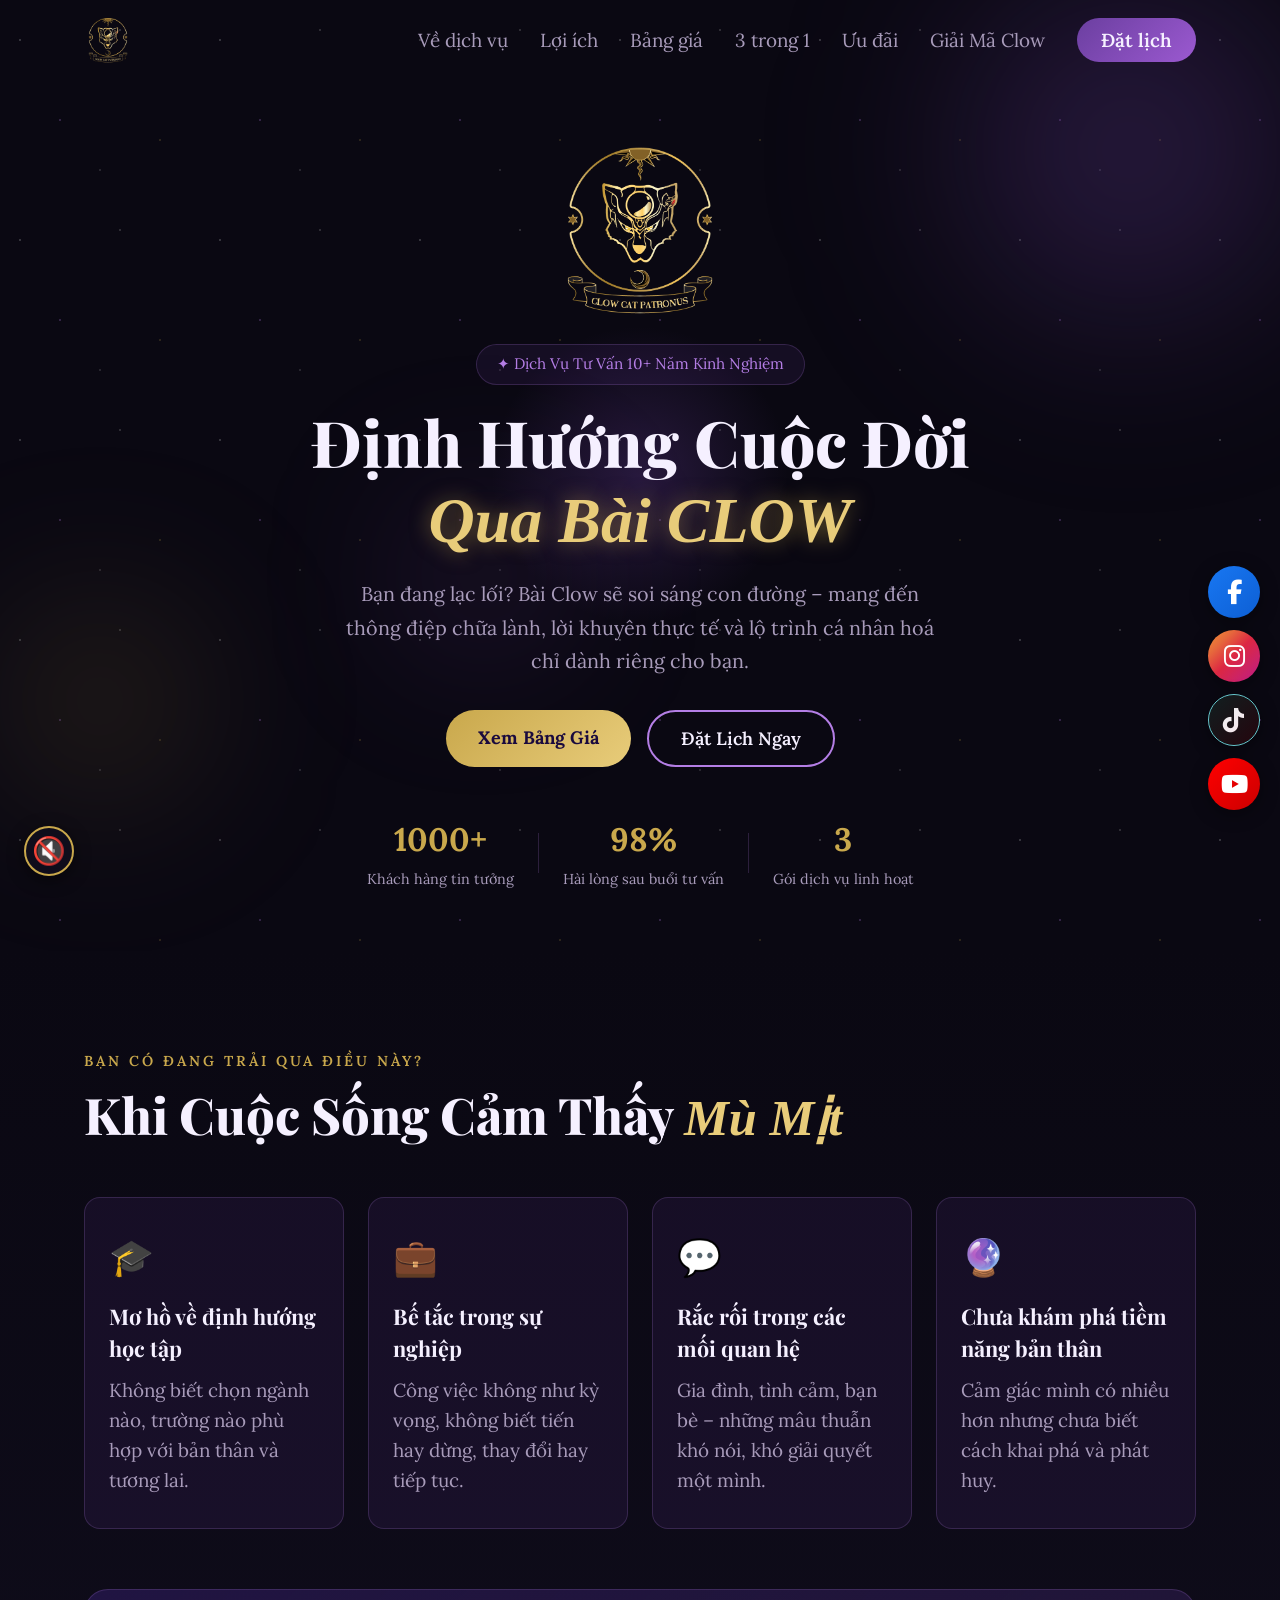
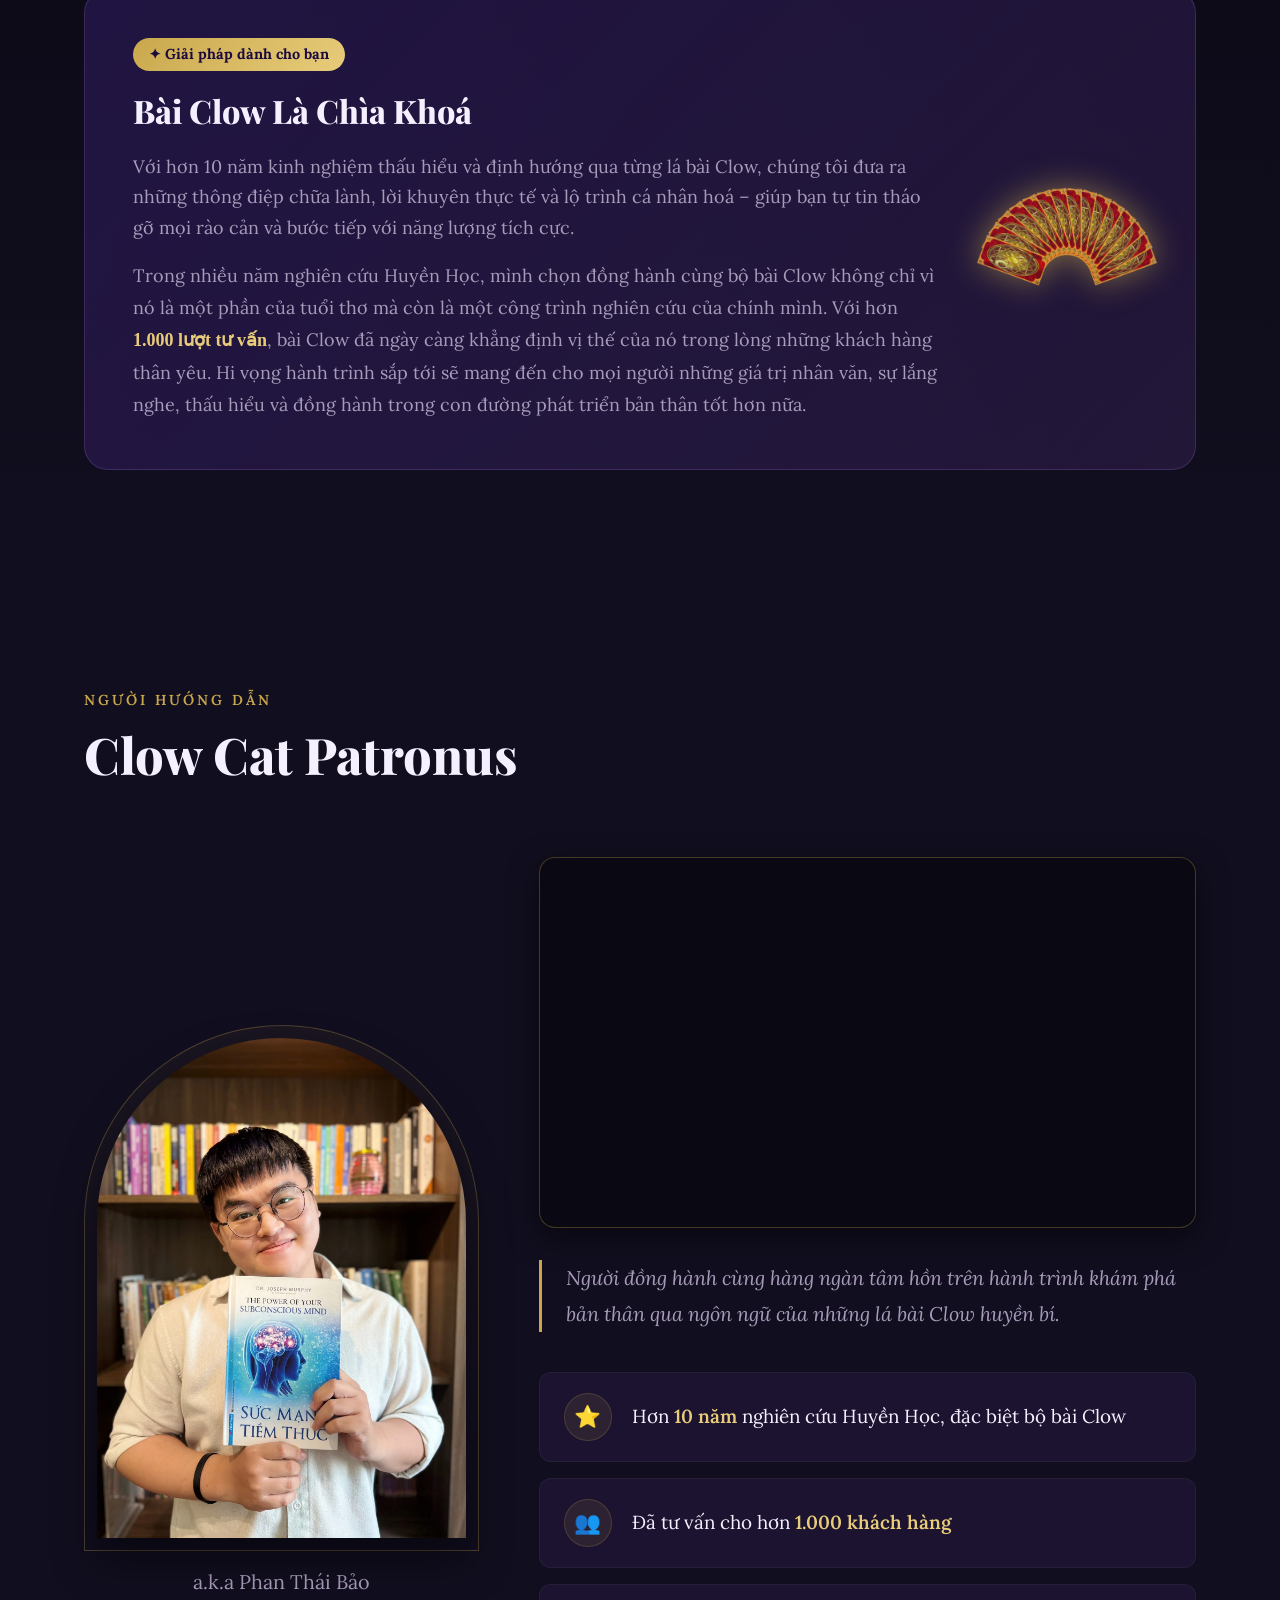
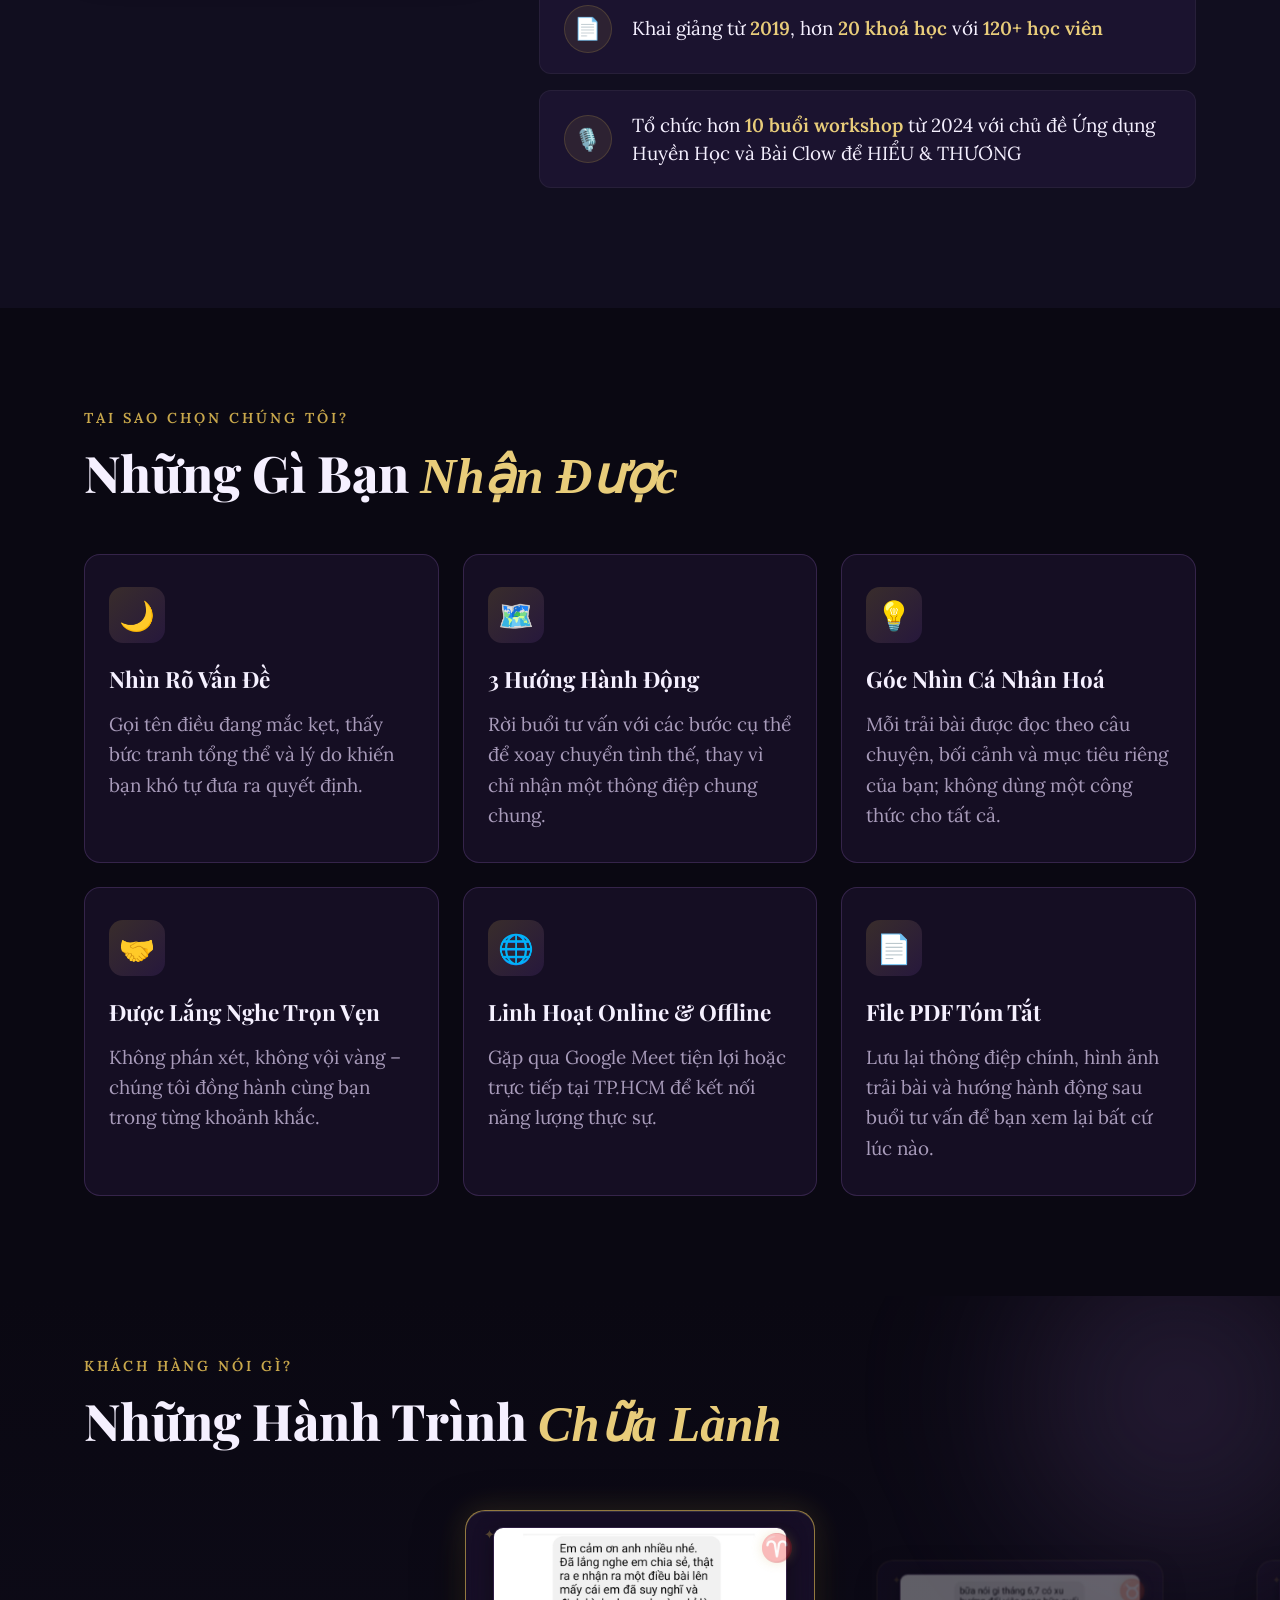
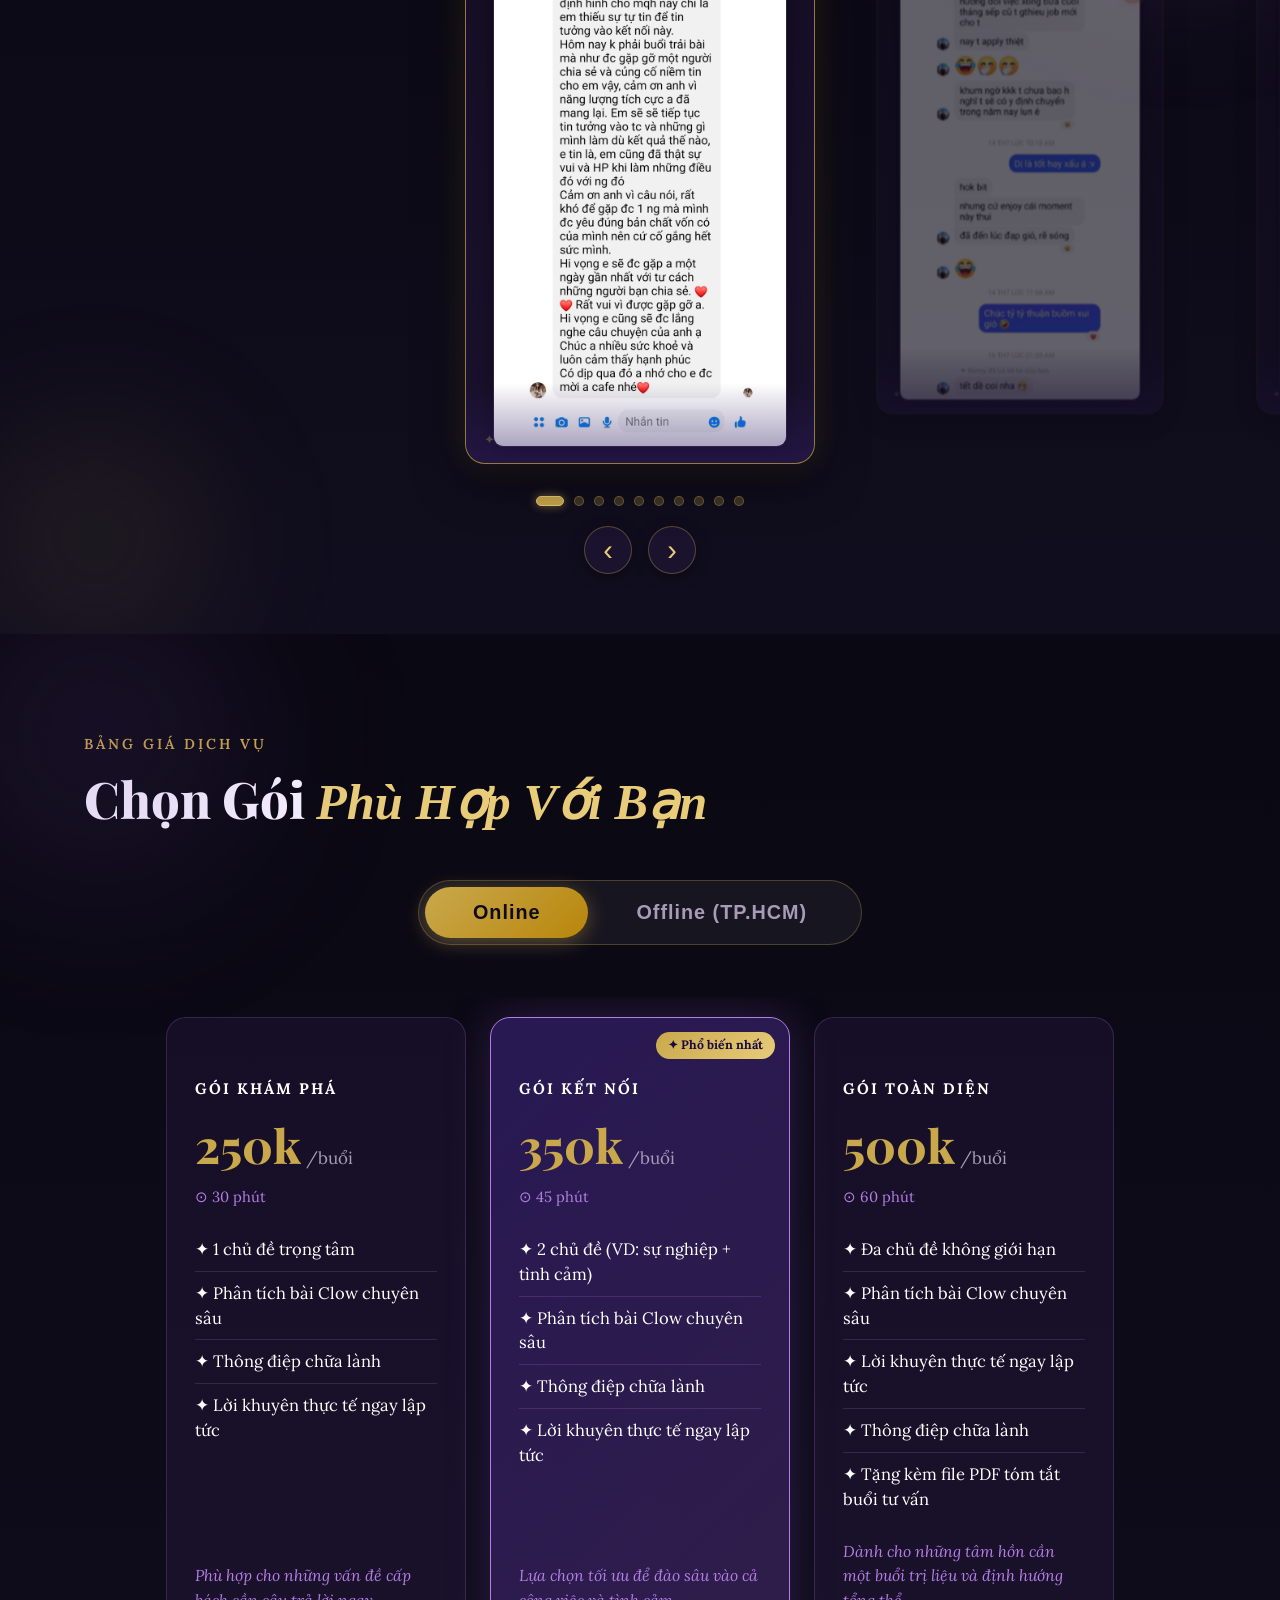
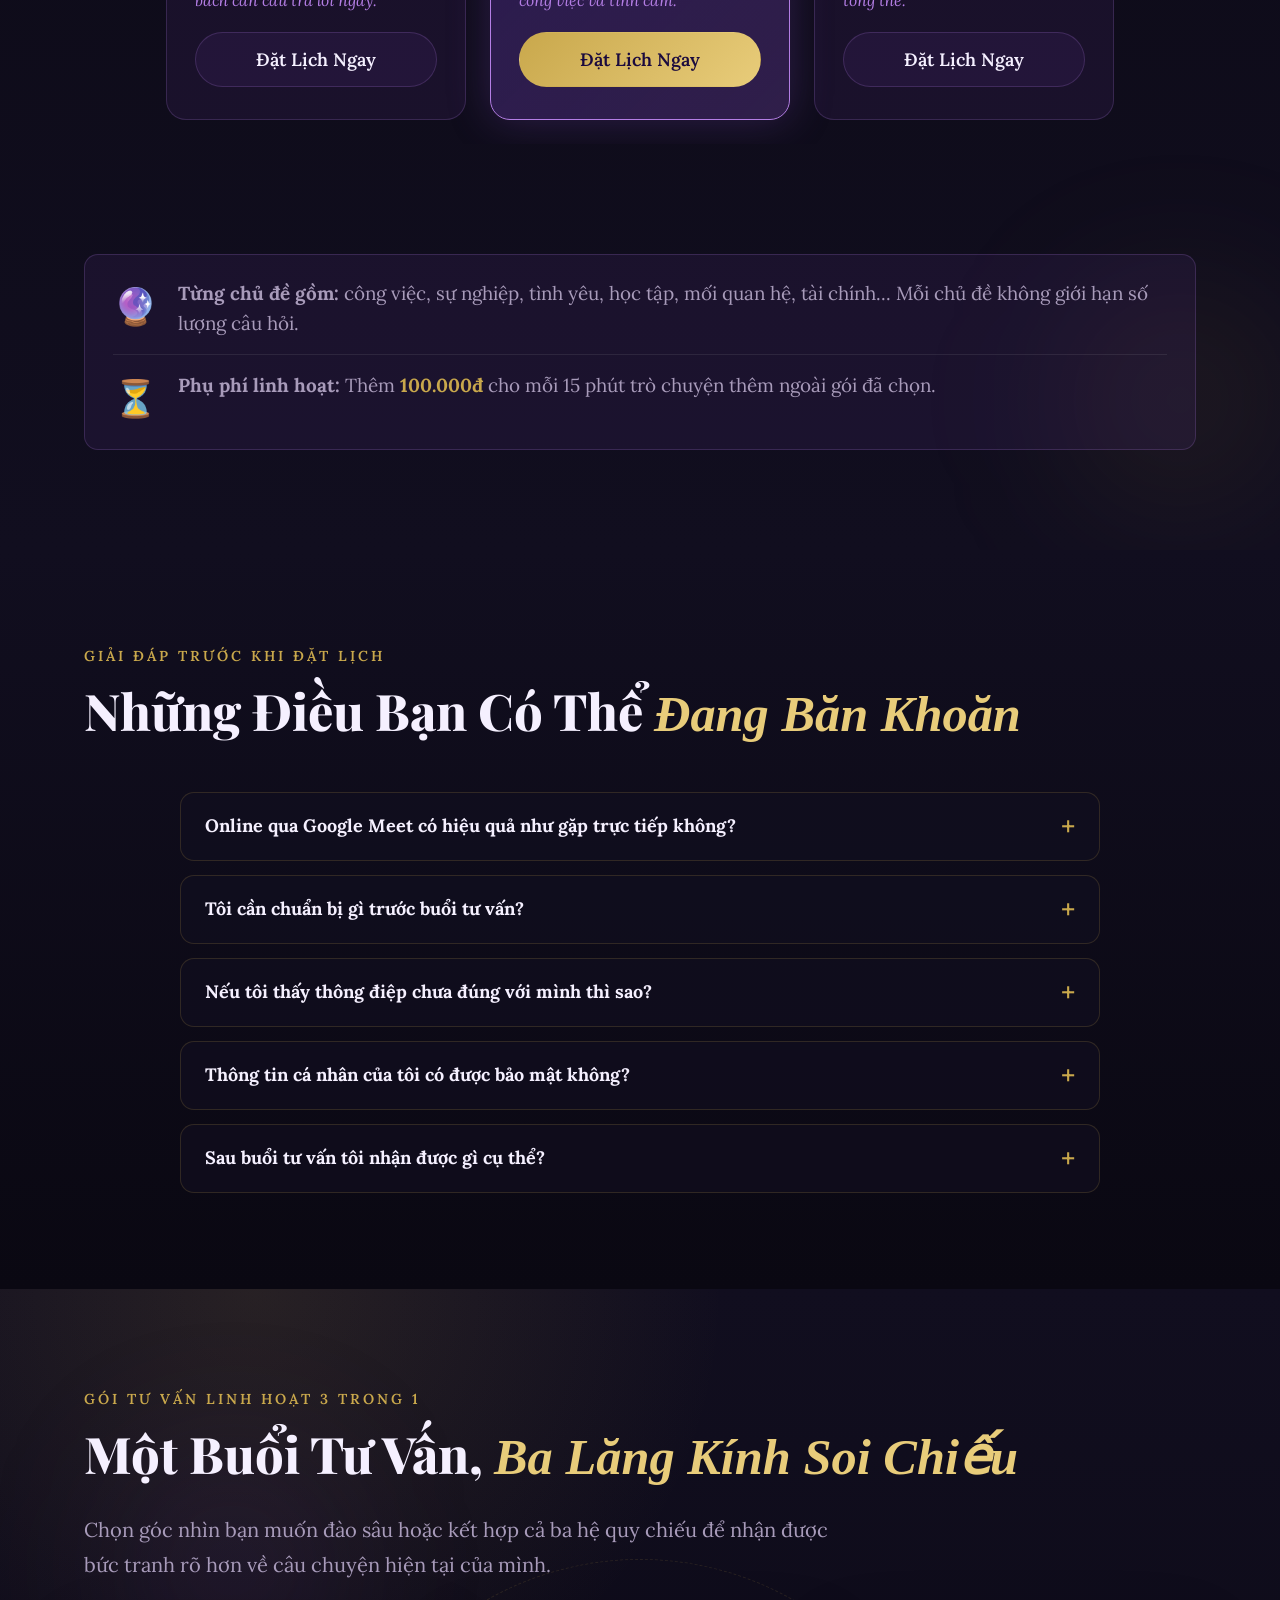
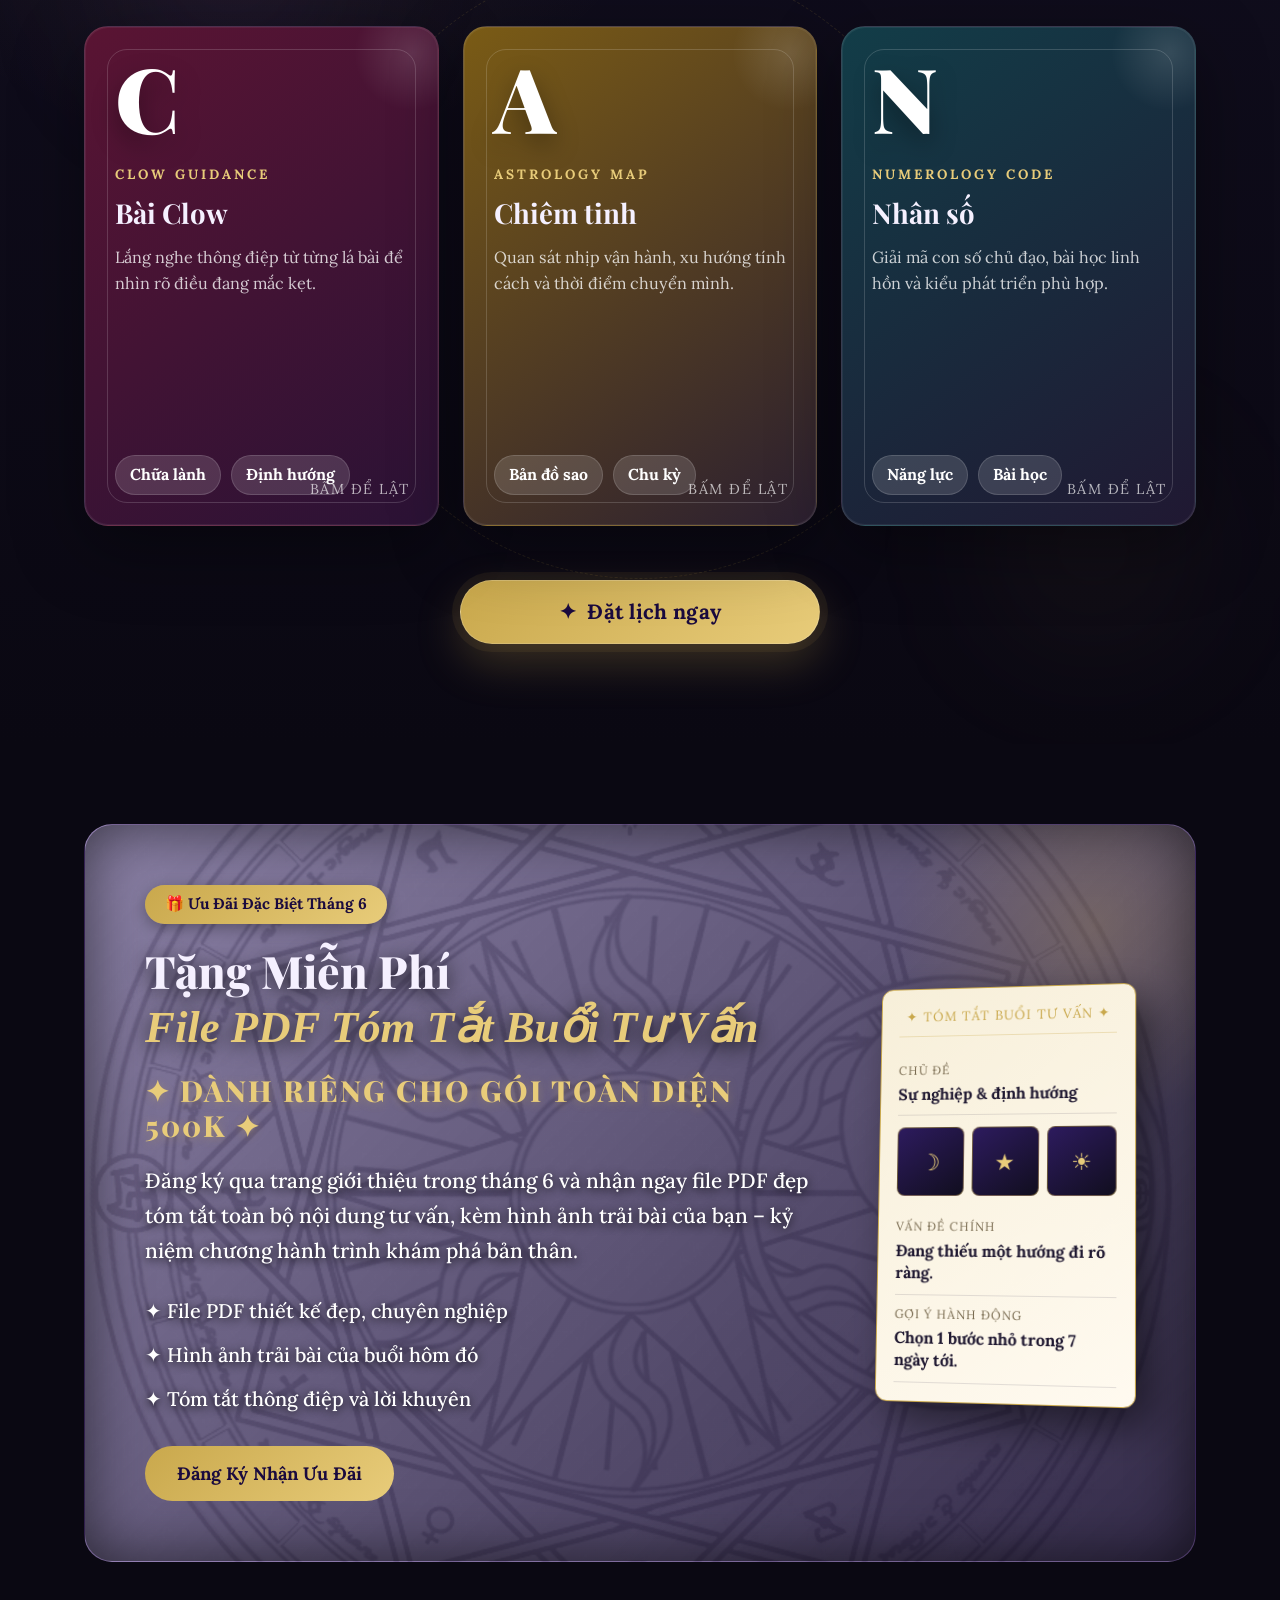
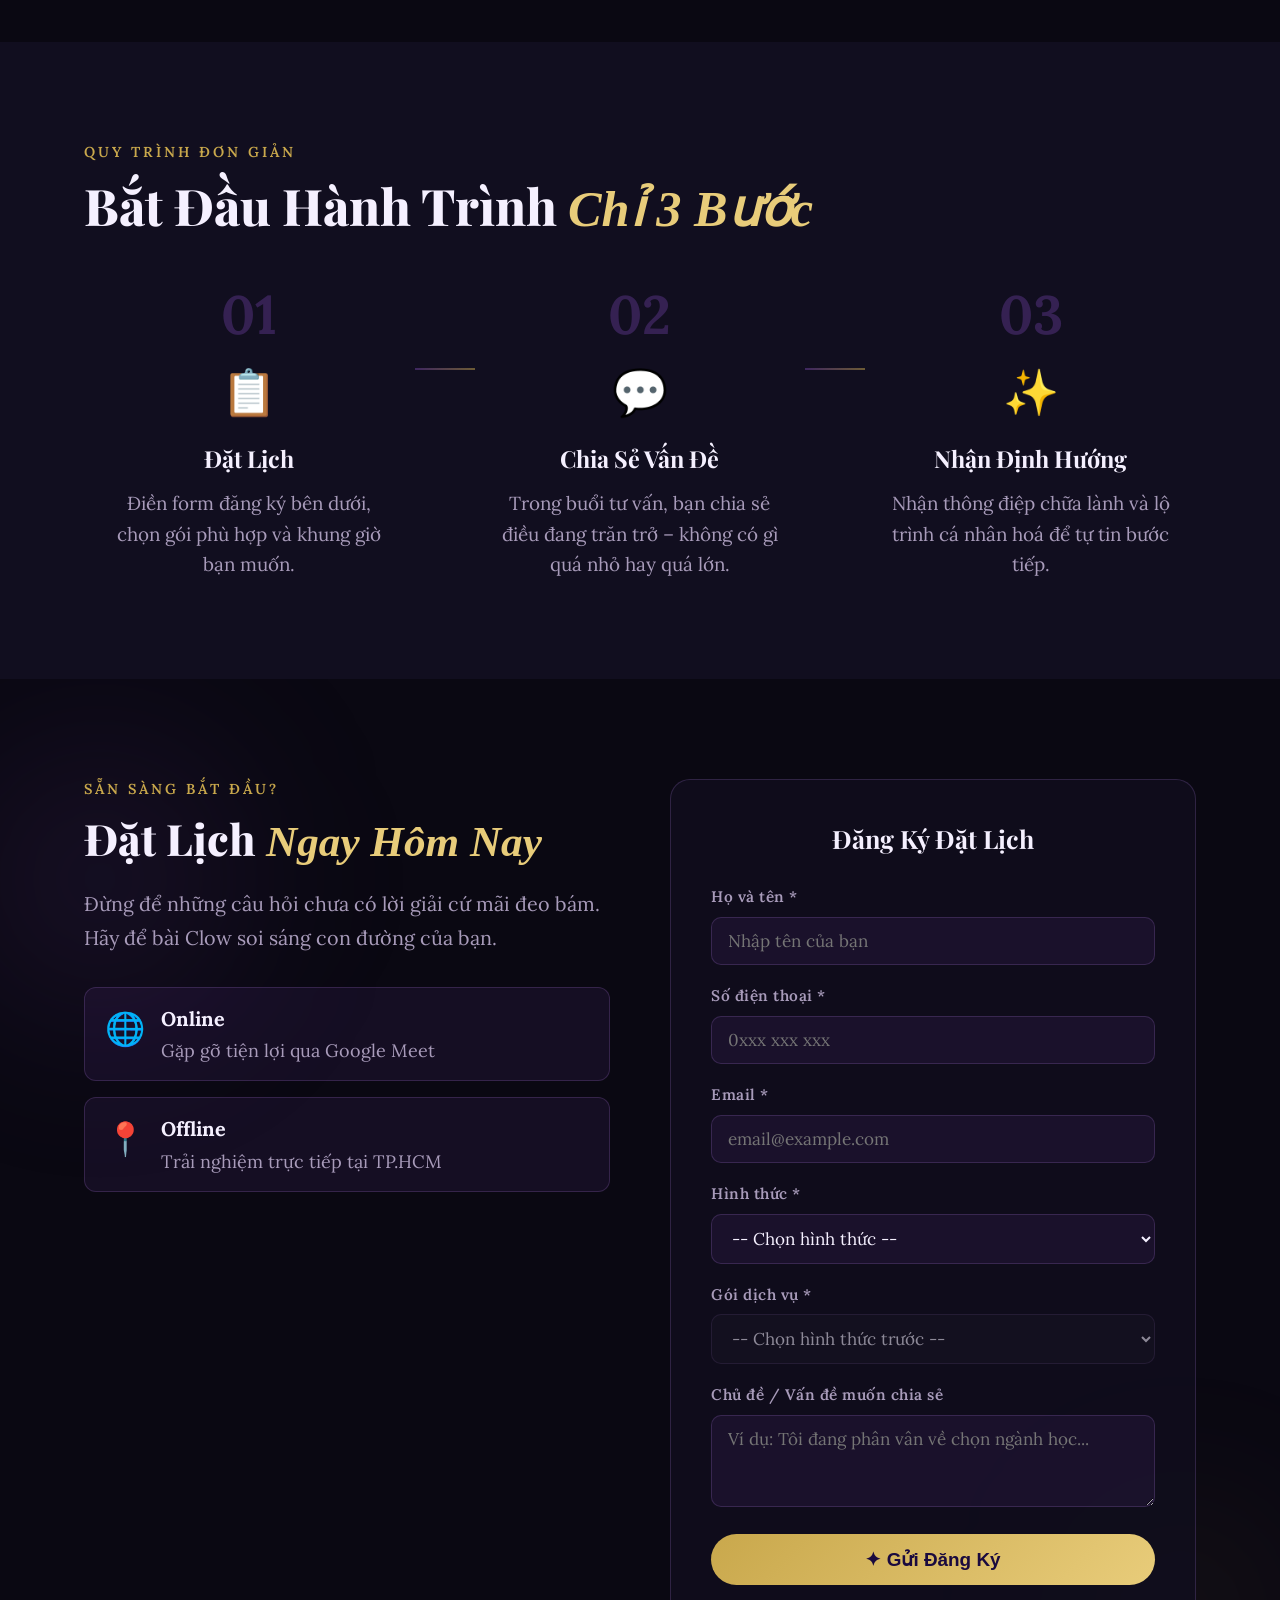
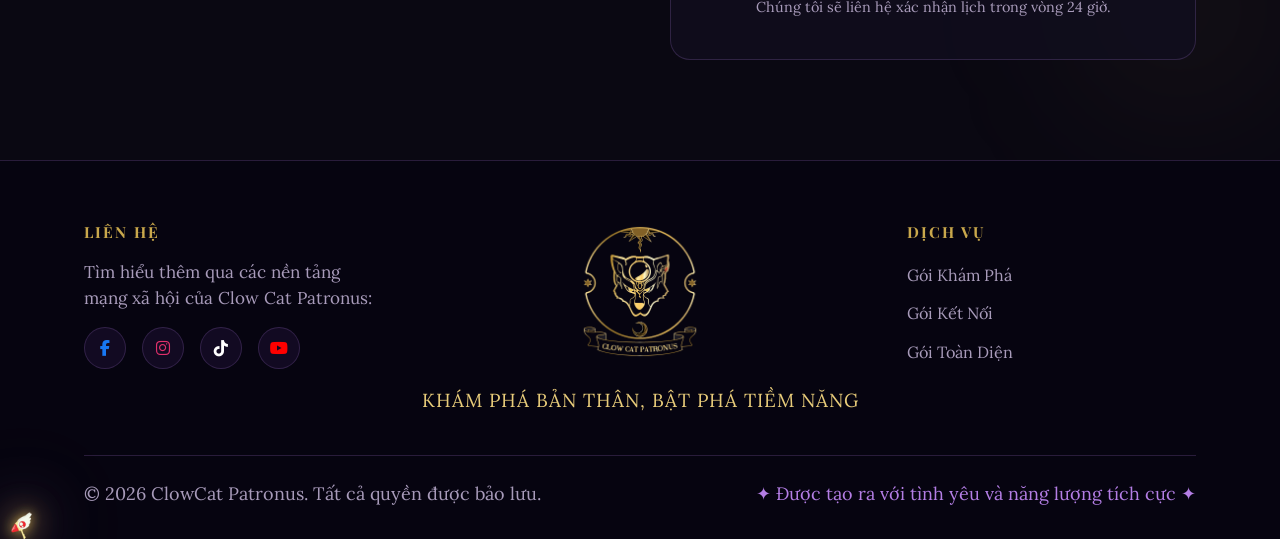
==== index.html @ 6138900a "aaa" ====
<!DOCTYPE html>
<html lang="vi">
<head>
  <meta charset="UTF-8" />
  <meta name="viewport" content="width=device-width, initial-scale=1.0" />
  <title>Dịch Vụ Định Hướng Bằng Bài Clow (Đã Cập Nhật) | Khám Phá Bản Thân</title>
  <meta name="description" content="Dịch vụ định hướng bằng bài Clow – Lắng nghe, thấu hiểu và đồng hành cùng bạn trong học tập, sự nghiệp và các mối quan hệ. Đặt lịch ngay hôm nay." />
  <link rel="preconnect" href="https://fonts.googleapis.com" />
  <link rel="preconnect" href="https://fonts.gstatic.com" crossorigin />
  <link rel="preconnect" href="https://script.google.com" />
  <link rel="dns-prefetch" href="https://script.google.com" />
  <link href="https://fonts.googleapis.com/css2?family=Lora:ital,wght@0,400;0,500;0,600;0,700;1,400;1,500;1,600;1,700&family=Playfair+Display:ital,wght@0,400;0,500;0,600;0,700;0,800;0,900;1,400;1,500;1,600;1,700;1,800;1,900&display=swap" rel="stylesheet" />
  <link rel="stylesheet" href="https://cdnjs.cloudflare.com/ajax/libs/font-awesome/6.5.1/css/all.min.css" />
  <link rel="stylesheet" href="./style.css?v=20260715-booking-package-sync" />
  <link rel="icon" type="image/png" href="hinh/favicon.png" />
  
  <!-- Open Graph / Facebook -->
  <meta property="og:type" content="website" />
  <meta property="og:url" content="https://coibai.clowcat.com.vn/" />
  <meta property="og:title" content="Dịch Vụ Định Hướng Bằng Bài Clow (Đã Cập Nhật) | Khám Phá Bản Thân" />
  <meta property="og:description" content="Dịch vụ định hướng bằng bài Clow – Lắng nghe, thấu hiểu và đồng hành cùng bạn trong học tập, sự nghiệp và các mối quan hệ. Đặt lịch ngay hôm nay." />
  <meta property="og:image" content="https://coibai.clowcat.com.vn/hinh/Landing_page_preview_image.jpeg" />

  <!-- Twitter -->
  <meta property="twitter:card" content="summary_large_image" />
  <meta property="twitter:url" content="https://coibai.clowcat.com.vn/" />
  <meta property="twitter:title" content="Dịch Vụ Định Hướng Bằng Bài Clow (Đã Cập Nhật) | Khám Phá Bản Thân" />
  <meta property="twitter:description" content="Dịch vụ định hướng bằng bài Clow – Lắng nghe, thấu hiểu và đồng hành cùng bạn trong học tập, sự nghiệp và các mối quan hệ. Đặt lịch ngay hôm nay." />
  <meta property="twitter:image" content="https://coibai.clowcat.com.vn/hinh/Landing_page_preview_image.jpeg" />
</head>
<body class="js-loading">

  <!-- NAV -->
  <nav class="navbar" id="navbar">
    <div class="nav-inner">
      <a href="#" class="logo">
        <picture>
          <source srcset="hinh/logo.webp" type="image/webp" />
          <img src="hinh/logo.png" alt="ClowCat Logo" class="nav-logo-img" decoding="async" fetchpriority="high" />
        </picture>
      </a>
      <ul class="nav-links">
        <li><a href="#about">Về dịch vụ</a></li>
        <li><a href="#benefits">Lợi ích</a></li>
        <li><a href="#pricing">Bảng giá</a></li>
        <li><a href="#flexible-3in1">3 trong 1</a></li>
        <li><a href="#offer">Ưu đãi</a></li>
        <li><a href="clow-blog.html">Giải Mã Clow</a></li>
        <li><a href="#contact" class="nav-cta">Đặt lịch</a></li>
      </ul>
    </div>
  </nav>

  <!-- HERO -->
  <section class="hero" id="hero">
    <div class="hero-bg">
      <div class="star-field"></div>
      <div class="orb orb1"></div>
      <div class="orb orb2"></div>
      <div class="orb orb3"></div>
    </div>
    <div class="hero-content">
      <picture>
        <source srcset="hinh/logo.webp" type="image/webp" />
        <img src="hinh/logo.png" alt="ClowCat" class="hero-logo-img" decoding="async" fetchpriority="high" />
      </picture>
      <div class="hero-badge">✦ Dịch Vụ Tư Vấn 10+ Năm Kinh Nghiệm</div>
      <h1 class="hero-title">Định Hướng Cuộc Đời<br /><em>Qua Bài CLOW</em></h1>
      <p class="hero-sub">Bạn đang lạc lối? Bài Clow sẽ soi sáng con đường – mang đến thông điệp chữa lành, lời khuyên thực tế và lộ trình cá nhân hoá chỉ dành riêng cho bạn.</p>
      <div class="hero-actions">
        <a href="#pricing" class="btn-primary" id="hero-cta-pricing">Xem Bảng Giá</a>
        <a href="#contact" class="btn-outline" id="hero-cta-book">Đặt Lịch Ngay</a>
      </div>
      <div class="hero-stats">
        <div class="stat"><span class="stat-num" data-target="1000" data-suffix="+">0</span><span class="stat-label">Khách hàng tin tưởng</span></div>
        <div class="stat-divider"></div>
        <div class="stat"><span class="stat-num" data-target="98" data-suffix="%">0</span><span class="stat-label">Hài lòng sau buổi tư vấn</span></div>
        <div class="stat-divider"></div>
        <div class="stat"><span class="stat-num" data-target="3" data-suffix="">0</span><span class="stat-label">Gói dịch vụ linh hoạt</span></div>
      </div>
    </div>
    <div class="hero-visual">
      <div class="hero-center-glow"></div>
    </div>
  </section>

  <!-- SECTIONS WRAPPER: JS sắp xếp thứ tự bằng CSS order -->
  <div id="sections-wrapper">

  <!-- ABOUT / PROBLEM -->
  <section class="about" id="about" data-section-key="about">
    <div class="container">
      <div class="section-label">Bạn có đang trải qua điều này?</div>
      <h2 class="section-title">Khi Cuộc Sống Cảm Thấy <span style="white-space: nowrap;"><em>Mù Mịt</em></span></h2>
      <div class="pain-grid">
        <div class="pain-card" id="pain-1">
          <div class="pain-icon">🎓</div>
          <h3>Mơ hồ về định hướng học tập</h3>
          <p>Không biết chọn ngành nào, trường nào phù hợp với bản thân và tương lai.</p>
        </div>
        <div class="pain-card" id="pain-2">
          <div class="pain-icon">💼</div>
          <h3>Bế tắc trong sự nghiệp</h3>
          <p>Công việc không như kỳ vọng, không biết tiến hay dừng, thay đổi hay tiếp tục.</p>
        </div>
        <div class="pain-card" id="pain-3">
          <div class="pain-icon">💬</div>
          <h3>Rắc rối trong các mối quan hệ</h3>
          <p>Gia đình, tình cảm, bạn bè – những mâu thuẫn khó nói, khó giải quyết một mình.</p>
        </div>
        <div class="pain-card" id="pain-4">
          <div class="pain-icon">🔮</div>
          <h3>Chưa khám phá tiềm năng bản thân</h3>
          <p>Cảm giác mình có nhiều hơn nhưng chưa biết cách khai phá và phát huy.</p>
        </div>
      </div>
      <div class="solution-banner">
        <div class="solution-text">
          <div class="sol-badge">✦ Giải pháp dành cho bạn</div>
          <h3>Bài Clow Là Chìa Khoá</h3>
          <p>Với hơn 10 năm kinh nghiệm thấu hiểu và định hướng qua từng lá bài Clow, chúng tôi đưa ra những thông điệp chữa lành, lời khuyên thực tế và lộ trình cá nhân hoá – giúp bạn tự tin tháo gỡ mọi rào cản và bước tiếp với năng lượng tích cực.</p>
          <p style="margin-top: 16px; color: var(--text-muted); line-height: 1.8;">Trong nhiều năm nghiên cứu Huyền Học, mình chọn đồng hành cùng bộ bài Clow không chỉ vì nó là một phần của tuổi thơ mà còn là một công trình nghiên cứu của chính mình. Với hơn <em style="color: var(--gold-light); font-style: normal; font-weight: 700;">1.000 lượt tư vấn</em>, bài Clow đã ngày càng khẳng định vị thế của nó trong lòng những khách hàng thân yêu. Hi vọng hành trình sắp tới sẽ mang đến cho mọi người những giá trị nhân văn, sự lắng nghe, thấu hiểu và đồng hành trong con đường phát triển bản thân tốt hơn nữa.</p>
        </div>
        <div class="solution-visual">
          <div class="magic-circle">
            <div class="magic-center">
              <picture>
                <source srcset="hinh/baiclow.webp" type="image/webp" />
                <img src="hinh/baiclow.png" alt="Bài Clow" class="magic-center-logo" loading="lazy" decoding="async" />
              </picture>
            </div>
          </div>
        </div>
      </div>
    </div>
  </section>

  <!-- GUIDE -->
  <section class="guide" id="guide" data-section-key="guide">
    <div class="container">
      <div class="guide-header">
        <div class="section-label guide-label">NGƯỜI HƯỚNG DẪN</div>
        <h2 class="section-title guide-title">Clow Cat Patronus</h2>
      </div>
      <div class="guide-grid">
        <div class="guide-visual">
          <div class="guide-arch">
            <img src="hinh/mentor_bao.webp" alt="Người hướng dẫn" class="guide-image" loading="lazy" decoding="async" />
          </div>
          <div class="guide-subtitle" style="text-align: center; margin-top: 16px;">a.k.a Phan Thái Bảo</div>
        </div>
        <div class="guide-content">
          <div class="guide-video-wrapper">
            <iframe class="guide-video-iframe" src="https://www.youtube.com/embed/7KYlOuSyGPQ" title="YouTube video player" frameborder="0" allow="accelerometer; autoplay; clipboard-write; encrypted-media; gyroscope; picture-in-picture; web-share" referrerpolicy="strict-origin-when-cross-origin" allowfullscreen></iframe>
          </div>
          
          <p class="guide-quote">Người đồng hành cùng hàng ngàn tâm hồn trên hành trình khám phá bản thân qua ngôn ngữ của những lá bài Clow huyền bí.</p>
          
          <div class="guide-list">
            <div class="guide-item" id="guide-feat-1">
              <div class="feat-icon-wrap"><span class="feat-icon">⭐</span></div>
              <div class="feat-text">Hơn&nbsp;<b>10 năm</b> nghiên cứu Huyền Học, đặc biệt bộ bài Clow</div>
            </div>
            <div class="guide-item" id="guide-feat-2">
              <div class="feat-icon-wrap"><span class="feat-icon">👥</span></div>
              <div class="feat-text">Đã tư vấn cho hơn&nbsp;<b>1.000 khách hàng</b></div>
            </div>
            <div class="guide-item" id="guide-feat-3">
              <div class="feat-icon-wrap"><span class="feat-icon">📄</span></div>
              <div class="feat-text">Khai giảng từ&nbsp;<b>2019</b>, hơn&nbsp;<b>20 khoá học</b> với&nbsp;<b>120+ học viên</b></div>
            </div>
            <div class="guide-item" id="guide-feat-4">
              <div class="feat-icon-wrap"><span class="feat-icon">🎙️</span></div>
              <div class="feat-text">Tổ chức hơn&nbsp;<b>10 buổi workshop</b> từ 2024 với chủ đề Ứng dụng Huyền Học và Bài Clow để HIỂU & THƯƠNG</div>
            </div>
          </div>
        </div>
      </div>
    </div>
  </section>

  <!-- BENEFITS -->
  <section class="benefits" id="benefits" data-section-key="benefits">
    <div class="container">
      <div class="section-label">Tại sao chọn chúng tôi?</div>
      <h2 class="section-title">Những Gì Bạn <em>Nhận Được</em></h2>
      <div class="benefits-grid">
        <div class="benefit-item" id="benefit-1">
          <div class="benefit-icon-wrap"><span class="benefit-icon">🌙</span></div>
          <h3>Nhìn Rõ Vấn Đề</h3>
          <p>Gọi tên điều đang mắc kẹt, thấy bức tranh tổng thể và lý do khiến bạn khó tự đưa ra quyết định.</p>
        </div>
        <div class="benefit-item" id="benefit-2">
          <div class="benefit-icon-wrap"><span class="benefit-icon">🗺️</span></div>
          <h3>3 Hướng Hành Động</h3>
          <p>Rời buổi tư vấn với các bước cụ thể để xoay chuyển tình thế, thay vì chỉ nhận một thông điệp chung chung.</p>
        </div>
        <div class="benefit-item" id="benefit-3">
          <div class="benefit-icon-wrap"><span class="benefit-icon">💡</span></div>
          <h3>Góc Nhìn Cá Nhân Hoá</h3>
          <p>Mỗi trải bài được đọc theo câu chuyện, bối cảnh và mục tiêu riêng của bạn; không dùng một công thức cho tất cả.</p>
        </div>
        <div class="benefit-item" id="benefit-4">
          <div class="benefit-icon-wrap"><span class="benefit-icon">🤝</span></div>
          <h3>Được Lắng Nghe Trọn Vẹn</h3>
          <p>Không phán xét, không vội vàng – chúng tôi đồng hành cùng bạn trong từng khoảnh khắc.</p>
        </div>
        <div class="benefit-item" id="benefit-5">
          <div class="benefit-icon-wrap"><span class="benefit-icon">🌐</span></div>
          <h3>Linh Hoạt Online & Offline</h3>
          <p>Gặp qua Google Meet tiện lợi hoặc trực tiếp tại TP.HCM để kết nối năng lượng thực sự.</p>
        </div>
        <div class="benefit-item" id="benefit-6">
          <div class="benefit-icon-wrap"><span class="benefit-icon">📄</span></div>
          <h3>File PDF Tóm Tắt</h3>
          <p>Lưu lại thông điệp chính, hình ảnh trải bài và hướng hành động sau buổi tư vấn để bạn xem lại bất cứ lúc nào.</p>
        </div>
      </div>
    </div>
  </section>

  <!-- TESTIMONIALS -->
  <section class="testimonials" id="testimonials" data-section-key="testimonials">
    <div class="testimonials-bg">
      <div class="orb orb-t1"></div>
      <div class="orb orb-t2"></div>
    </div>
    <div class="container">
      <div class="section-label">Khách hàng nói gì?</div>
      <h2 class="section-title">Những Hành Trình <em>Chữa Lành</em></h2>

      <div class="testimonials-slider-wrap" id="testimonials-slider-wrap">
        <div class="testimonials-track" id="testimonials-track">

          <div class="testimonial-card" id="test-1">
            <div class="test-card-inner">
              <div class="test-star-icon">♈</div>
              <picture><source srcset="hinh/feedback1.webp" type="image/webp" /><img src="hinh/feedback1.png" alt="Feedback khách hàng 1" class="test-img" loading="lazy" decoding="async" /></picture>
              <div class="test-card-glow"></div>
            </div>
          </div>

          <div class="testimonial-card" id="test-2">
            <div class="test-card-inner">
              <div class="test-star-icon">♉</div>
              <picture><source srcset="hinh/feedback2.webp" type="image/webp" /><img src="hinh/feedback2.png" alt="Feedback khách hàng 2" class="test-img" loading="lazy" decoding="async" /></picture>
              <div class="test-card-glow"></div>
            </div>
          </div>

          <div class="testimonial-card" id="test-3">
            <div class="test-card-inner">
              <div class="test-star-icon">♊</div>
              <picture><source srcset="hinh/feedback3.webp" type="image/webp" /><img src="hinh/feedback3.png" alt="Feedback khách hàng 3" class="test-img" loading="lazy" decoding="async" /></picture>
              <div class="test-card-glow"></div>
            </div>
          </div>

          <div class="testimonial-card" id="test-4">
            <div class="test-card-inner">
              <div class="test-star-icon">♋</div>
              <picture><source srcset="hinh/feedback4.webp" type="image/webp" /><img src="hinh/feedback4.png" alt="Feedback khách hàng 4" class="test-img" loading="lazy" decoding="async" /></picture>
              <div class="test-card-glow"></div>
            </div>
          </div>

          <div class="testimonial-card" id="test-5">
            <div class="test-card-inner">
              <div class="test-star-icon">♌</div>
              <picture><source srcset="hinh/feedback5.webp" type="image/webp" /><img src="hinh/feedback5.png" alt="Feedback khách hàng 5" class="test-img" loading="lazy" decoding="async" /></picture>
              <div class="test-card-glow"></div>
            </div>
          </div>

          <div class="testimonial-card" id="test-6">
            <div class="test-card-inner">
              <div class="test-star-icon">♍</div>
              <picture><source srcset="hinh/feedback6.webp" type="image/webp" /><img src="hinh/feedback6.png" alt="Feedback khách hàng 6" class="test-img" loading="lazy" decoding="async" /></picture>
              <div class="test-card-glow"></div>
            </div>
          </div>

          <div class="testimonial-card" id="test-7">
            <div class="test-card-inner">
              <div class="test-star-icon">♎</div>
              <picture><source srcset="hinh/feedback7.webp" type="image/webp" /><img src="hinh/feedback7.png" alt="Feedback khách hàng 7" class="test-img" loading="lazy" decoding="async" /></picture>
              <div class="test-card-glow"></div>
            </div>
          </div>

          <div class="testimonial-card" id="test-8">
            <div class="test-card-inner">
              <div class="test-star-icon">♏</div>
              <picture><source srcset="hinh/feedback8.webp" type="image/webp" /><img src="hinh/feedback8.png" alt="Feedback khách hàng 8" class="test-img" loading="lazy" decoding="async" /></picture>
              <div class="test-card-glow"></div>
            </div>
          </div>

          <div class="testimonial-card" id="test-9">
            <div class="test-card-inner">
              <div class="test-star-icon">♐</div>
              <picture><source srcset="hinh/feedback9.webp" type="image/webp" /><img src="hinh/feedback9.png" alt="Feedback khách hàng 9" class="test-img" loading="lazy" decoding="async" /></picture>
              <div class="test-card-glow"></div>
            </div>
          </div>

          <div class="testimonial-card" id="test-10">
            <div class="test-card-inner">
              <div class="test-star-icon">♑</div>
              <picture><source srcset="hinh/feedback10.webp" type="image/webp" /><img src="hinh/feedback10.png" alt="Feedback khách hàng 10" class="test-img" loading="lazy" decoding="async" /></picture>
              <div class="test-card-glow"></div>
            </div>
          </div>

        </div>
      </div>

      <!-- Navigation dots -->
      <div class="test-dots" id="test-dots" role="tablist" aria-label="Feedback navigation">
        <button class="test-dot active" id="test-dot-0" data-testimonial-index="0" aria-label="Feedback 1"></button>
        <button class="test-dot" id="test-dot-1" data-testimonial-index="1" aria-label="Feedback 2"></button>
        <button class="test-dot" id="test-dot-2" data-testimonial-index="2" aria-label="Feedback 3"></button>
        <button class="test-dot" id="test-dot-3" data-testimonial-index="3" aria-label="Feedback 4"></button>
        <button class="test-dot" id="test-dot-4" data-testimonial-index="4" aria-label="Feedback 5"></button>
        <button class="test-dot" id="test-dot-5" data-testimonial-index="5" aria-label="Feedback 6"></button>
        <button class="test-dot" id="test-dot-6" data-testimonial-index="6" aria-label="Feedback 7"></button>
        <button class="test-dot" id="test-dot-7" data-testimonial-index="7" aria-label="Feedback 8"></button>
        <button class="test-dot" id="test-dot-8" data-testimonial-index="8" aria-label="Feedback 9"></button>
        <button class="test-dot" id="test-dot-9" data-testimonial-index="9" aria-label="Feedback 10"></button>
      </div>

      <!-- Prev / Next arrows -->
      <div class="test-arrows">
        <button class="test-arrow" id="test-prev" aria-label="Trước">‹</button>
        <button class="test-arrow" id="test-next" aria-label="Tiếp">›</button>
      </div>
    </div>
  </section>

  <!-- PRICING -->
  <section class="pricing" id="pricing" data-section-key="pricing">
    <div class="pricing-bg">
      <div class="orb orb-p1"></div>
      <div class="orb orb-p2"></div>
    </div>
    <div class="container">
      <div class="section-label">Bảng giá dịch vụ</div>
      <h2 class="section-title">Chọn Gói <em>Phù Hợp Với Bạn</em></h2>
      
      <div class="pricing-mode-toggle">
        <button class="toggle-btn active" id="btn-online" data-pricing-mode="online">Online</button>
        <button class="toggle-btn" id="btn-offline" data-pricing-mode="offline">Offline (TP.HCM)</button>
      </div>

      <!-- Slider: cards có IDs khớp với Google Sheets selectors -->
      <div class="pricing-slider-wrap" id="pricing-slider-wrap">
        <div class="pricing-track" id="pricing-track">

          <!-- ONLINE CARDS (hiện mặc định) -->
          <div class="price-card pricing-online-card" id="price-kham-pha">
            <div class="price-card-header">
              <div class="price-tier">Gói Khám Phá</div>
              <div class="price-tag">
                <span class="price-amount">250k</span>
                <span class="price-unit">/buổi</span>
              </div>
              <div class="price-time">⊙ 30 phút</div>
            </div>
            <ul class="price-features">
              <li>✦ 1 chủ đề trọng tâm</li>
              <li>✦ Phân tích bài Clow chuyên sâu</li>
              <li>✦ Thông điệp chữa lành</li>
              <li>✦ Lời khuyên thực tế ngay lập tức</li>
            </ul>
            <div class="price-note">Phù hợp cho những vấn đề cấp bách cần câu trả lời ngay.</div>
            <a href="#contact" class="btn-price" data-booking-package="kham-pha" data-booking-mode="online">Đặt Lịch Ngay</a>
          </div>

          <div class="price-card price-featured pricing-online-card" id="price-ket-noi">
            <div class="price-popular">✦ Phổ biến nhất</div>
            <div class="price-card-header">
              <div class="price-tier">Gói Kết Nối</div>
              <div class="price-tag">
                <span class="price-amount">350k</span>
                <span class="price-unit">/buổi</span>
              </div>
              <div class="price-time">⊙ 45 phút</div>
            </div>
            <ul class="price-features">
              <li>✦ 2 chủ đề (VD: sự nghiệp + tình cảm)</li>
              <li>✦ Phân tích bài Clow chuyên sâu</li>
              <li>✦ Thông điệp chữa lành</li>
              <li>✦ Lời khuyên thực tế ngay lập tức</li>
            </ul>
            <div class="price-note">Lựa chọn tối ưu để đào sâu vào cả công việc và tình cảm.</div>
            <a href="#contact" class="btn-price btn-price-featured" data-booking-package="ket-noi" data-booking-mode="online">Đặt Lịch Ngay</a>
          </div>

          <div class="price-card pricing-online-card" id="price-toan-dien">
            <div class="price-card-header">
              <div class="price-tier">Gói Toàn Diện</div>
              <div class="price-tag">
                <span class="price-amount">500k</span>
                <span class="price-unit">/buổi</span>
              </div>
              <div class="price-time">⊙ 60 phút</div>
            </div>
            <ul class="price-features">
              <li>✦ Đa chủ đề không giới hạn</li>
              <li>✦ Phân tích bài Clow chuyên sâu</li>
              <li>✦ Lời khuyên thực tế ngay lập tức</li>
              <li>✦ Thông điệp chữa lành</li>
              <li>✦ Tặng kèm file PDF tóm tắt buổi tư vấn</li>
            </ul>
            <div class="price-note">Dành cho những tâm hồn cần một buổi trị liệu và định hướng tổng thể.</div>
            <a href="#contact" class="btn-price" data-booking-package="toan-dien" data-booking-mode="online">Đặt Lịch Ngay</a>
          </div>

          <!-- OFFLINE CARDS (ẩn mặc định, loadLandingContent() cập nhật giá) -->
          <div class="price-card pricing-offline-card" id="price-kham-pha-off" style="display:none">
            <div class="price-card-header">
              <div class="price-tier">Gói Khám Phá</div>
              <div class="price-tag">
                <span class="price-amount">300k</span>
                <span class="price-unit">/buổi</span>
              </div>
              <div class="price-time">⊙ 30 phút</div>
            </div>
            <ul class="price-features">
              <li>✦ 1 chủ đề trọng tâm</li>
              <li>✦ Phân tích bài Clow chuyên sâu</li>
              <li>✦ Thông điệp chữa lành</li>
              <li>✦ Lời khuyên thực tế ngay lập tức</li>
            </ul>
            <div class="price-note">Phù hợp cho những vấn đề cấp bách cần câu trả lời ngay.</div>
            <a href="#contact" class="btn-price" data-booking-package="kham-pha" data-booking-mode="offline">Đặt Lịch Ngay</a>
          </div>

          <div class="price-card price-featured pricing-offline-card" id="price-ket-noi-off" style="display:none">
            <div class="price-popular">✦ Phổ biến nhất</div>
            <div class="price-card-header">
              <div class="price-tier">Gói Kết Nối</div>
              <div class="price-tag">
                <span class="price-amount">400k</span>
                <span class="price-unit">/buổi</span>
              </div>
              <div class="price-time">⊙ 45 phút</div>
            </div>
            <ul class="price-features">
              <li>✦ 2 chủ đề (VD: sự nghiệp + tình cảm)</li>
              <li>✦ Phân tích bài Clow chuyên sâu</li>
              <li>✦ Thông điệp chữa lành</li>
              <li>✦ Lời khuyên thực tế ngay lập tức</li>
            </ul>
            <div class="price-note">Lựa chọn tối ưu để đào sâu vào cả công việc và tình cảm.</div>
            <a href="#contact" class="btn-price btn-price-featured" data-booking-package="ket-noi" data-booking-mode="offline">Đặt Lịch Ngay</a>
          </div>

          <div class="price-card pricing-offline-card" id="price-toan-dien-off" style="display:none">
            <div class="price-card-header">
              <div class="price-tier">Gói Toàn Diện</div>
              <div class="price-tag">
                <span class="price-amount">550k</span>
                <span class="price-unit">/buổi</span>
              </div>
              <div class="price-time">⊙ 60 phút</div>
            </div>
            <ul class="price-features">
              <li>✦ Đa chủ đề không giới hạn</li>
              <li>✦ Phân tích bài Clow chuyên sâu</li>
              <li>✦ Lời khuyên thực tế ngay lập tức</li>
              <li>✦ Thông điệp chữa lành</li>
              <li>✦ Tặng kèm file PDF tóm tắt buổi tư vấn</li>
            </ul>
            <div class="price-note">Dành cho những tâm hồn cần một buổi trị liệu và định hướng tổng thể.</div>
            <a href="#contact" class="btn-price" data-booking-package="toan-dien" data-booking-mode="offline">Đặt Lịch Ngay</a>
          </div>

        </div>
        <button class="pricing-arrow pricing-arrow--prev" id="pricing-prev" aria-label="Gói trước">
          <i class="fa-solid fa-chevron-left"></i>
        </button>
        <button class="pricing-arrow pricing-arrow--next" id="pricing-next" aria-label="Gói tiếp">
          <i class="fa-solid fa-chevron-right"></i>
        </button>
      </div>
      <div class="pricing-dots" id="pricing-dots"></div>

      <div class="extra-fee" style="flex-direction: column; align-items: flex-start; gap: 16px; padding: 24px 28px;">
        <div style="display: flex; align-items: flex-start; gap: 20px; width: 100%;">
          <div class="extra-icon">🔮</div>
          <div class="extra-text">
            <strong>Từng chủ đề gồm:</strong> công việc, sự nghiệp, tình yêu, học tập, mối quan hệ, tài chính... Mỗi chủ đề không giới hạn số lượng câu hỏi.
          </div>
        </div>
        <div style="width: 100%; height: 1px; background: rgba(255,255,255,0.08);"></div>
        <div style="display: flex; align-items: flex-start; gap: 20px; width: 100%;">
          <div class="extra-icon">⏳</div>
          <div class="extra-text">
            <strong>Phụ phí linh hoạt:</strong> Thêm <span class="gold">100.000đ</span> cho mỗi 15 phút trò chuyện thêm ngoài gói đã chọn.
          </div>
        </div>
      </div>
    </div>
  </section>

  <!-- FAQ -->
  <section class="faq" id="faq" data-section-key="faq">
    <div class="container">
      <div class="section-label">Giải đáp trước khi đặt lịch</div>
      <h2 class="section-title">Những Điều Bạn Có Thể <em>Đang Băn Khoăn</em></h2>
      <div class="faq-list">
        <details class="faq-item" id="faq-item-1">
          <summary id="faq-1-question">Online qua Google Meet có hiệu quả như gặp trực tiếp không?</summary>
          <p id="faq-1-answer">Có. Với bài Clow, điều quan trọng là câu hỏi, năng lượng hiện tại và cách lắng nghe câu chuyện của bạn. Buổi online vẫn giữ đủ thời lượng tư vấn, hình ảnh trải bài và phần tóm tắt sau buổi.</p>
        </details>
        <details class="faq-item" id="faq-item-2">
          <summary id="faq-2-question">Tôi cần chuẩn bị gì trước buổi tư vấn?</summary>
          <p id="faq-2-answer">Bạn chỉ cần chuẩn bị 1-3 vấn đề đang thật sự muốn làm rõ. Nếu chưa biết hỏi thế nào, chúng tôi sẽ giúp bạn gỡ câu hỏi trong vài phút đầu buổi.</p>
        </details>
        <details class="faq-item" id="faq-item-3">
          <summary id="faq-3-question">Nếu tôi thấy thông điệp chưa đúng với mình thì sao?</summary>
          <p id="faq-3-answer">Buổi tư vấn là cuộc đối thoại hai chiều. Bạn có thể phản hồi ngay trong lúc đọc bài để chúng tôi đào sâu thêm, làm rõ bối cảnh và điều chỉnh góc nhìn cho sát câu chuyện của bạn.</p>
        </details>
        <details class="faq-item" id="faq-item-4">
          <summary id="faq-4-question">Thông tin cá nhân của tôi có được bảo mật không?</summary>
          <p id="faq-4-answer">Có. Nội dung chia sẻ trong buổi tư vấn được giữ riêng tư. Nếu dùng lại làm ví dụ hoặc feedback, mọi thông tin nhận diện cá nhân sẽ được che hoặc xin phép trước.</p>
        </details>
        <details class="faq-item" id="faq-item-5">
          <summary id="faq-5-question">Sau buổi tư vấn tôi nhận được gì cụ thể?</summary>
          <p id="faq-5-answer">Bạn nhận được phần định hướng trong buổi tư vấn, các bước hành động phù hợp với vấn đề đang hỏi, và với gói có PDF, bạn có thêm bản tóm tắt để xem lại sau.</p>
        </details>
        <details class="faq-item" id="faq-item-6">
          <summary id="faq-6-question"></summary>
          <p id="faq-6-answer"></p>
        </details>
        <details class="faq-item" id="faq-item-7">
          <summary id="faq-7-question"></summary>
          <p id="faq-7-answer"></p>
        </details>
        <details class="faq-item" id="faq-item-8">
          <summary id="faq-8-question"></summary>
          <p id="faq-8-answer"></p>
        </details>
      </div>
    </div>
  </section>

  <!-- FLEXIBLE 3-IN-1 -->
  <section class="flexible-3in1" id="flexible-3in1" data-section-key="flexible-3in1">
    <div class="flexible-bg">
      <div class="flex-orbit"></div>
      <div class="orb flex-orb-1"></div>
      <div class="orb flex-orb-2"></div>
    </div>
    <div class="container">
      <div class="section-label">Gói tư vấn linh hoạt 3 trong 1</div>
      <h2 class="section-title">Một Buổi Tư Vấn, <br class="mobile-break"> <em><span style="white-space: nowrap;">Ba Lăng Kính Soi Chiếu</span></em></h2>
      <p class="flexible-intro">Chọn góc nhìn bạn muốn đào sâu hoặc kết hợp cả ba hệ quy chiếu để nhận được bức tranh rõ hơn về câu chuyện hiện tại của mình.</p>

      <div class="flex-card-grid" aria-label="Các hướng tư vấn 3 trong 1">
        <article class="flex-card flex-card-clow" id="flex-card-clow" tabindex="0" role="button" aria-pressed="false">
          <div class="flex-card-inner">
            <div class="flex-card-face flex-card-front">
              <div class="flex-card-mark">C</div>
              <div class="flex-eyebrow">Clow Guidance</div>
              <h3>Bài Clow</h3>
              <p class="front-copy">Lắng nghe thông điệp từ từng lá bài để nhìn rõ điều đang mắc kẹt.</p>
              <div class="front-tags">
                <span>Chữa lành</span>
                <span>Định hướng</span>
              </div>
              <span class="flip-hint">Bấm để lật</span>
            </div>
            <div class="flex-card-face flex-card-back">
              <div class="back-label">Mặt sau</div>
              <h3 class="back-title">Thông điệp và lộ trình hành động</h3>
              <div class="flex-card-back-scroll">
                <p class="back-copy">Bài Clow giúp bạn gọi tên năng lượng hiện tại, nhận diện rào cản cảm xúc và chọn bước đi gần nhất phù hợp với hoàn cảnh thật.</p>
                <ul class="back-list">
                  <li>Phân tích chủ đề trọng tâm</li>
                  <li>Gợi ý hành động dễ áp dụng</li>
                  <li>Thông điệp chữa lành cá nhân</li>
                </ul>
              </div>
            </div>
          </div>
        </article>

        <article class="flex-card flex-card-astro" id="flex-card-astro" tabindex="0" role="button" aria-pressed="false">
          <div class="flex-card-inner">
            <div class="flex-card-face flex-card-front">
              <div class="flex-card-mark">A</div>
              <div class="flex-eyebrow">Astrology Map</div>
              <h3>Chiêm tinh</h3>
              <p class="front-copy">Quan sát nhịp vận hành, xu hướng tính cách và thời điểm chuyển mình.</p>
              <div class="front-tags">
                <span>Bản đồ sao</span>
                <span>Chu kỳ</span>
              </div>
              <span class="flip-hint">Bấm để lật</span>
            </div>
            <div class="flex-card-face flex-card-back">
              <div class="back-label">Mặt sau</div>
              <h3 class="back-title">Hiểu nhịp vận hành cá nhân</h3>
              <div class="flex-card-back-scroll">
                <p class="back-copy">Chiêm tinh bổ sung góc nhìn về khí chất, cách phản ứng, nhu cầu cảm xúc và những giai đoạn nên tiến, nên lùi hoặc nên chuẩn bị kỹ hơn.</p>
                <ul class="back-list">
                  <li>Nhận diện thế mạnh tự nhiên</li>
                  <li>Đọc xu hướng giai đoạn hiện tại</li>
                  <li>Gợi ý cách ra quyết định hài hòa</li>
                </ul>
              </div>
            </div>
          </div>
        </article>

        <article class="flex-card flex-card-num" id="flex-card-num" tabindex="0" role="button" aria-pressed="false">
          <div class="flex-card-inner">
            <div class="flex-card-face flex-card-front">
              <div class="flex-card-mark">N</div>
              <div class="flex-eyebrow">Numerology Code</div>
              <h3>Nhân số</h3>
              <p class="front-copy">Giải mã con số chủ đạo, bài học linh hồn và kiểu phát triển phù hợp.</p>
              <div class="front-tags">
                <span>Năng lực</span>
                <span>Bài học</span>
              </div>
              <span class="flip-hint">Bấm để lật</span>
            </div>
            <div class="flex-card-face flex-card-back">
              <div class="back-label">Mặt sau</div>
              <h3 class="back-title">Giải mã bản thiết kế nội tại</h3>
              <div class="flex-card-back-scroll">
                <p class="back-copy">Nhân số giúp bạn hiểu nhịp phát triển, động lực sâu bên trong và những bài học lặp lại trong học tập, công việc, tình cảm hoặc tài chính.</p>
                <ul class="back-list">
                  <li>Đọc con số chủ đạo và năm cá nhân</li>
                  <li>Nhận diện mẫu hành vi lặp lại</li>
                  <li>Chọn hướng phát triển bền vững</li>
                </ul>
              </div>
            </div>
          </div>
        </article>
      </div>

      <div class="flexible-cta">
        <a href="#contact" class="btn-primary" id="flexible-cta">Đặt lịch ngay</a>
      </div>
    </div>
  </section>

  <!-- SPECIAL OFFER -->
  <section class="offer" id="offer" data-section-key="offer">
    <div class="container">
      <div class="offer-card">
        <div class="offer-glow"></div>
        <div class="offer-content">
          <div class="offer-badge">🎁 Ưu Đãi Đặc Biệt Tháng 6</div>
          <h2 class="offer-title">
            Tặng Miễn Phí<br /> <em>File PDF Tóm Tắt Buổi Tư Vấn</em>
            <div id="offer-subtitle" style="font-size: 0.65em; color: var(--gold-light); margin-top: 18px; letter-spacing: 2px; text-transform: uppercase; font-weight: 800; font-family: 'Playfair Display', serif; text-shadow: 0 2px 10px rgba(201,168,76,0.3);">
              ✦ Dành Riêng Cho Gói Toàn Diện 500k ✦
            </div>
          </h2>
          <p class="offer-desc">Đăng ký qua trang giới thiệu trong tháng 6 và nhận ngay file PDF đẹp tóm tắt toàn bộ nội dung tư vấn, kèm hình ảnh trải bài của bạn – kỷ niệm chương hành trình khám phá bản thân.</p>
          <div class="offer-features">
            <div class="of-item" id="offer-feature-1">✦ File PDF thiết kế đẹp, chuyên nghiệp</div>
            <div class="of-item" id="offer-feature-2">✦ Hình ảnh trải bài của buổi hôm đó</div>
            <div class="of-item" id="offer-feature-3">✦ Tóm tắt thông điệp và lời khuyên</div>
          </div>
          <a href="#contact" class="btn-primary" id="offer-cta">Đăng Ký Nhận Ưu Đãi</a>
        </div>
        <div class="offer-visual">
          <div class="pdf-preview">
            <div class="pdf-page">
              <div class="pdf-header" id="offer-preview-title">✦ TÓM TẮT BUỔI TƯ VẤN ✦</div>
              <div class="pdf-mini-meta">
                <span id="offer-preview-topic-label">Chủ đề</span>
                <strong id="offer-preview-topic">Sự nghiệp & định hướng</strong>
              </div>
              <div class="pdf-spread">
                <div class="pdf-card-symbol">☽</div>
                <div class="pdf-card-symbol">★</div>
                <div class="pdf-card-symbol">☀</div>
              </div>
              <div class="pdf-summary-row">
                <span id="offer-preview-problem-label">Vấn đề chính</span>
                <b id="offer-preview-problem">Đang thiếu một hướng đi rõ ràng.</b>
              </div>
              <div class="pdf-summary-row">
                <span id="offer-preview-action-label">Gợi ý hành động</span>
                <b id="offer-preview-action">Chọn 1 bước nhỏ trong 7 ngày tới.</b>
              </div>
            </div>
          </div>
        </div>
      </div>
    </div>
  </section>

  <!-- HOW IT WORKS -->
  <section class="process" id="process" data-section-key="process">
    <div class="container">
      <div class="section-label">Quy trình đơn giản</div>
      <h2 class="section-title">Bắt Đầu Hành Trình <em><span style="white-space: nowrap;">Chỉ 3 Bước</span></em></h2>
      <div class="steps">
        <div class="step" id="step-1">
          <div class="step-num">01</div>
          <div class="step-icon">📋</div>
          <h3>Đặt Lịch</h3>
          <p>Điền form đăng ký bên dưới, chọn gói phù hợp và khung giờ bạn muốn.</p>
        </div>
        <div class="step-connector"></div>
        <div class="step" id="step-2">
          <div class="step-num">02</div>
          <div class="step-icon">💬</div>
          <h3>Chia Sẻ Vấn Đề</h3>
          <p>Trong buổi tư vấn, bạn chia sẻ điều đang trăn trở – không có gì quá nhỏ hay quá lớn.</p>
        </div>
        <div class="step-connector"></div>
        <div class="step" id="step-3">
          <div class="step-num">03</div>
          <div class="step-icon">✨</div>
          <h3>Nhận Định Hướng</h3>
          <p>Nhận thông điệp chữa lành và lộ trình cá nhân hoá để tự tin bước tiếp.</p>
        </div>
      </div>
    </div>
  </section>



  <!-- CONTACT FORM -->
  <section class="contact" id="contact" data-section-key="contact">
    <div class="contact-bg">
      <div class="orb orb-c1"></div>
      <div class="orb orb-c2"></div>
    </div>
    <div class="container">
      <div class="contact-wrap">
        <div class="contact-info">
          <div class="section-label">Sẵn sàng bắt đầu?</div>
          <h2 class="section-title">Đặt Lịch <em>Ngay Hôm Nay</em></h2>
          <p>Đừng để những câu hỏi chưa có lời giải cứ mãi đeo bám. Hãy để bài Clow soi sáng con đường của bạn.</p>
            <div class="contact-methods">
              <div class="contact-method" id="contact-google-meet">
                <span class="cm-icon">🌐</span>
                <div>
                  <strong>Online</strong>
                  <p>Gặp gỡ tiện lợi qua Google Meet</p>
                </div>
              </div>
              <div class="contact-method" id="contact-offline">
                <span class="cm-icon">📍</span>
                <div>
                  <strong>Offline</strong>
                  <p>Trải nghiệm trực tiếp tại TP.HCM</p>
                </div>
              </div>
            </div>
          </div>
        <form class="contact-form" id="booking-form">
          <h3>Đăng Ký Đặt Lịch</h3>
          <div class="form-group">
            <label for="name">Họ và tên *</label>
            <input type="text" id="name" name="name" placeholder="Nhập tên của bạn" required />
          </div>
          <div class="form-group">
            <label for="phone">Số điện thoại *</label>
            <input type="tel" id="phone" name="phone" placeholder="0xxx xxx xxx" required />
          </div>
          <div class="form-group">
            <label for="email">Email *</label>
            <input type="email" id="email" name="email" placeholder="email@example.com" autocomplete="email" required />
          </div>
          <div class="form-group">
            <label for="format">Hình thức *</label>
            <select id="format" name="format" required>
              <option value="">-- Chọn hình thức --</option>
              <optgroup label="Online">
                <option id="format-online" value="Online (Google Meet)">Online (Google Meet)</option>
              </optgroup>
              <optgroup label="Offline">
                <option id="format-offline-1" value="Offline - The Comma Coffee số 21 Hoa Mai, Q. Phú Nhuận">Offline - The Comma Coffee số 21 Hoa Mai, Q. Phú Nhuận</option>
                <option id="format-offline-2" value="Offline - Barxiu Coffee lầu 1 chung cư số 143 Nguyễn Trãi, Q1">Offline - Barxiu Coffee lầu 1 chung cư số 143 Nguyễn Trãi, Q1</option>
                <option id="format-offline-3" value="Offline - Le'Monet Art Cafe 29 đường R, KĐT Lakeview City, Q2">Offline - Le'Monet Art Cafe 29 đường R, KĐT Lakeview City, Q2</option>
              </optgroup>
            </select>
          </div>
          <div class="form-group">
            <label for="package">Gói dịch vụ *</label>
            <select id="package" name="package" required disabled aria-describedby="package-booking-note">
              <option value="">-- Chọn hình thức trước --</option>
              <optgroup label="Online">
                <option id="pkg-online-discovery" data-package-code="kham-pha" data-package-amount="250000" value="Gói Khám Phá – 250k / 30 phút">Gói Khám Phá – 250k / 30 phút</option>
                <option id="pkg-online-connect" data-package-code="ket-noi" data-package-amount="350000" value="Gói Kết Nối – 350k / 45 phút">Gói Kết Nối – 350k / 45 phút</option>
                <option id="pkg-online-full" data-package-code="toan-dien" data-package-amount="500000" value="Gói Toàn Diện – 500k / 60 phút">Gói Toàn Diện – 500k / 60 phút</option>
              </optgroup>
              <optgroup label="Offline">
                <option id="pkg-offline-discovery" data-package-code="kham-pha" data-package-amount="300000" value="Gói Khám Phá – 300k / 30 phút">Gói Khám Phá – 300k / 30 phút</option>
                <option id="pkg-offline-connect" data-package-code="ket-noi" data-package-amount="400000" value="Gói Kết Nối – 400k / 45 phút">Gói Kết Nối – 400k / 45 phút</option>
                <option id="pkg-offline-full" data-package-code="toan-dien" data-package-amount="550000" value="Gói Toàn Diện – 550k / 60 phút">Gói Toàn Diện – 550k / 60 phút</option>
              </optgroup>
            </select>
            <p class="package-booking-note" id="package-booking-note" hidden></p>
          </div>
          <div class="form-group">
            <label for="topic">Chủ đề / Vấn đề muốn chia sẻ</label>
            <textarea id="topic" name="topic" placeholder="Ví dụ: Tôi đang phân vân về chọn ngành học..." rows="3"></textarea>
          </div>
          <!-- Honeypot: ẩn với người thật, bot sẽ tự điền → từ chối -->
          <div aria-hidden="true" style="position:absolute;left:-9999px;top:-9999px;opacity:0;pointer-events:none;tab-index:-1;">
            <label for="website">Website (không điền)</label>
            <input type="text" id="website" name="website" autocomplete="off" tabindex="-1" />
          </div>
          <button type="submit" class="btn-primary btn-full" id="submit-btn">✦ Gửi Đăng Ký</button>
          <p class="form-note">Chúng tôi sẽ liên hệ xác nhận lịch trong vòng 24 giờ.</p>
        </form>
      </div>
    </div>
  </section>

  </div><!-- end #sections-wrapper -->

  <!-- FOOTER -->
  <footer class="footer">
    <div class="container">
      <div class="footer-top">
        <div class="footer-links">
          <h4>Liên hệ</h4>
          <p class="footer-contact-text">Tìm hiểu thêm qua các nền tảng mạng xã hội của Clow Cat Patronus:</p>
          <div class="social-icons">
            <a href="https://www.facebook.com/clowcatpatronus" target="_blank" rel="noopener" class="social-icon" aria-label="Facebook"><i class="fa-brands fa-facebook-f"></i></a>
            <a href="https://www.instagram.com/clow_cat_patronus/" target="_blank" rel="noopener" class="social-icon" aria-label="Instagram"><i class="fa-brands fa-instagram"></i></a>
            <a href="https://www.tiktok.com/@clow_cat_patronus" target="_blank" rel="noopener" class="social-icon" aria-label="TikTok"><i class="fa-brands fa-tiktok"></i></a>
            <a href="https://www.youtube.com/@ClowCatPatronusOfficial-1340" target="_blank" rel="noopener" class="social-icon" aria-label="YouTube"><i class="fa-brands fa-youtube"></i></a>
          </div>
        </div>
        <div class="footer-brand" style="display: flex; flex-direction: column; align-items: center; text-align: center;">
          <picture>
            <source srcset="hinh/logo.webp" type="image/webp" />
            <img src="hinh/logo.png" alt="ClowCat Logo" class="footer-logo-img" loading="lazy" decoding="async" style="width: 140px; height: 140px; margin-bottom: 12px;" />
          </picture>
          <p style="white-space: nowrap; font-size: 1.05rem; letter-spacing: 1px; color: var(--gold-light);">KHÁM PHÁ BẢN THÂN, BẬT PHÁ TIỀM NĂNG</p>
        </div>
        <div class="footer-links">
          <h4>Dịch vụ</h4>
          <ul id="footer-services-list">
            <li><a href="#pricing">Gói Khám Phá</a></li>
            <li><a href="#pricing">Gói Kết Nối</a></li>
            <li><a href="#pricing">Gói Toàn Diện</a></li>
          </ul>
        </div>
      </div>
      <div class="footer-bottom">
        <p>© 2026 ClowCat Patronus. Tất cả quyền được bảo lưu.</p>
        <p class="footer-tagline">✦ Được tạo ra với tình yêu và năng lượng tích cực ✦</p>
      </div>
    </div>
  </footer>

  <!-- AUDIO PLAYER -->
  <audio id="bg-music" loop>
    <source src="nhac.mp3" type="audio/mpeg">
  </audio>
  <button id="audio-toggle" class="audio-btn">
    <span class="audio-icon">🔇</span>
  </button>

  <!-- FLOATING SOCIAL BUTTONS -->
  <div class="floating-socials" id="floating-socials">
    <a href="https://www.facebook.com/clowcatpatronus" target="_blank" rel="noopener" class="float-btn float-facebook" aria-label="Facebook" title="Facebook">
      <i class="fa-brands fa-facebook-f"></i>
      <span class="float-label">Facebook</span>
    </a>
    <a href="https://www.instagram.com/clow_cat_patronus/" target="_blank" rel="noopener" class="float-btn float-instagram" aria-label="Instagram" title="Instagram">
      <i class="fa-brands fa-instagram"></i>
      <span class="float-label">Instagram</span>
    </a>
    <a href="https://www.tiktok.com/@clow_cat_patronus" target="_blank" rel="noopener" class="float-btn float-tiktok" aria-label="TikTok" title="TikTok">
      <i class="fa-brands fa-tiktok"></i>
      <span class="float-label">TikTok</span>
    </a>
    <a href="https://www.youtube.com/@ClowCatPatronusOfficial-1340" target="_blank" rel="noopener" class="float-btn float-youtube" aria-label="YouTube" title="YouTube">
      <i class="fa-brands fa-youtube"></i>
      <span class="float-label">YouTube</span>
    </a>
  </div>

  <script src="script.js?v=20260719-falling-cards-csp-fix" defer></script>

  <button id="scroll-to-top" aria-label="Lên đầu trang" title="Lên đầu trang">
    <i class="fa-solid fa-chevron-up"></i>
  </button>
</body>
</html>
---- style.css ----
*, *::before, *::after { box-sizing: border-box; margin: 0; padding: 0; }

:root {
  --bg-dark: #0a0812;
  --bg-mid: #110e1f;
  --purple-deep: #2d1b5e;
  --purple-main: #6b3fa0;
  --purple-light: #9b59d0;
  --purple-bright: #b47ee5;
  --gold: #c9a84c;
  --gold-light: #e8cc7a;
  --white: #f5f0ff;
  --text-muted: #a89bba;
  --glass: rgba(107,63,160,0.12);
  --glass-border: rgba(180,126,229,0.2);
}

/* PREVENT FOUC (Flash of Unstyled Content) */
body {
  margin: 0;
  background: var(--bg-dark);
  color: var(--white);
  line-height: 1.5;
  overflow-x: hidden;
  transition: opacity 0.8s cubic-bezier(0.4, 0, 0.2, 1);
  opacity: 1;
  font-family: 'Lora', serif;
  cursor: none;
}

body.js-loading {
  opacity: 0;
  pointer-events: none;
  /* Hiển thị lại sau 3s đề phòng mạng lỗi / JS không chạy */
  animation: fallbackFadeIn 0.8s ease-in-out 3s forwards;
}

@keyframes fallbackFadeIn {
  to { opacity: 1; pointer-events: auto; }
}

html { scroll-behavior: smooth; font-size: 18px; overflow-x: hidden; }
a, button, .audio-btn, .float-btn, .toggle-btn { cursor: none !important; }
body.native-cursor,
body.native-cursor a,
body.native-cursor button,
body.native-cursor .audio-btn,
body.native-cursor .float-btn,
body.native-cursor .toggle-btn {
  cursor: auto !important;
}
h1, h2, h3, h4, h5, h6, .logo, .hero-title, .section-title, .price-amount { font-family: 'Playfair Display', serif; }

em { font-family: "Palatino", "Palatino Linotype", "Palatino LT STD", "Book Antiqua", Georgia, serif; font-style: italic; font-weight: 700; color: var(--gold-light); }

.container { max-width: 1160px; margin: 0 auto; padding: 0 24px; }

/* NAV */
.navbar { position: fixed; top: 0; left: 0; right: 0; z-index: 100; padding: 16px 0; transition: all .3s; }
.navbar.scrolled { background: rgba(10,8,18,.92); backdrop-filter: blur(12px); border-bottom: 1px solid var(--glass-border); }
.nav-inner { max-width: 1160px; margin: 0 auto; padding: 0 24px; display: flex; align-items: center; justify-content: space-between; }
.logo { display: inline-flex; align-items: center; text-decoration: none; }
.logo picture, .hero-content > picture, .magic-center picture, .test-card-inner picture, .footer-brand picture { display: contents; }
.nav-logo-img { height: 48px; width: auto; object-fit: contain; }
.hero-logo-img { display: block; width: 180px; height: 180px; object-fit: contain; margin-bottom: 24px; z-index: 3; mix-blend-mode: screen; animation: logoGlow 4s ease-in-out infinite alternate; }
@keyframes logoGlow { 0%, 100% { transform: scale(1); filter: drop-shadow(0 0 8px rgba(201,168,76,0.4)); } 50% { transform: scale(1.05); filter: drop-shadow(0 0 20px rgba(201,168,76,0.8)); } }
.footer-logo-img { height: 64px; width: auto; object-fit: contain; margin-bottom: 16px; }
.nav-links { list-style: none; display: flex; gap: 32px; align-items: center; }
.nav-links a { text-decoration: none; color: var(--text-muted); font-size: 1.05rem; transition: color .2s; }
.nav-links a:hover { color: var(--white); }
.nav-cta { background: linear-gradient(135deg, var(--purple-main), var(--purple-light)); color: var(--white) !important; padding: 10px 24px; border-radius: 50px; font-weight: 600; }

/* BUTTONS */
.btn-primary { display: inline-block; background: linear-gradient(135deg, var(--gold), var(--gold-light)); color: #1a0a3e; padding: 14px 32px; border-radius: 50px; font-weight: 700; font-size: 1rem; text-decoration: none; transition: all .3s; cursor: pointer; border: none; }
.btn-primary:hover { transform: translateY(-2px); box-shadow: 0 8px 32px rgba(201,168,76,.4); }
.btn-outline { display: inline-block; border: 2px solid var(--purple-bright); color: var(--white); padding: 13px 32px; border-radius: 50px; font-weight: 600; text-decoration: none; transition: all .3s; }
.btn-outline:hover { background: var(--glass); transform: translateY(-2px); }
.btn-full { width: 100%; font-size: 1.05rem; }

/* SECTION COMMONS */
.section-label { font-size: .8rem; font-weight: 600; letter-spacing: 3px; text-transform: uppercase; color: var(--gold); margin-bottom: 12px; }
.section-title { font-size: clamp(1.8rem, 4vw, 2.8rem); font-weight: 800; line-height: 1.2; margin-bottom: 48px; }

/* HERO */
.hero { min-height: 100vh; display: flex; align-items: center; justify-content: center; position: relative; overflow: hidden; padding: 140px 0 60px; }
.hero-bg { position: absolute; inset: 0; z-index: 0; }
.star-field { position: absolute; inset: 0; background-image: radial-gradient(1px 1px at 10% 20%, rgba(255,255,255,.6) 0%, transparent 100%), radial-gradient(1px 1px at 30% 60%, rgba(180,126,229,.8) 0%, transparent 100%), radial-gradient(1px 1px at 60% 15%, rgba(255,255,255,.5) 0%, transparent 100%), radial-gradient(1px 1px at 80% 70%, rgba(201,168,76,.6) 0%, transparent 100%), radial-gradient(1px 1px at 50% 85%, rgba(255,255,255,.4) 0%, transparent 100%); background-size: 200px 200px; animation: twinkle 4s infinite alternate, panStars 60s linear infinite; }
@keyframes twinkle { from { opacity: .7; } to { opacity: 1; } }
@keyframes panStars { from { background-position: 0 0; } to { background-position: -500px 500px; } }
.orb { position: absolute; border-radius: 50%; filter: blur(80px); pointer-events: none; }
.orb1 { width: 500px; height: 500px; background: radial-gradient(circle, rgba(107,63,160,.4) 0%, transparent 70%); top: -100px; right: -100px; animation: float 8s ease-in-out infinite; }
.orb2 { width: 300px; height: 300px; background: radial-gradient(circle, rgba(201,168,76,.2) 0%, transparent 70%); bottom: 100px; left: -50px; animation: float 10s ease-in-out infinite reverse; }
.orb3 { width: 200px; height: 200px; background: radial-gradient(circle, rgba(155,89,208,.3) 0%, transparent 70%); top: 50%; left: 30%; animation: float 6s ease-in-out infinite; }
@keyframes float { 0%,100% { transform: translateY(0) scale(1); } 50% { transform: translateY(-30px) scale(1.05); } }
.hero-content { position: relative; z-index: 2; max-width: 900px; margin: auto; padding: 0 24px; display: flex; flex-direction: column; align-items: center; text-align: center; width: 100%; }
.hero-badge { display: inline-block; background: var(--glass); border: 1px solid var(--glass-border); padding: 8px 20px; border-radius: 50px; font-size: .85rem; color: var(--purple-bright); margin-bottom: 20px; }
.hero-title { font-size: clamp(2.2rem, 5vw, 3.8rem); font-weight: 800; line-height: 1.15; margin-bottom: 20px; }
.hero-title em { text-shadow: 0 0 20px rgba(201,168,76,0.5); animation: textGlow 3s ease-in-out infinite alternate; }
@keyframes textGlow { from { text-shadow: 0 0 10px rgba(201,168,76,0.3); } to { text-shadow: 0 0 25px rgba(201,168,76,0.8), 0 0 10px rgba(255,255,255,0.4); } }
.hero-sub { font-size: 1.1rem; color: var(--text-muted); line-height: 1.7; margin-bottom: 32px; max-width: 600px; }
.hero-actions { display: flex; gap: 16px; flex-wrap: wrap; justify-content: center; margin-bottom: 48px; }
.hero-stats { display: flex; align-items: center; justify-content: center; gap: 24px; flex-wrap: wrap; }
.stat-num { display: block; font-size: 1.8rem; font-weight: 800; color: var(--gold); }
.stat-label { font-size: .8rem; color: var(--text-muted); }
.stat-divider { width: 1px; height: 40px; background: var(--glass-border); }
.hero-visual { position: absolute; inset: 0; pointer-events: none; z-index: 1; }
.card-fall { position: absolute; top: 0; pointer-events: auto; }
.card-img { width: 140px; height: auto; border-radius: 14px; border: 2px solid rgba(201,168,76,0.5); box-shadow: 0 8px 32px rgba(0,0,0,0.5), 0 0 20px rgba(201,168,76,0.15); display: block; opacity: 0.35; }
.hero-center-glow { position: absolute; top: 50%; left: 50%; transform: translate(-50%,-50%); width: 300px; height: 300px; background: radial-gradient(circle, rgba(107,63,160,.3) 0%, transparent 70%); border-radius: 50%; animation: pulse 3s ease-in-out infinite; }
@keyframes pulse { 0%,100% { transform: translate(-50%,-50%) scale(1); opacity: .5; } 50% { transform: translate(-50%,-50%) scale(1.2); opacity: 1; } }

/* ABOUT */
.about { padding: 100px 0; background: linear-gradient(180deg, var(--bg-dark) 0%, var(--bg-mid) 100%); }
.pain-grid { display: grid; grid-template-columns: repeat(auto-fit, minmax(240px, 1fr)); gap: 24px; margin-bottom: 60px; }
.pain-card { background: var(--glass); border: 1px solid var(--glass-border); border-radius: 16px; padding: 32px 24px; transition: all .3s; }
.pain-card:hover { transform: translateY(-6px); border-color: var(--purple-bright); box-shadow: 0 16px 40px rgba(107,63,160,.2); }
.pain-icon { font-size: 2rem; margin-bottom: 16px; }
.pain-card h3 { font-size: 1.2rem; font-weight: 700; margin-bottom: 10px; }
.pain-card p { font-size: 1.05rem; color: var(--text-muted); line-height: 1.6; }
.solution-banner { background: linear-gradient(135deg, rgba(45,27,94,.6), rgba(107,63,160,.2)); border: 1px solid var(--glass-border); border-radius: 24px; padding: 48px; display: grid; grid-template-columns: 1fr auto; gap: 48px; align-items: center; }
.sol-badge { display: inline-block; background: linear-gradient(135deg, var(--gold), var(--gold-light)); color: #1a0a3e; padding: 6px 16px; border-radius: 50px; font-size: .8rem; font-weight: 700; margin-bottom: 16px; }
.solution-text h3 { font-size: 1.8rem; font-weight: 800; margin-bottom: 16px; }
.solution-text p { color: var(--text-muted); line-height: 1.7; }
.magic-circle { position: relative; width: 160px; height: 160px; }
.magic-center { display: flex; align-items: center; justify-content: center; }
.magic-center-logo { width: 180px; height: 180px; object-fit: contain; animation: logoPulse 4s ease-in-out infinite alternate; filter: drop-shadow(0 0 16px rgba(201,168,76,0.7)); }
@keyframes logoPulse { 0% { transform: scale(0.95); opacity: 0.85; } 100% { transform: scale(1.05); opacity: 1; filter: drop-shadow(0 0 28px rgba(201,168,76,1)); } }

/* GUIDE */
.guide {
  padding: 120px 0;
  background: var(--bg-mid);
}
.guide-grid {
  display: grid;
  grid-template-columns: 4.5fr 7.5fr;
  gap: 60px;
  align-items: center;
}
.guide-visual {
  display: flex;
  flex-direction: column;
  align-items: center;
  justify-content: center;
}
.guide-arch {
  width: 100%;
  max-width: 400px;
  aspect-ratio: 3 / 4;
  border-radius: 200px 200px 0 0;
  border: 1px solid rgba(201, 168, 76, 0.3);
  padding: 12px;
  background: linear-gradient(180deg, rgba(201, 168, 76, 0.05) 0%, transparent 100%);
  position: relative;
}
.guide-arch::before {
  content: '';
  position: absolute;
  top: -1px; left: -1px; right: -1px; bottom: -1px;
  border-radius: inherit;
  background: linear-gradient(135deg, var(--gold), transparent 40%);
  z-index: -1;
  opacity: 0.5;
}
.guide-image {
  width: 100%;
  height: 100%;
  object-fit: cover;
  border-radius: 200px 200px 0 0;
  display: block;
  box-shadow: 0 20px 40px rgba(0,0,0,0.5);
}

.guide-video-wrapper {
  position: relative;
  width: 100%;
  padding-bottom: 56.25%; /* 16:9 Aspect Ratio */
  margin: 24px 0 32px;
  border-radius: 16px;
  overflow: hidden;
  border: 1px solid rgba(201, 168, 76, 0.3);
  box-shadow: 0 10px 30px rgba(0,0,0,0.5);
  background: var(--bg-dark);
}
.guide-video-iframe {
  position: absolute;
  top: 0;
  left: 0;
  width: 100%;
  height: 100%;
  border: none;
}

.guide-header { margin-bottom: 24px; }
.guide-subtitle {
  font-family: 'Lora', serif;
  color: var(--text-muted);
  font-size: 1.1rem;
}

.guide-quote {
  border-left: 3px solid var(--gold);
  padding-left: 24px;
  font-style: italic;
  font-size: 1.1rem;
  color: var(--text-muted);
  line-height: 1.8;
  margin-bottom: 40px;
}

.guide-list {
  display: flex;
  flex-direction: column;
  gap: 16px;
}
.guide-item {
  background: var(--glass);
  border: 1px solid rgba(255, 255, 255, 0.05);
  border-radius: 12px;
  padding: 20px 24px;
  display: flex;
  align-items: center;
  gap: 20px;
  transition: transform 0.3s ease, border-color 0.3s ease;
}
.guide-item:hover {
  transform: translateY(-2px);
  border-color: rgba(201, 168, 76, 0.2);
  background: rgba(255,255,255,0.03);
}
.feat-icon-wrap {
  flex-shrink: 0;
  width: 48px;
  height: 48px;
  border-radius: 50%;
  background: rgba(201, 168, 76, 0.1);
  display: flex;
  align-items: center;
  justify-content: center;
  font-size: 1.2rem;
  border: 1px solid rgba(201, 168, 76, 0.2);
}
.feat-text {
  font-size: 1.05rem;
  color: var(--white);
  line-height: 1.5;
}
.feat-text b {
  display: inline;
  color: var(--gold-light);
  font-weight: 600;
  white-space: nowrap;
}

/* BENEFITS */
.benefits { padding: 100px 0; }
.benefits-grid { display: grid; grid-template-columns: repeat(auto-fit, minmax(300px, 1fr)); gap: 24px; }
.benefit-item { background: var(--glass); border: 1px solid var(--glass-border); border-radius: 16px; padding: 32px 24px; transition: all .3s; }
.benefit-item:hover { transform: translateY(-6px); border-color: var(--gold); box-shadow: 0 16px 40px rgba(201,168,76,.1); }
.benefit-icon-wrap { width: 56px; height: 56px; background: linear-gradient(135deg, rgba(201,168,76,.2), rgba(107,63,160,.2)); border-radius: 14px; display: flex; align-items: center; justify-content: center; margin-bottom: 20px; }
.benefit-icon { font-size: 1.6rem; }
.benefit-item h3 { font-size: 1.25rem; font-weight: 700; margin-bottom: 12px; }
.benefit-item p { font-size: 1.05rem; color: var(--text-muted); line-height: 1.6; }

/* FAQ */
.faq {
  padding: 96px 0;
  background: linear-gradient(180deg, var(--bg-mid) 0%, var(--bg-dark) 100%);
}
.faq-list {
  max-width: 920px;
  margin: 0 auto;
  display: grid;
  gap: 14px;
}
.faq-item {
  background: rgba(17,14,31,.72);
  border: 1px solid rgba(201,168,76,.18);
  border-radius: 14px;
  overflow: hidden;
}
.faq-item summary {
  list-style: none;
  cursor: pointer;
  padding: 20px 24px;
  color: var(--white);
  font-weight: 700;
  line-height: 1.45;
  display: flex;
  align-items: center;
  justify-content: space-between;
  gap: 18px;
}
.faq-item summary::-webkit-details-marker { display: none; }
.faq-item summary::after {
  content: '+';
  color: var(--gold);
  font-size: 1.5rem;
  line-height: 1;
}
.faq-item[open] summary::after { content: '−'; }
.faq-item p {
  padding: 0 24px 22px;
  color: var(--text-muted);
  line-height: 1.75;
}

/* TESTIMONIALS */
.testimonials {
  padding: 60px 0;
  position: relative;
  overflow: hidden;
  background: linear-gradient(180deg, var(--bg-dark) 0%, rgba(17,14,31,0.95) 100%);
}
.testimonials-bg { position: absolute; inset: 0; pointer-events: none; }
.orb-t1 {
  position: absolute;
  width: 500px; height: 500px;
  background: radial-gradient(circle, rgba(180,126,229,.18) 0%, transparent 70%);
  top: -150px; right: -150px;
  border-radius: 50%;
  filter: blur(60px);
}
.orb-t2 {
  position: absolute;
  width: 350px; height: 350px;
  background: radial-gradient(circle, rgba(201,168,76,.12) 0%, transparent 70%);
  bottom: -80px; left: -80px;
  border-radius: 50%;
  filter: blur(60px);
}

/* Slider wrapper — masks overflow, shows 1 card at a time */
.testimonials-slider-wrap {
  overflow: visible; /* Cho phép nhìn thấy card 2 bên */
  position: relative;
  border-radius: 24px;
  margin-bottom: 24px;
  max-height: 75vh;
}
.testimonials-track {
  display: flex;
  position: relative;
  transition: transform 0.6s cubic-bezier(0.25, 1, 0.5, 1);
  will-change: transform;
  height: 100%;
}

/* Each card */
.testimonial-card {
  flex: 0 0 350px; /* Chiều rộng cố định trên desktop */
  margin: 0 15px; /* Khoảng cách giữa các card */
  padding: 8px 0;
  box-sizing: border-box;
  display: flex;
  align-items: center;
  transition: transform 0.6s cubic-bezier(0.25, 1, 0.5, 1), opacity 0.6s cubic-bezier(0.25, 1, 0.5, 1);
  opacity: 0.35;
  transform: scale(0.82);
  cursor: pointer;
}
.testimonial-card.active {
  opacity: 1;
  transform: scale(1);
  cursor: default;
}
.testimonial-card:not(.active):hover {
  opacity: 0.6;
  transform: scale(0.85);
}
.test-card-inner {
  position: relative;
  width: 100%;
  background: var(--glass);
  border: 1px solid rgba(201,168,76,0.18);
  border-radius: 20px;
  padding: 16px;
  overflow: hidden;
  backdrop-filter: blur(12px);
  -webkit-backdrop-filter: blur(12px);
  transition: border-color 0.4s, box-shadow 0.4s;
  box-shadow:
    0 8px 32px rgba(0,0,0,0.35),
    inset 0 1px 0 rgba(255,255,255,0.06);
  display: flex;
  align-items: center;
  justify-content: center;
}
.testimonial-card.active .test-card-inner {
  border-color: rgba(201,168,76,0.7);
  box-shadow:
    0 16px 48px rgba(0,0,0,0.5),
    0 0 30px rgba(201,168,76,0.2),
    inset 0 1px 0 rgba(255,255,255,0.12);
}

/* Zodiac icon badge */
.test-star-icon {
  position: absolute;
  top: 16px;
  right: 20px;
  font-size: 1.5rem;
  opacity: 0.4;
  filter: drop-shadow(0 0 6px rgba(201,168,76,0.6));
  animation: starIconPulse 3s ease-in-out infinite alternate;
  user-select: none;
}
@keyframes starIconPulse {
  0%   { opacity: 0.3; filter: drop-shadow(0 0 4px rgba(201,168,76,0.4)); }
  100% { opacity: 0.6; filter: drop-shadow(0 0 10px rgba(201,168,76,0.8)); }
}

/* The feedback screenshot image */
.test-img {
  display: block;
  width: auto;
  max-width: 100%;
  max-height: 520px;
  margin: 0 auto;
  border-radius: 10px;
  border: 1px solid rgba(180,126,229,0.15);
  box-shadow: 0 4px 20px rgba(0,0,0,0.4);
  object-fit: contain;
}

/* Subtle glow overlay at bottom of card */
.test-card-glow {
  position: absolute;
  bottom: 0; left: 0; right: 0;
  height: 80px;
  background: linear-gradient(to top, rgba(45,27,94,0.5), transparent);
  border-radius: 0 0 20px 20px;
  pointer-events: none;
}

/* Corner stars decorations */
.test-card-inner::before,
.test-card-inner::after {
  content: '✦';
  position: absolute;
  font-size: 0.7rem;
  color: var(--gold);
  opacity: 0.35;
}
.test-card-inner::before { top: 14px; left: 18px; }
.test-card-inner::after  { bottom: 14px; left: 18px; }

/* Dots navigation */
.test-dots {
  display: flex;
  justify-content: center;
  gap: 10px;
  margin-bottom: 20px;
}
.test-dot {
  width: 10px; height: 10px;
  border-radius: 50%;
  background: rgba(201,168,76,0.25);
  border: 1.5px solid rgba(201,168,76,0.4);
  transition: all 0.3s ease;
  cursor: none !important;
  padding: 0;
}
.test-dot.active {
  background: var(--gold);
  border-color: var(--gold-light);
  box-shadow: 0 0 10px rgba(201,168,76,0.6);
  width: 28px;
  border-radius: 6px;
}

/* Prev / Next arrow buttons */
.test-arrows {
  display: flex;
  justify-content: center;
  gap: 16px;
}
.test-arrow {
  width: 48px; height: 48px;
  border-radius: 50%;
  background: var(--glass);
  border: 1.5px solid rgba(201,168,76,0.35);
  color: var(--gold-light);
  font-size: 1.6rem;
  line-height: 1;
  display: flex; align-items: center; justify-content: center;
  cursor: none !important;
  transition: all 0.25s ease;
  box-shadow: 0 4px 16px rgba(0,0,0,0.3);
}
.test-arrow:hover {
  background: rgba(201,168,76,0.15);
  border-color: var(--gold);
  box-shadow: 0 0 20px rgba(201,168,76,0.25);
  transform: scale(1.1);
}

/* PRICING */

.pricing { padding: 100px 0; position: relative; overflow: hidden; background: linear-gradient(180deg, var(--bg-dark) 0%, var(--bg-mid) 100%); }
.pricing-bg { position: absolute; inset: 0; }
.orb-p1 { width: 400px; height: 400px; background: radial-gradient(circle, rgba(107,63,160,.25) 0%, transparent 70%); top: -100px; left: -100px; }
.orb-p2 { width: 300px; height: 300px; background: radial-gradient(circle, rgba(201,168,76,.15) 0%, transparent 70%); bottom: 0; right: -50px; }

/* PRICING TOGGLE */
.pricing-mode-toggle { display: flex; justify-content: center; gap: 0; margin-bottom: 40px; position: relative; z-index: 2; background: rgba(255,255,255,0.05); border: 1px solid rgba(201,168,76,0.3); border-radius: 50px; padding: 6px; width: fit-content; margin-left: auto; margin-right: auto; }
.toggle-btn { background: transparent; border: none; color: var(--text-muted); padding: 14px 48px; border-radius: 50px; font-size: 1.1rem; font-weight: 600; letter-spacing: 1px; transition: all 0.3s ease; cursor: none; }
.toggle-btn:hover { color: var(--white); }
.toggle-btn.active { background: linear-gradient(135deg, var(--gold), #b8860b); color: #0d0a1a; font-weight: 800; box-shadow: 0 4px 20px rgba(201,168,76,0.4); }

/* PRICING SLIDER */
.pricing-slider-wrap {
  position: relative;
  z-index: 1;
  margin-bottom: 32px;
  padding: 12px 0 24px;
}

/* Gradient fade 2 bên — chỉ hiện khi có 4+ gói */
.pricing-slider-wrap.has-overflow::before,
.pricing-slider-wrap.has-overflow::after {
  content: '';
  position: absolute;
  top: 0; bottom: 0;
  width: 72px;
  z-index: 5;
  pointer-events: none;
}
.pricing-slider-wrap.has-overflow::before {
  left: 0;
  background: linear-gradient(to right, var(--bg-mid), transparent);
}
.pricing-slider-wrap.has-overflow::after {
  right: 0;
  background: linear-gradient(to left, var(--bg-mid), transparent);
}

.pricing-track {
  display: flex;
  gap: 24px;
  padding: 20px 24px 24px;
  overflow-x: auto;
  scroll-snap-type: x mandatory;
  scroll-behavior: smooth;
  -webkit-overflow-scrolling: touch;
  scrollbar-width: none;
  /* scroll-padding: card sẽ snap vào được căn giữa */
  scroll-padding-inline: 50%;
  justify-content: safe center;
}

/* Khi có overflow: thêm padding 2 bên để card đầu/cuối căn được tới giữa */
.pricing-track.is-scrollable {
  padding-inline: 60px;
}

.pricing-track::-webkit-scrollbar { display: none; }

/* Khi không cần scroll → căn giữa, không overflow */
.pricing-track:not(.is-scrollable) {
  justify-content: center;
  overflow-x: hidden;
}

/* Inset margin — dùng padding-inline của track thay vì margin trên card
   (tránh làm sai các tính toán offsetLeft trong JS) */

.price-card {
  background: var(--glass);
  border: 1px solid var(--glass-border);
  border-radius: 20px;
  padding: 32px 28px;
  display: flex;
  flex-direction: column;
  transition: transform .3s, box-shadow .3s;
  position: relative;
  overflow: hidden;
  flex: 0 0 min(300px, 78vw);
  min-height: 440px;
  scroll-snap-align: center;
  word-break: break-word;
  hyphens: auto;
}

.price-card:hover { transform: translateY(-6px); box-shadow: 0 16px 48px rgba(107,63,160,0.3); }
.price-featured { background: linear-gradient(135deg, rgba(45,27,94,.85), rgba(107,63,160,.35)); border-color: var(--purple-bright); box-shadow: 0 0 40px rgba(107,63,160,.35); }

/* Badge nổi bật — absolute ở góc trên phải */
.price-popular {
  position: absolute;
  top: 14px; right: 14px;
  background: linear-gradient(135deg, var(--gold), var(--gold-light));
  color: #1a0a3e;
  font-size: .68rem;
  font-weight: 700;
  padding: 4px 12px;
  border-radius: 50px;
  white-space: nowrap;
  max-width: 140px;
  overflow: hidden;
  text-overflow: ellipsis;
  z-index: 2;
}

/* Đẩy nội dung TẤT CẢ các thẻ xuống 1 khoảng bằng nhau để căn ngang hàng hoàn hảo với thẻ có badge */
.price-tier { padding-top: 28px; font-size: .85rem; font-weight: 700; letter-spacing: 2px; text-transform: uppercase; color: #ffffff; margin-bottom: 10px; line-height: 1.4; }
.price-tag { margin-bottom: 6px; }
.price-amount { font-size: 2.6rem; font-weight: 800; color: var(--gold); }
.price-unit { font-size: .95rem; color: var(--text-muted); }
.price-time { font-size: .82rem; color: var(--purple-bright); margin-bottom: 20px; }
.price-features { list-style: none; flex: 1; margin-bottom: 18px; }
.price-features li { padding: 9px 0; font-size: .92rem; color: #ffffff; font-weight: 400; border-bottom: 1px solid var(--glass-border); line-height: 1.5; }
.price-features li:last-child { border-bottom: none; }
.price-note { font-size: .88rem; color: var(--purple-bright); font-style: italic; margin-bottom: 20px; line-height: 1.55; }
.btn-price { display: block; text-align: center; background: var(--glass); border: 1px solid var(--glass-border); color: var(--white); padding: 13px; border-radius: 50px; font-weight: 600; text-decoration: none; transition: all .3s; margin-top: auto; white-space: nowrap; }
.btn-price:hover { background: linear-gradient(135deg, var(--purple-main), var(--purple-light)); border-color: transparent; }
.btn-price-featured { background: linear-gradient(135deg, var(--gold), var(--gold-light)); color: #1a0a3e !important; border-color: transparent; }
.btn-price-featured:hover { box-shadow: 0 8px 24px rgba(201,168,76,.4); }

/* Arrow buttons — nằm ngoài overflow container, KHÔNG đè lên card */
.pricing-arrow {
  position: absolute;
  top: 50%;
  transform: translateY(-50%);
  width: 44px;
  height: 44px;
  border-radius: 50%;
  border: 1px solid rgba(201,168,76,0.45);
  background: rgba(10,8,18,0.92);
  color: var(--gold-light);
  font-size: 1.1rem;
  display: grid;
  place-items: center;
  cursor: none;
  z-index: 20;
  transition: all 0.22s;
  backdrop-filter: blur(12px);
  box-shadow: 0 4px 20px rgba(0,0,0,0.5), 0 0 0 1px rgba(201,168,76,0.1);
}

.pricing-arrow:hover:not(:disabled) {
  background: rgba(201,168,76,0.2);
  border-color: var(--gold);
  transform: translateY(-50%) scale(1.12);
  box-shadow: 0 6px 24px rgba(201,168,76,0.25);
}
.pricing-arrow:disabled { opacity: 0.18; pointer-events: none; }
.pricing-arrow--prev { left: -8px; }
.pricing-arrow--next { right: -8px; }

/* Dots */
.pricing-dots {
  display: flex;
  justify-content: center;
  align-items: center;
  gap: 10px;
  margin-bottom: 32px;
  min-height: 22px;
}

.pricing-dots:not(.is-visible) { opacity: 0; pointer-events: none; }

.pricing-dot {
  width: 8px;
  height: 8px;
  border-radius: 50%;
  background: rgba(180,126,229,0.3);
  border: 1px solid rgba(180,126,229,0.4);
  transition: all 0.25s;
  cursor: none;
}

/* Active dot: pill đẹp thay vì chỉ scale */
.pricing-dot.active {
  background: var(--gold);
  border-color: var(--gold-light);
  width: 22px;
  border-radius: 4px;
  box-shadow: 0 0 10px rgba(201,168,76,0.55);
}

/* Group badge inside price card (set by JS) */
.price-group-badge {
  display: inline-block;
  font-size: 0.7rem;
  font-weight: 700;
  letter-spacing: 1.5px;
  text-transform: uppercase;
  color: var(--gold);
  margin-bottom: 10px;
  opacity: 0.8;
}

.extra-fee { position: relative; z-index: 1; background: var(--glass); border: 1px solid var(--glass-border); border-radius: 14px; padding: 20px 28px; display: flex; align-items: center; gap: 20px; }
.extra-icon { font-size: 2rem; }
.extra-text { font-size: 1.05rem; color: var(--text-muted); line-height: 1.55; }
.gold { color: var(--gold); font-weight: 700; }

/* FLEXIBLE 3-IN-1 */
.flexible-3in1 {
  position: relative;
  overflow: hidden;
  padding: 100px 0;
  background:
    radial-gradient(circle at 20% 0%, rgba(201,168,76,0.12), transparent 32%),
    linear-gradient(180deg, var(--bg-mid) 0%, var(--bg-dark) 100%);
}

.flexible-bg { position: absolute; inset: 0; pointer-events: none; }
.flex-orbit {
  position: absolute;
  width: min(620px, 82vw);
  aspect-ratio: 1;
  left: 50%;
  top: 55%;
  transform: translate(-50%, -50%);
  border: 1px dashed rgba(201,168,76,0.24);
  border-radius: 50%;
  opacity: 0.55;
}
.flex-orb-1 { width: 260px; height: 260px; background: radial-gradient(circle, rgba(107,63,160,.28), transparent 70%); left: 8%; top: 14%; }
.flex-orb-2 { width: 220px; height: 220px; background: radial-gradient(circle, rgba(201,168,76,.14), transparent 70%); right: 6%; bottom: 8%; }

.flexible-3in1 .container { position: relative; z-index: 1; text-align: left; }
.flexible-intro {
  max-width: 780px;
  margin: -22px 0 42px;
  color: var(--text-muted);
  font-size: 1.12rem;
  line-height: 1.75;
}

.flex-card-grid {
  display: grid;
  grid-template-columns: repeat(3, minmax(0, 1fr));
  gap: 24px;
  perspective: 1400px;
  -webkit-perspective: 1400px;
}

.flex-card {
  min-height: 500px;
  border-radius: 24px;
  cursor: none;
  outline: none;
  perspective: 1200px;
  -webkit-perspective: 1200px;
}

.flex-card:focus-visible .flex-card-inner {
  box-shadow: 0 0 0 3px rgba(201,168,76,0.45), 0 24px 70px rgba(0,0,0,0.45);
}

.flex-card-inner {
  position: relative;
  width: 100%;
  height: 100%;
  min-height: 500px;
  transform-style: preserve-3d;
  -webkit-transform-style: preserve-3d;
  transition: transform .72s cubic-bezier(.2,.75,.2,1);
}

.flex-card.is-flipped .flex-card-inner { transform: rotateY(180deg); }

.flex-card-face {
  position: absolute;
  inset: 0;
  display: flex;
  flex-direction: column;
  align-items: flex-start;
  text-align: left;
  backface-visibility: hidden;
  -webkit-backface-visibility: hidden;
  border-radius: 24px;
  padding: 34px 30px 30px;
  overflow: hidden; /* Giữ overflow hidden cho front face */
  border: 1px solid rgba(255,255,255,0.12);
  box-shadow: inset 0 0 0 1px rgba(255,255,255,0.06), 0 22px 70px rgba(0,0,0,0.36);
}

/* Mặt sau: cho phép scroll nội dung khi nhiều chữ */
.flex-card-back {
  overflow: hidden; /* giữ overflow ở face level */
  display: flex;
  flex-direction: column;
}

/* Vùng chứa back-copy + back-list: tự co giãn, scroll khi tràn */
.flex-card-back-scroll {
  flex: 1;
  min-height: 0;
  overflow-y: auto;
  overflow-x: hidden;
  scrollbar-width: thin;
  scrollbar-color: var(--gold) transparent;
  padding-right: 14px; /* Tăng padding để thanh cuộn rõ ràng không đè chữ */
  padding-bottom: 16px;
}
.flex-card-back-scroll::-webkit-scrollbar { width: 6px; }
.flex-card-back-scroll::-webkit-scrollbar-track { background: rgba(255,255,255,0.05); border-radius: 4px; }
.flex-card-back-scroll::-webkit-scrollbar-thumb { background: var(--gold); border-radius: 4px; }

.flex-card-face::before {
  content: '';
  position: absolute;
  inset: 22px;
  border: 1px solid rgba(255,255,255,0.16);
  border-radius: 20px;
  pointer-events: none;
}

.flex-card-front::after {
  content: '';
  position: absolute;
  width: 120px;
  height: 120px;
  right: -34px;
  top: -34px;
  background: radial-gradient(circle, rgba(255,255,255,0.24), transparent 68%);
  opacity: 0.55;
}

.flex-card-back {
  transform: rotateY(180deg);
  background: linear-gradient(145deg, rgba(22,16,34,0.96), rgba(45,27,94,0.9));
}

.flex-card-clow .flex-card-front { background: linear-gradient(145deg, #5a1433 0%, #2a1235 100%); }
.flex-card-astro .flex-card-front { background: linear-gradient(145deg, #7a5b15 0%, #2b1f30 100%); }
.flex-card-num .flex-card-front { background: linear-gradient(145deg, #123d48 0%, #201832 100%); }
.flex-card-clow .flex-card-back { border-color: rgba(219,98,124,0.42); }
.flex-card-astro .flex-card-back { border-color: rgba(201,168,76,0.5); }
.flex-card-num .flex-card-back { border-color: rgba(109,207,213,0.42); }

.flex-card-mark {
  position: relative;
  z-index: 1;
  font-family: 'Playfair Display', serif;
  font-size: 5rem;
  line-height: .82;
  font-weight: 900;
  color: #fff;
  text-shadow: 0 10px 26px rgba(0,0,0,0.35);
  margin-bottom: 30px;
}

.flex-eyebrow,
.back-label {
  position: relative;
  z-index: 1;
  color: var(--gold-light);
  text-transform: uppercase;
  letter-spacing: 3px;
  font-weight: 800;
  font-size: .75rem;
  margin-bottom: 12px;
}

.flex-card h3 {
  position: relative;
  z-index: 1;
  font-size: clamp(1.45rem, 2.15vw, 1.7rem);
  line-height: 1.18;
  margin-bottom: 16px;
}

/* Tiêu đề mặt sau nhỏ hơn để tiết kiệm diện tích cho chữ */
.flex-card-back .back-title {
  font-size: clamp(1.2rem, 1.8vw, 1.35rem);
  margin-bottom: 12px;
}

.front-copy,
.back-copy {
  position: relative;
  z-index: 1;
  color: rgba(255,255,255,0.78);
  line-height: 1.58;
  font-size: .9rem; /* Giảm nhẹ font-size để chứa được nhiều chữ hơn */
}

.front-tags {
  position: relative;
  z-index: 1;
  display: flex;
  flex-wrap: wrap;
  gap: 10px;
  margin-top: auto;
  padding-top: 22px;
}

.front-tags span {
  color: #fff;
  background: rgba(255,255,255,0.14);
  border: 1px solid rgba(255,255,255,0.14);
  border-radius: 999px;
  padding: 7px 14px;
  font-weight: 700;
  font-size: .88rem;
}

.flip-hint {
  position: absolute;
  right: 28px;
  bottom: 24px;
  color: rgba(255,255,255,0.68);
  font-size: .8rem;
  letter-spacing: 1.5px;
  text-transform: uppercase;
}

.back-list {
  position: relative;
  z-index: 1;
  list-style: none;
  margin-top: 20px;
  padding-top: 0;
  width: 100%;
}

.back-list li {
  color: var(--text-muted);
  border-top: 1px solid rgba(255,255,255,0.09);
  padding: 10px 0;
  line-height: 1.38;
  font-size: .95rem;
}

/* Fade-out đẹp ở đáy khi có quá nhiều nội dung (scroll to read more) */
.flex-card-back .back-list-wrap {
  position: relative;
  overflow-y: auto;
  max-height: 280px;
  scrollbar-width: thin;
  scrollbar-color: rgba(201,168,76,0.3) transparent;
  padding-right: 4px;
  margin-top: 4px;
  mask-image: linear-gradient(to bottom, black 70%, transparent 100%);
  -webkit-mask-image: linear-gradient(to bottom, black 70%, transparent 100%);
}
/* Khi scroll tới cuối: bỏ fade */
.flex-card-back .back-list-wrap.is-scrolled-end {
  mask-image: none;
  -webkit-mask-image: none;
}

.back-list li::before {
  content: '✦';
  color: var(--gold);
  margin-right: 8px;
}

.flex-card:hover .flex-card-inner { transform: translateY(-8px) rotateZ(-1deg); }
.flex-card.is-flipped:hover .flex-card-inner { transform: translateY(-8px) rotateY(180deg) rotateZ(1deg); }

.flexible-cta {
  display: flex;
  justify-content: center;
  margin-top: 54px;
}

.flexible-cta .btn-primary {
  display: inline-flex;
  align-items: center;
  justify-content: center;
  min-width: min(360px, 100%);
  min-height: 64px;
  font-size: 1.15rem;
  letter-spacing: .3px;
  border: 1px solid rgba(255,255,255,0.18);
  box-shadow: 0 18px 45px rgba(201,168,76,0.26), 0 0 0 8px rgba(201,168,76,0.08);
}

.flexible-cta .btn-primary::before {
  content: '✦';
  margin-right: 10px;
  color: #1a0a3e;
}

.flexible-cta .btn-primary:hover {
  transform: translateY(-4px);
  box-shadow: 0 24px 60px rgba(201,168,76,0.34), 0 0 0 10px rgba(201,168,76,0.1);
}

/* OFFER */
.offer { padding: 80px 0; }
.offer-card { background: linear-gradient(135deg, rgba(45,27,94,.55), rgba(15,5,40,.85)), url('hinh/background.jpg') center/cover no-repeat; border: 1px solid var(--glass-border); border-radius: 28px; padding: 60px; display: grid; grid-template-columns: 1fr auto; gap: 60px; align-items: center; position: relative; overflow: hidden; box-shadow: inset 0 0 60px rgba(0,0,0,0.6); }
@supports (background-image: image-set(url('hinh/background.webp') type('image/webp'))) {
  .offer-card {
    background-image: linear-gradient(135deg, rgba(45,27,94,.55), rgba(15,5,40,.85)), image-set(url('hinh/background.webp') type('image/webp'), url('hinh/background.jpg') type('image/jpeg'));
  }
}
.offer-glow { position: absolute; top: -100px; right: -100px; width: 400px; height: 400px; background: radial-gradient(circle, rgba(201,168,76,.25) 0%, transparent 70%); border-radius: 50%; pointer-events: none; }
.offer-badge { display: inline-block; background: linear-gradient(135deg, var(--gold), var(--gold-light)); color: #1a0a3e; padding: 8px 20px; border-radius: 50px; font-size: .85rem; font-weight: 800; margin-bottom: 20px; box-shadow: 0 4px 15px rgba(0,0,0,0.3); }
.offer-title { font-size: clamp(1.8rem, 3.5vw, 2.6rem); font-weight: 800; line-height: 1.2; margin-bottom: 20px; text-shadow: 0 4px 20px rgba(0,0,0,0.8); }
.offer-desc { font-size: 1.15rem; color: #ffffff; line-height: 1.7; margin-bottom: 28px; font-weight: 500; text-shadow: 0 2px 10px rgba(0,0,0,0.9); }
.offer-features { display: flex; flex-direction: column; gap: 14px; margin-bottom: 32px; }
.of-item { font-size: 1.1rem; color: #ffffff; font-weight: 500; text-shadow: 0 2px 10px rgba(0,0,0,0.9); }
.pdf-preview { perspective: 1000px; }
.pdf-page { width: 260px; background: linear-gradient(145deg, #f7efd9, #fffaf0); border: 1px solid var(--gold); border-radius: 12px; padding: 18px; transform: rotateY(-8deg) rotateX(4deg); box-shadow: 16px 16px 40px rgba(0,0,0,.5); color: #1e1730; }
.pdf-header { font-size: .75rem; color: var(--gold); text-align: center; margin-bottom: 16px; letter-spacing: 1px; border-bottom: 1px solid rgba(201,168,76,.3); padding-bottom: 10px; }
.pdf-mini-meta,
.pdf-summary-row {
  display: grid;
  gap: 4px;
  padding: 10px 0;
  border-bottom: 1px solid rgba(30,23,48,.12);
}
.pdf-mini-meta span,
.pdf-summary-row span {
  color: #77694e;
  font-size: .68rem;
  letter-spacing: 1px;
  text-transform: uppercase;
}
.pdf-mini-meta strong,
.pdf-summary-row b {
  color: #1e1730;
  font-size: .9rem;
  line-height: 1.35;
}
.pdf-spread {
  display: grid;
  grid-template-columns: repeat(3, 1fr);
  gap: 8px;
  padding: 12px 0;
}
.pdf-card-symbol {
  min-height: 70px;
  border-radius: 8px;
  background: linear-gradient(145deg, #2d1b5e, #110e1f);
  border: 1px solid rgba(201,168,76,.45);
  color: var(--gold-light);
  display: flex;
  align-items: center;
  justify-content: center;
  font-size: 1.3rem;
}

/* PROCESS */
.process { padding: 100px 0; background: var(--bg-mid); }
.steps { display: grid; grid-template-columns: 1fr auto 1fr auto 1fr; gap: 0; align-items: start; }
.step { text-align: center; padding: 0 20px; }
.step-num { font-size: 3rem; font-weight: 800; color: rgba(107,63,160,.4); line-height: 1; margin-bottom: 16px; }
.step-icon { font-size: 2.5rem; margin-bottom: 16px; }
.step h3 { font-size: 1.3rem; font-weight: 700; margin-bottom: 12px; }
.step p { font-size: 1.05rem; color: var(--text-muted); line-height: 1.6; }
.step-connector { width: 60px; height: 2px; background: linear-gradient(90deg, var(--purple-main), var(--gold)); margin-top: 80px; opacity: .5; }

/* CONTACT */
.contact { padding: 100px 0; position: relative; overflow: hidden; }
.contact-bg { position: absolute; inset: 0; }
.orb-c1 { width: 400px; height: 400px; background: radial-gradient(circle, rgba(107,63,160,.2) 0%, transparent 70%); top: 0; left: -100px; }
.orb-c2 { width: 300px; height: 300px; background: radial-gradient(circle, rgba(201,168,76,.1) 0%, transparent 70%); bottom: 0; right: -50px; }
.contact-wrap { position: relative; z-index: 1; display: grid; grid-template-columns: 1fr 1fr; gap: 60px; align-items: start; }
.contact-info .section-title { margin-bottom: 20px; white-space: nowrap; font-size: clamp(1.8rem, 3.5vw, 2.4rem); }
.contact-info > p { font-size: 1.1rem; color: var(--text-muted); line-height: 1.7; margin-bottom: 32px; }
.contact-methods { display: flex; flex-direction: column; gap: 16px; }
.contact-method { display: flex; align-items: flex-start; gap: 16px; background: var(--glass); border: 1px solid var(--glass-border); border-radius: 12px; padding: 16px 20px; }
.cm-icon { font-size: 1.8rem; }
.contact-method strong { display: block; margin-bottom: 4px; font-size: 1.1rem; }
.contact-method p { font-size: 1rem; color: var(--text-muted); margin: 0; }
.contact-form { background: rgba(17,14,31,.8); border: 1px solid var(--glass-border); border-radius: 20px; padding: 40px; }
.contact-form h3 { font-size: 1.4rem; font-weight: 700; margin-bottom: 28px; text-align: center; }
.form-group { margin-bottom: 20px; }
.form-group label { display: block; font-size: .85rem; font-weight: 600; color: var(--text-muted); margin-bottom: 8px; letter-spacing: .5px; }
.form-group input, .form-group select, .form-group textarea { width: 100%; background: var(--glass); border: 1px solid var(--glass-border); border-radius: 10px; padding: 12px 16px; color: var(--white); font-family: 'Lora', serif; font-size: .95rem; outline: none; transition: border-color .2s; }
.form-group input:focus, .form-group select:focus, .form-group textarea:focus { border-color: var(--purple-bright); }
.form-group select:disabled { opacity: .55; cursor: not-allowed; background: rgba(255,255,255,.035); }
.form-group select optgroup {
  color: var(--gold-light);
  font-weight: 700;
  font-style: normal;
  background: #1a0a3e;
}
.form-group select option {
  color: var(--white);
  background: #1a0a3e;
  font-weight: normal;
}
.form-group textarea { resize: vertical; }
.package-booking-note {
  margin: 10px 0 0;
  padding: 12px 14px;
  border: 1px solid rgba(232,204,122,.38);
  border-radius: 10px;
  background: rgba(201,168,76,.1);
  color: var(--gold-light);
  font-size: .84rem;
  line-height: 1.6;
}
.form-note { text-align: center; font-size: .8rem; color: var(--text-muted); margin-top: 12px; }

/* FOOTER */
.footer { background: #060410; border-top: 1px solid var(--glass-border); padding: 60px 0 32px; }
.footer-top { display: grid; grid-template-columns: 1fr auto 1fr; gap: 48px; margin-bottom: 40px; align-items: start; }
.footer-brand p { color: var(--text-muted); font-size: .9rem; line-height: 1.6; margin-top: 12px; }
.footer-links h4 { font-size: .85rem; font-weight: 700; letter-spacing: 2px; text-transform: uppercase; color: var(--gold); margin-bottom: 16px; }
.footer-links ul { list-style: none; display: flex; flex-direction: column; gap: 10px; }
.footer-links a { color: var(--text-muted); text-decoration: none; font-size: .9rem; transition: color .2s; }
.footer-links a:hover { color: var(--white); }
.footer-links li { color: var(--text-muted); font-size: 1.05rem; }
.footer-contact-text { color: var(--text-muted); font-size: .95rem; line-height: 1.5; margin-bottom: 16px; }
.social-icons { display: flex; gap: 16px; align-items: center; flex-wrap: wrap; }
.social-icon { display: flex; align-items: center; justify-content: center; width: 42px; height: 42px; border-radius: 50%; background: var(--glass); border: 1px solid var(--glass-border); font-size: 1.2rem; transition: all .3s ease; text-decoration: none; }
.social-icon:hover { transform: translateY(-3px); border-color: transparent; }

/* Brand Colors */
.social-icon[aria-label="Facebook"] { color: #1877F2; }
.social-icon[aria-label="Facebook"]:hover { background: #1877F2; color: #fff; box-shadow: 0 4px 15px rgba(24,119,242,0.4); }

.social-icon[aria-label="Instagram"] { color: #E1306C; }
.social-icon[aria-label="Instagram"]:hover { background: linear-gradient(45deg, #f09433 0%, #e6683c 25%, #dc2743 50%, #cc2366 75%, #bc1888 100%); color: #fff; box-shadow: 0 4px 15px rgba(225,48,108,0.4); }

.social-icon[aria-label="Threads"] { color: #ffffff; }
.social-icon[aria-label="Threads"]:hover { background: #ffffff; color: #000; box-shadow: 0 4px 15px rgba(255,255,255,0.3); }

.social-icon[aria-label="TikTok"] { color: #ffffff; }
.social-icon[aria-label="TikTok"]:hover { background: #111111; color: #ffffff; border: 1px solid #69C9D0; box-shadow: 0 4px 15px rgba(238,29,82,0.4); }

.social-icon[aria-label="YouTube"] { color: #FF0000; }
.social-icon[aria-label="YouTube"]:hover { background: #FF0000; color: #fff; box-shadow: 0 4px 15px rgba(255,0,0,0.4); }
.footer-bottom { border-top: 1px solid var(--glass-border); padding-top: 24px; display: flex; justify-content: space-between; align-items: center; }
.footer-bottom p { font-size: 1rem; color: var(--text-muted); }
.footer-tagline { color: var(--purple-bright) !important; }

/* MODAL */
.modal { display: none; position: fixed; inset: 0; background: rgba(0,0,0,.7); backdrop-filter: blur(8px); z-index: 1000; align-items: center; justify-content: center; }
.modal.active { display: flex; }
.modal-box { background: linear-gradient(135deg, #1e1035, #2d1b5e); border: 1px solid var(--gold); border-radius: 24px; padding: 48px; text-align: center; max-width: 400px; animation: modalIn .3s ease; }
@keyframes modalIn { from { opacity: 0; transform: scale(.9); } to { opacity: 1; transform: scale(1); } }
.modal-icon { font-size: 3rem; margin-bottom: 16px; }
.modal-box h3 { font-size: 1.5rem; font-weight: 700; margin-bottom: 12px; }
.modal-box p { color: var(--text-muted); line-height: 1.6; margin-bottom: 24px; }

/* RESPONSIVE */
.mobile-break { display: none; }
@media (max-width: 900px) {
  html { font-size: 17px; }
  .container { padding: 0 20px; }
  .navbar { padding: 10px 0; background: rgba(10,8,18,.92); backdrop-filter: none; border-bottom: 1px solid var(--glass-border); }
  .nav-inner { padding: 0 16px; gap: 14px; align-items: center; }
  .nav-logo-img { height: 42px; flex: 0 0 auto; }
  .nav-links { flex: 1; min-width: 0; gap: 8px; overflow-x: auto; -webkit-overflow-scrolling: touch; scrollbar-width: none; padding: 4px 2px 6px; }
  .nav-links::-webkit-scrollbar { display: none; }
  .nav-links li { flex: 0 0 auto; }
  .nav-links a { display: block; white-space: nowrap; font-size: .86rem; padding: 8px 12px; background: rgba(255,255,255,0.04); border: 1px solid rgba(180,126,229,0.14); border-radius: 999px; }
  .nav-cta { padding: 8px 14px !important; }
  .hero { min-height: auto; padding: 112px 0 0; flex-direction: column; align-items: center; justify-content: flex-start; }
  .hero-content { grid-template-columns: 1fr; padding: 0 20px; padding-bottom: 32px; }
  .hero-logo-img { width: 136px; height: 136px; margin-bottom: 18px; }
  .hero-badge { font-size: .76rem; line-height: 1.35; padding: 8px 14px; max-width: 100%; }
  .hero-title { font-size: clamp(2.05rem, 10vw, 3rem); line-height: 1.08; }
  .hero-sub { font-size: 1rem; line-height: 1.65; margin-bottom: 26px; }
  .hero-actions { margin-bottom: 34px; }
  .hero-stats { width: 100%; display: grid; grid-template-columns: repeat(3, minmax(0, 1fr)); gap: 10px; align-items: stretch; }
  .stat { min-width: 0; padding: 12px 8px; background: rgba(255,255,255,0.04); border: 1px solid rgba(180,126,229,0.14); border-radius: 12px; }
  .stat-num { font-size: 1.45rem; }
  .stat-label { display: block; font-size: .72rem; line-height: 1.35; }
  .stat-divider { display: none; }
  .hero-visual {
    position: absolute;
    inset: 0;
    display: block;
    overflow: hidden;
    z-index: 1;
  }
  .card-fall { pointer-events: none; }
  .card-img { width: clamp(64px, 18vw, 86px); border-radius: 10px; opacity: .78; }
  .hero-center-glow { top: 48%; width: 260px; height: 260px; opacity: .65; }
  .star-field,
  .hero-logo-img,
  .magic-center-logo,
  .hero-title em,
  .hero-center-glow,
  .orb {
    animation: none !important;
  }
  .orb { filter: blur(44px); opacity: .72; }
  .test-card-inner,
  .pricing-arrow {
    backdrop-filter: none;
    -webkit-backdrop-filter: none;
  }
  .about, .guide, .benefits, .pricing, .faq, .flexible-3in1, .process, .contact { padding: 72px 0; }
  .testimonials { padding: 52px 0; }
  .testimonials-slider-wrap { max-height: 65vh; }
  .testimonial-card { flex: 0 0 290px; margin: 0 10px; }
  .test-img { max-height: 480px; }
  .section-title { margin-bottom: 32px; }
  
  .pain-grid, .guide-grid, .benefits-grid, .pricing-grid { grid-template-columns: 1fr; }
  .guide-grid {
    display: flex;
    flex-direction: column;
    gap: 40px;
  }
  .guide-content {
    display: contents;
  }
  .guide-header { order: 1; margin-bottom: 16px; }
  .guide-video-wrapper { order: 2; margin: 24px 0; }
  .guide-visual { order: 3; width: 100%; max-width: 320px; margin: 0 auto; }
  .guide-subtitle { order: 4; margin-bottom: 16px; }
  .guide-quote { order: 5; }
  .guide-list { order: 6; }

  .pricing-grid { grid-template-columns: minmax(0, 1fr); gap: 18px; }
  .flex-card-grid { grid-template-columns: 1fr; max-width: 520px; margin: 0 auto; }
  /* Cho phép card tự cao theo nội dung — không cố định */
  .flex-card, .flex-card-inner { min-height: 0; }
  .flex-card-face { min-height: 340px; padding: 30px 26px; }
  /* Back scroll area: giới hạn chiều cao hợp lý trên tablet */
  .flex-card-back-scroll { max-height: 240px; }
  .flexible-cta .btn-primary { min-width: min(360px, 100%); }
  .flexible-intro { margin-top: -16px; margin-bottom: 30px; }
  .contact-wrap { grid-template-columns: 1fr; gap: 32px; }
  .solution-banner { grid-template-columns: 1fr; gap: 28px; padding: 34px 28px; }
  .solution-visual { display: flex; justify-content: center; }
  .offer-card { grid-template-columns: 1fr; gap: 34px; padding: 40px 28px; }
  .offer-visual { display: flex; justify-content: center; }
  .steps { grid-template-columns: 1fr; gap: 26px; text-align: left; }
  .step { padding: 22px; text-align: left; background: var(--glass); border: 1px solid var(--glass-border); border-radius: 16px; }
  .step-connector { display: none; }
  .footer-top { grid-template-columns: 1fr; gap: 24px; }
  .footer-bottom { flex-direction: column; gap: 8px; align-items: flex-start; }
}
@media (max-width: 600px) {
  html { font-size: 16px; }
  .container { padding: 0 16px; }
  .nav-inner { padding: 0 12px; }
  .nav-logo-img { height: 38px; }
  .nav-links a { font-size: .78rem; padding: 7px 10px; }
  .hero { padding-top: 104px; }
  .hero-logo-img { width: 112px; height: 112px; }
  .hero-actions { flex-direction: column; width: 100%; gap: 12px; }
  .btn-primary, .btn-outline, .btn-price { width: 100%; text-align: center; min-height: 48px; display: inline-flex; align-items: center; justify-content: center; }
  .hero-stats { grid-template-columns: 1fr; }
  .card-img { width: clamp(60px, 17vw, 78px); border-width: 1px; }
  .section-label { font-size: .7rem; letter-spacing: 2px; }
  .section-title { font-size: clamp(1.4rem, 6.5vw, 1.8rem); }
  .mobile-break { display: block; }
  .contact-info .section-title { white-space: normal; }
  .pain-grid, .benefits-grid, .pricing-grid { grid-template-columns: 1fr; }
  .pain-card, .benefit-item, .price-card { padding: 24px 20px; border-radius: 14px; }
  .flex-card, .flex-card-inner { min-height: 0; }
  .flex-card-face { border-radius: 18px; padding: 28px 22px; min-height: 0; }
  .flex-card-face::before { inset: 16px; border-radius: 14px; }
  .flex-card-mark { font-size: 4.2rem; margin-bottom: 24px; }
  .flex-card h3 { font-size: 1.45rem; }
  .front-copy, .back-copy { font-size: .96rem; }
  .flip-hint { right: 22px; bottom: 20px; }
  .flexible-intro { font-size: 1rem; line-height: 1.65; }
  .flex-card-grid {
    perspective: none;
    -webkit-perspective: none;
  }
  .flex-card {
    min-height: 0;
    perspective: none;
    -webkit-perspective: none;
  }
  .flex-card-inner,
  .flex-card.is-flipped .flex-card-inner,
  .flex-card.is-flipped:hover .flex-card-inner {
    min-height: 0;
    height: auto;
    transform: none;
    -webkit-transform: none;
    transform-style: flat;
    -webkit-transform-style: flat;
  }
  .flex-card-face {
    position: relative;
    inset: auto;
    /* Không cố định min-height — tự cao theo nội dung */
    min-height: 0;
    transform: none;
    -webkit-transform: none;
    backface-visibility: visible;
    -webkit-backface-visibility: visible;
  }
  .flex-card-back {
    display: none;
    /* Mobile back face: scroll không cần fade vì chiều cao auto */
    overflow: visible;
  }
  .flex-card-back .flex-card-back-scroll {
    max-height: none;
    overflow: visible;
    mask-image: none;
    -webkit-mask-image: none;
  }
  .flex-card.is-flipped .flex-card-front {
    display: none;
  }
  .flex-card.is-flipped .flex-card-back {
    display: flex;
  }
  .flexible-cta {
    margin-top: 32px;
  }
  .flexible-cta .btn-primary {
    width: 100%;
    min-height: 58px;
    font-size: 1.05rem;
  }
  /* Badge: hiện inline thông thường, không absolute */
  .price-popular { position: static; display: inline-block; width: fit-content; margin-bottom: 18px; }
  /* Reset padding cho tất cả thẻ trên mobile vì badge đã inline */
  .price-tier { padding-top: 0; }
  .price-amount { font-size: 2.35rem; }
  .pricing-mode-toggle { width: 100%; border-radius: 18px; padding: 5px; margin-bottom: 30px; }
  .toggle-btn { flex: 1; padding: 12px 10px; font-size: .9rem; letter-spacing: 0; border-radius: 14px; }
  .extra-fee { align-items: flex-start; padding: 18px; gap: 14px; }
  .extra-text { font-size: .95rem; }
  .solution-banner, .offer-card, .contact-form { padding: 26px 18px; border-radius: 18px; }
  .magic-circle { width: 130px; height: 130px; }
  .magic-center-logo { width: 136px; height: 136px; }
  .offer { padding: 60px 0; }
  .offer-title br { display: none; }
  .pdf-page { width: min(260px, 76vw); transform: none; }
  .contact-method { padding: 14px 16px; }
  .form-group input, .form-group select, .form-group textarea { min-height: 48px; font-size: 1rem; }
  .footer { padding: 44px 0 28px; }
  .footer-bottom p { font-size: .9rem; line-height: 1.5; }
  .modal { padding: 14px; align-items: flex-start; overflow-y: auto; }
  .modal-box { width: 100% !important; max-width: none !important; margin-top: 18px; padding: 18px !important; border-radius: 18px; }
  .modal-box h3 { font-size: 1.15rem !important; line-height: 1.35; padding: 0 22px; }
  .modal-box > div:last-child { min-height: 420px !important; }
  .audio-btn { width: 46px; height: 46px; left: 16px; bottom: 16px; font-size: 1.3rem; }
  .testimonials { padding: 40px 0; }
  .testimonials .section-title { margin-bottom: 20px; }
  .testimonials-slider-wrap { max-height: 65vh; margin-bottom: 16px; overflow: hidden; }
  .testimonial-card { flex: 0 0 240px; margin: 0 6px; }
  .test-img { max-height: 400px; border-radius: 8px; }
  .test-card-inner { padding: 10px; border-radius: 14px; }
  .test-dot { width: 8px; height: 8px; }
  .test-dot.active { width: 22px; }
  .test-arrow { width: 40px; height: 40px; font-size: 1.3rem; }
  .test-dots { gap: 7px; margin-bottom: 14px; }
}
@media (max-width: 380px) {
  .hero-title { font-size: 1.9rem; }
  .hero-badge { font-size: .7rem; }
  .price-features li, .benefit-item p, .pain-card p, .step p { font-size: .96rem; }
}
@media (hover: none), (pointer: coarse) {
  body, a, button, .audio-btn { cursor: auto !important; }
  .custom-cursor, .cursor-aura, .spark { display: none !important; }
  .pain-card:hover, .benefit-item:hover, .price-card:hover, .flex-card:hover .flex-card-inner, .btn-primary:hover, .btn-outline:hover, .audio-btn:hover { transform: none; }
  .flex-card-grid {
    perspective: none;
    -webkit-perspective: none;
  }
  .flex-card {
    min-height: 0;
    perspective: none;
    -webkit-perspective: none;
  }
  .flex-card-inner,
  .flex-card.is-flipped .flex-card-inner,
  .flex-card.is-flipped:hover .flex-card-inner {
    min-height: 0;
    height: auto;
    transform: none;
    -webkit-transform: none;
    transform-style: flat;
    -webkit-transform-style: flat;
  }
  .flex-card-face {
    position: relative;
    inset: auto;
    /* Tự cao theo nội dung trên touch devices */
    min-height: 0;
    transform: none;
    -webkit-transform: none;
    backface-visibility: visible;
    -webkit-backface-visibility: visible;
  }
  .flex-card-back {
    display: none;
    overflow: visible;
  }
  /* Mặt sau hiện full, không fade / không scroll — tự cao */
  .flex-card-back .flex-card-back-scroll {
    max-height: none;
    overflow: visible;
    mask-image: none;
    -webkit-mask-image: none;
  }
  .flex-card.is-flipped .flex-card-front {
    display: none;
  }
  .flex-card.is-flipped .flex-card-back {
    display: flex;
  }
  /* Pricing slider: arrow nối bật trên touch */
  .pricing-arrow { width: 40px; height: 40px; font-size: 1rem; }
  .pricing-arrow--prev { left: 0; }
  .pricing-arrow--next { right: 0; }
  /* Badge — inline, không absolute trên touch */
  .price-popular { position: static; display: inline-block; margin-bottom: 12px; max-width: 100%; }
  .price-tier { padding-top: 0; }
}
@media (prefers-reduced-motion: reduce) {
  *, *::before, *::after { animation-duration: .01ms !important; animation-iteration-count: 1 !important; scroll-behavior: auto !important; transition-duration: .01ms !important; }
}

/* Magic Effects */
.dust {
  position: fixed;
  bottom: -10px;
  background: var(--gold-light);
  border-radius: 50%;
  pointer-events: none;
  z-index: 10;
  box-shadow: 0 0 8px 2px var(--gold);
  animation: floatUp 10s linear forwards;
  opacity: 0;
}
@keyframes floatUp {
  0% { transform: translateY(0) scale(1); opacity: 0; }
  20% { opacity: 0.8; }
  80% { opacity: 0.8; }
  100% { transform: translateY(-100vh) scale(0); opacity: 0; }
}

/* Custom cursor image */
.custom-cursor {
  position: fixed;
  width: 72px;
  height: 72px;
  pointer-events: none;
  z-index: 99999;
  /* Hotspot: đầu nhọn chìa khóa ở khoảng x=14px, y=46px từ góc trên-trái ảnh 72px */
  transform: translate(-14px, -46px);
  transition: transform 0.12s ease;
  will-change: left, top;
  filter:
    drop-shadow(0 0 6px rgba(201, 168, 76, 0.95))
    drop-shadow(0 0 14px rgba(201, 168, 76, 0.7))
    drop-shadow(0 0 28px rgba(180, 126, 229, 0.55))
    drop-shadow(0 0 42px rgba(201, 168, 76, 0.35));
  animation: cursorGlow 2.5s ease-in-out infinite alternate;
}
.custom-cursor img {
  width: 100%;
  height: 100%;
  object-fit: contain;
  display: block;
}
@keyframes cursorGlow {
  0% {
    filter:
      drop-shadow(0 0 5px rgba(201,168,76,0.9))
      drop-shadow(0 0 12px rgba(201,168,76,0.65))
      drop-shadow(0 0 24px rgba(180,126,229,0.5))
      drop-shadow(0 0 40px rgba(201,168,76,0.3));
  }
  100% {
    filter:
      drop-shadow(0 0 8px rgba(232,204,122,1))
      drop-shadow(0 0 20px rgba(201,168,76,0.85))
      drop-shadow(0 0 38px rgba(180,126,229,0.75))
      drop-shadow(0 0 56px rgba(201,168,76,0.5));
  }
}

/* Cursor aura — điểm sáng vàng/tím dịu nhẹ chạy theo */
.cursor-aura {
  position: fixed;
  width: 50px;
  height: 50px;
  border-radius: 50%;
  pointer-events: none;
  z-index: 99997;
  transform: translate(-50%, -50%);
  background: radial-gradient(circle, rgba(201, 168, 76, 0.25) 0%, rgba(180, 126, 229, 0.15) 50%, transparent 70%);
  border: 1.5px solid rgba(201, 168, 76, 0.35);
  box-shadow: 
    0 0 15px rgba(201, 168, 76, 0.2),
    inset 0 0 10px rgba(180, 126, 229, 0.1);
  opacity: 0;
  transition: opacity 0.3s ease;
  animation: auraBreath 2.5s ease-in-out infinite alternate;
}
@keyframes auraBreath {
  0%   { transform: translate(-50%,-50%) scale(0.9); }
  100% { transform: translate(-50%,-50%) scale(1.25); }
}


.spark {
  position: fixed;
  width: 4px;
  height: 4px;
  background: var(--gold-light);
  border-radius: 50%;
  pointer-events: none;
  z-index: 9998;
  box-shadow: 0 0 8px var(--gold);
  transform: translate(-50%, -50%);
  animation: sparkFade 0.8s cubic-bezier(0.1, 0.8, 0.3, 1) forwards;
}
@keyframes sparkFade {
  0% { transform: translate(-50%, -50%) scale(1); opacity: 1; }
  100% { transform: translate(calc(-50% + var(--dx, 20px)), calc(-50% + var(--dy, 20px))) scale(0); opacity: 0; }
}

/* Audio Player Button */
.audio-btn {
  position: fixed;
  bottom: 24px;
  left: 24px;
  width: 50px;
  height: 50px;
  border-radius: 50%;
  background: rgba(17,14,31,.8);
  border: 2px solid var(--gold);
  color: var(--gold-light);
  display: flex;
  align-items: center;
  justify-content: center;
  font-size: 1.5rem;
  cursor: pointer;
  z-index: 99;
  box-shadow: 0 4px 16px rgba(0,0,0,0.5);
  transition: all 0.3s ease;
  backdrop-filter: blur(8px);
}
.audio-btn:hover {
  transform: scale(1.1);
  background: rgba(201,168,76,0.15);
}
.audio-btn.playing {
  animation: pulse-audio 2s infinite;
}
@keyframes pulse-audio {
  0% { box-shadow: 0 0 0 0 rgba(201,168,76, 0.4); }
  70% { box-shadow: 0 0 0 15px rgba(201,168,76, 0); }
  100% { box-shadow: 0 0 0 0 rgba(201,168,76, 0); }
}

/* =========================================
   FLOATING SOCIAL BUTTONS
   ========================================= */
.floating-socials {
  position: fixed;
  right: 20px;
  bottom: 90px;
  z-index: 98;
  display: flex;
  flex-direction: column;
  gap: 12px;
  align-items: flex-end;
}

.float-btn {
  display: flex;
  align-items: center;
  justify-content: flex-end;
  gap: 0;
  width: 52px;
  height: 52px;
  border-radius: 50px;
  text-decoration: none;
  font-size: 1.3rem;
  color: #fff;
  overflow: hidden;
  transition: width 0.35s cubic-bezier(0.4,0,0.2,1),
              border-radius 0.35s cubic-bezier(0.4,0,0.2,1),
              box-shadow 0.3s ease,
              transform 0.3s ease;
  box-shadow: 0 4px 18px rgba(0,0,0,0.4);
  cursor: url('hinh/chuot_cursor.png') 8 40, pointer;
  position: relative;
  white-space: nowrap;
}

.float-btn i {
  flex-shrink: 0;
  width: 52px;
  height: 52px;
  display: flex;
  align-items: center;
  justify-content: center;
  font-size: 1.35rem;
  transition: transform 0.3s ease;
}

.float-label {
  max-width: 0;
  opacity: 0;
  overflow: hidden;
  font-family: 'Lora', serif;
  font-size: 0.88rem;
  font-weight: 700;
  letter-spacing: 0.5px;
  padding-right: 0;
  transition: max-width 0.35s cubic-bezier(0.4,0,0.2,1),
              opacity 0.25s ease,
              padding-right 0.3s ease;
}

.float-btn:hover {
  width: auto;
  border-radius: 26px;
  transform: translateX(-4px);
}

.float-btn:hover .float-label {
  max-width: 120px;
  opacity: 1;
  padding-right: 16px;
}

.float-btn:hover i {
  transform: scale(1.1);
}

/* Facebook */
.float-facebook {
  background: linear-gradient(135deg, #1877F2, #0d5fd4);
}
.float-facebook:hover {
  box-shadow: 0 6px 28px rgba(24,119,242,0.6);
}

/* Instagram */
.float-instagram {
  background: linear-gradient(135deg, #f09433 0%, #e6683c 25%, #dc2743 50%, #cc2366 75%, #bc1888 100%);
}
.float-instagram:hover {
  box-shadow: 0 6px 28px rgba(225,48,108,0.6);
}

/* TikTok */
.float-tiktok {
  background: #010101;
  border: 1.5px solid #69C9D0;
  position: relative;
}
.float-tiktok::before {
  content: '';
  position: absolute;
  inset: 0;
  border-radius: inherit;
  background: linear-gradient(135deg, rgba(105,201,208,0.15), rgba(238,29,82,0.15));
  pointer-events: none;
}
.float-tiktok:hover {
  box-shadow: 0 6px 28px rgba(105,201,208,0.5), 0 0 0 1px #EE1D52;
}

/* YouTube */
.float-youtube {
  background: linear-gradient(135deg, #FF0000, #cc0000);
}
.float-youtube:hover {
  box-shadow: 0 6px 28px rgba(255,0,0,0.55);
}

/* Entrance animation - staggered */
.float-btn {
  animation: floatBtnIn 0.5s cubic-bezier(0.34, 1.56, 0.64, 1) both;
}
.float-facebook { animation-delay: 0.1s; }
.float-instagram { animation-delay: 0.2s; }
.float-tiktok { animation-delay: 0.3s; }
.float-youtube { animation-delay: 0.4s; }

@keyframes floatBtnIn {
  from { opacity: 0; transform: translateX(80px); }
  to { opacity: 1; transform: translateX(0); }
}

/* Pulse ring effect */
.float-btn::after {
  content: '';
  position: absolute;
  inset: 0;
  border-radius: inherit;
  animation: floatPulse 3s ease-in-out infinite;
  opacity: 0;
  pointer-events: none;
}
.float-facebook::after { box-shadow: 0 0 0 0 rgba(24,119,242,0.5); animation-delay: 0s; }
.float-instagram::after { box-shadow: 0 0 0 0 rgba(225,48,108,0.5); animation-delay: 0.75s; }
.float-tiktok::after { box-shadow: 0 0 0 0 rgba(105,201,208,0.5); animation-delay: 1.5s; }
.float-youtube::after { box-shadow: 0 0 0 0 rgba(255,0,0,0.5); animation-delay: 2.25s; }

@keyframes floatPulse {
  0% { opacity: 0.8; box-shadow: 0 0 0 0 currentColor; }
  70% { opacity: 0; box-shadow: 0 0 0 14px transparent; }
  100% { opacity: 0; }
}

/* Mobile responsive */
@media (max-width: 600px) {
  .floating-socials {
    display: none;
  }
}

/* ============================================================
   📄 SECTIONS WRAPPER — sắp xếp thứ tự bằng CSS order
   ============================================================ */
#sections-wrapper {
  display: flex;
  flex-direction: column;
}
#sections-wrapper > section {
  /* order mặc định sẽ được JS gán qua style attribute */
}

/* ============================================================
   📄 CUSTOM SECTIONS — Section do Admin tạo
   ============================================================ */
.custom-section {
  padding: 100px 0;
  background: linear-gradient(180deg, var(--bg-dark) 0%, var(--bg-mid) 100%);
  position: relative;
}
.custom-section:nth-child(even) {
  background: var(--bg-mid);
}
.custom-section .section-title {
  margin-bottom: 20px;
}
.custom-section-desc {
  font-size: 1.08rem;
  color: rgba(255,255,255,0.75);
  line-height: 1.75;
  max-width: 720px;
  margin-bottom: 40px;
}

/* Nội dung Rich Text từ Quill Editor */
.custom-section-body {
  color: rgba(255,255,255,0.85);
  line-height: 1.8;
  font-size: 1rem;
}
.custom-section-body h1 { font-size: clamp(1.6rem, 3vw, 2.4rem); font-weight: 800; margin: 0 0 20px; color: var(--white); }
.custom-section-body h2 { font-size: clamp(1.3rem, 2.5vw, 1.9rem); font-weight: 700; margin: 28px 0 14px; color: var(--white); }
.custom-section-body h3 { font-size: clamp(1.1rem, 2vw, 1.45rem); font-weight: 700; margin: 24px 0 12px; color: var(--white); }
.custom-section-body p { margin-bottom: 16px; }
.custom-section-body strong, .custom-section-body b { color: var(--white); font-weight: 700; }
.custom-section-body em, .custom-section-body i { color: var(--gold-light); font-style: italic; }
.custom-section-body a { color: var(--purple-bright); text-decoration: underline; }
.custom-section-body a:hover { color: var(--gold-light); }
.custom-section-body ul, .custom-section-body ol { padding-left: 24px; margin-bottom: 16px; }
.custom-section-body li { margin-bottom: 8px; color: rgba(255,255,255,0.8); }
.custom-section-body blockquote {
  border-left: 3px solid var(--gold);
  padding: 12px 20px;
  margin: 20px 0;
  background: var(--glass);
  border-radius: 0 12px 12px 0;
  color: var(--text-muted);
  font-style: italic;
}

/* Canh lề Quill */
.ql-align-center, .custom-section-body .ql-align-center { text-align: center; }
.ql-align-right, .custom-section-body .ql-align-right   { text-align: right; }
.ql-align-justify, .custom-section-body .ql-align-justify { text-align: justify; }

@media (max-width: 768px) {
  .custom-section { padding: 64px 0; }
  .custom-section-desc { font-size: 1rem; }
}

/* ============================================================
   🃏  CLOW BLOG FRONTEND STYLES
   ============================================================ */

/* Blog Section on Landing Page */
.clow-blog-section {
  padding: 100px 0;
  position: relative;
  z-index: 10;
}
.blog-header-box { max-width: 600px; margin: 0 auto 40px; }

/* Filter Tabs Ribbon Style */
.blog-topics-ribbon {
  display: flex;
  justify-content: center;
  margin-top: 30px;
}
.blog-topics-ribbon .blog-topic-list {
  background: linear-gradient(to right, #110e08, #2a1f0c, #110e08);
  border: 1px solid var(--gold);
  border-radius: 8px;
  padding: 8px 16px;
  display: flex;
  flex-wrap: wrap;
  gap: 12px;
  position: relative;
  box-shadow: 0 5px 20px rgba(0,0,0,0.5);
  justify-content: center;
}
.blog-topics-ribbon .blog-topic-list::before,
.blog-topics-ribbon .blog-topic-list::after {
  content: '';
  position: absolute;
  top: 50%;
  transform: translateY(-50%);
  width: 0;
  height: 0;
  border-top: 20px solid transparent;
  border-bottom: 20px solid transparent;
}
.blog-topics-ribbon .blog-topic-list::before {
  left: -20px;
  border-right: 20px solid #110e08;
}
.blog-topics-ribbon .blog-topic-list::after {
  right: -20px;
  border-left: 20px solid #110e08;
}

.blog-topic-btn {
  background: transparent;
  border: none;
  color: var(--gold-light);
  font-family: 'Playfair Display', serif;
  font-size: 1.1rem;
  padding: 8px 16px;
  cursor: pointer;
  transition: all 0.3s;
}
.blog-topic-btn:hover {
  color: var(--gold);
}
.blog-topic-btn.is-active {
  color: var(--gold);
  border-bottom: 1px solid var(--gold);
}

/* Blog Grid */
.blog-grid {
  display: grid;
  grid-template-columns: repeat(auto-fill, minmax(320px, 1fr));
  gap: 30px;
  margin-top: 40px;
}
.blog-card {
  background: #15110d;
  border: 1px solid rgba(201, 168, 76, 0.2);
  border-radius: 12px;
  overflow: hidden;
  transition: all 0.3s ease;
  text-decoration: none;
  display: flex;
  flex-direction: column;
  position: relative;
}
.blog-card:hover {
  transform: translateY(-5px);
  border-color: rgba(201, 168, 76, 0.6);
  box-shadow: 0 10px 20px rgba(0,0,0,0.5);
}
.blog-card-thumb {
  width: 100%;
  height: 240px;
  object-fit: contain;
  background: rgba(0, 0, 0, 0.4);
  border-bottom: 1px solid rgba(201, 168, 76, 0.1);
  transition: transform 0.5s ease;
}
.blog-card:hover .blog-card-thumb {
  transform: scale(1.03);
}
.blog-card-content {
  padding: 24px;
  flex: 1;
  display: flex;
  flex-direction: column;
  background: #15110d;
  position: relative;
  z-index: 2;
}
.blog-card-meta {
  color: var(--gold-light);
  font-size: 0.85rem;
  margin-bottom: 12px;
  display: flex;
  align-items: center;
  gap: 8px;
  opacity: 0.8;
}
.blog-card-title {
  color: var(--white);
  font-family: 'Playfair Display', serif;
  font-size: 1.25rem;
  line-height: 1.4;
  margin-bottom: 12px;
}
.blog-card-excerpt {
  color: rgba(255,255,255,0.76) !important;
  font-size: 0.95rem;
  line-height: 1.6;
  margin-bottom: 24px;
  flex: 1;
  text-align: justify;
}
.blog-card-excerpt * {
  color: inherit !important;
  background-color: transparent !important;
  font-family: inherit !important;
  font-size: inherit !important;
  line-height: inherit !important;
  margin: 0 !important;
  padding: 0 !important;
  text-decoration: none !important;
}
.blog-card-excerpt p + p { margin-top: .6em !important; }
.blog-card-readmore {
  display: inline-flex;
  align-items: center;
  justify-content: center;
  gap: 8px;
  padding: 10px 24px;
  border: 1px solid rgba(201, 168, 76, 0.4);
  border-radius: 30px;
  color: var(--gold);
  font-size: 0.95rem;
  font-weight: 500;
  text-decoration: none !important;
  transition: all 0.3s ease;
  align-self: center;
}
.blog-card:hover .blog-card-readmore {
  background: rgba(201, 168, 76, 0.1);
  border-color: var(--gold);
  gap: 12px;
}

/* Pinned Icon */
.blog-card-pinned {
  position: absolute;
  top: 16px;
  right: 16px;
  background: var(--gold);
  color: #000;
  padding: 4px 12px;
  border-radius: 20px;
  font-size: 0.8rem;
  font-weight: 600;
  display: flex;
  align-items: center;
  gap: 6px;
  z-index: 3;
  box-shadow: 0 4px 10px rgba(0,0,0,0.3);
}
.blog-card-code {
  position: absolute;
  top: 16px;
  left: 16px;
  z-index: 3;
  padding: 4px 11px;
  border-radius: 999px;
  border: 1px solid rgba(201,168,76,.48);
  background: rgba(10,7,18,.78);
  color: var(--gold-light);
  font-size: .78rem;
  font-weight: 700;
  box-shadow: 0 4px 10px rgba(0,0,0,.28);
}
.blog-empty-state {
  min-width: 100%;
  padding: 32px;
  border: 1px dashed rgba(201,168,76,.34);
  border-radius: 18px;
  color: var(--text-muted);
  text-align: center;
  background: rgba(18,12,35,.5);
}

/* ============================================================
   🃏  NEW LAYOUT: HORIZONTAL SCROLL & TOPIC SECTIONS
   ============================================================ */

.blog-topic-section {
  margin-bottom: 80px;
}
.blog-section-header {
  text-align: center;
  margin-bottom: 40px;
}
.blog-section-label {
  font-size: 0.85rem;
  letter-spacing: 3px;
  color: #fff;
  margin-bottom: 16px;
  text-transform: uppercase;
  opacity: 0.8;
}
.blog-section-ribbon {
  display: inline-block;
  background: linear-gradient(to right, #110e08, #2a1f0c, #110e08);
  border: 1px solid var(--gold);
  border-radius: 8px;
  padding: 12px 40px;
  position: relative;
  box-shadow: 0 5px 20px rgba(0,0,0,0.5);
}
.blog-section-ribbon::before,
.blog-section-ribbon::after {
  content: '';
  position: absolute;
  top: 50%;
  transform: translateY(-50%);
  width: 0;
  height: 0;
  border-top: 25px solid transparent;
  border-bottom: 25px solid transparent;
}
.blog-section-ribbon::before {
  left: -25px;
  border-right: 25px solid #110e08;
}
.blog-section-ribbon::after {
  right: -25px;
  border-left: 25px solid #110e08;
}
.blog-section-ribbon span {
  color: var(--gold);
  font-family: 'Playfair Display', serif;
  font-size: 2rem;
  font-weight: 700;
}

.blog-clow52-tools {
  max-width: 980px;
  margin: -16px auto 32px;
  display: grid;
  grid-template-columns: minmax(260px, 1fr) auto;
  gap: 14px;
  align-items: center;
}
.blog-clow52-search,
.blog-clow52-sort-wrap {
  min-height: 52px;
  display: flex;
  align-items: center;
  gap: 12px;
  border: 1px solid rgba(201,168,76,.36);
  background: rgba(18, 12, 35, .78);
  border-radius: 999px;
  padding: 0 18px;
  box-shadow: 0 14px 34px rgba(0,0,0,.24);
}
.blog-clow52-search i,
.blog-clow52-sort-wrap i {
  color: var(--gold);
  flex-shrink: 0;
}
.blog-clow52-search input,
.blog-clow52-sort {
  width: 100%;
  border: 0;
  outline: 0;
  background: transparent;
  color: var(--white);
  font: inherit;
}
.blog-clow52-search input::placeholder {
  color: rgba(238,230,255,.52);
}
.blog-clow52-sort {
  min-width: 150px;
  cursor: pointer;
}
.blog-clow52-sort option {
  color: #160f22;
}

.blog-scroll-wrap {
  position: relative;
}

.blog-scroll-row {
  display: flex;
  overflow-x: auto;
  gap: 30px;
  padding: 4px 0 20px;
  scroll-snap-type: x mandatory;
  -webkit-overflow-scrolling: touch;
  /* Hide scrollbar but allow scrolling */
  scrollbar-width: none; /* Firefox */
  -ms-overflow-style: none;  /* IE and Edge */
}
.blog-scroll-row::-webkit-scrollbar {
  display: none; /* Chrome, Safari and Opera */
}
.blog-scroll-row.active {
  scroll-snap-type: none; /* disable snap while dragging */
}

.blog-scroll-wrap::before,
.blog-scroll-wrap::after {
  content: '';
  position: absolute;
  top: 0;
  bottom: 20px;
  width: 82px;
  z-index: 2;
  pointer-events: none;
  opacity: 0;
  transition: opacity .25s ease;
}
.blog-scroll-wrap::before {
  left: 0;
  background: linear-gradient(90deg, rgba(8,5,18,.92), rgba(8,5,18,0));
}
.blog-scroll-wrap::after {
  right: 0;
  background: linear-gradient(270deg, rgba(8,5,18,.92), rgba(8,5,18,0));
}
.blog-scroll-wrap.has-scroll::before,
.blog-scroll-wrap.has-scroll::after {
  opacity: 1;
}

.blog-scroll-btn {
  width: 46px;
  height: 46px;
  border-radius: 999px;
  border: 1px solid rgba(201,168,76,.55);
  background: linear-gradient(135deg, rgba(28,18,54,.92), rgba(12,8,24,.96));
  color: var(--gold);
  display: inline-flex;
  align-items: center;
  justify-content: center;
  cursor: pointer;
  box-shadow: 0 14px 34px rgba(0,0,0,.38), 0 0 0 6px rgba(201,168,76,.08);
  transition: opacity .22s ease, transform .22s ease, border-color .22s ease, background .22s ease;
}
.blog-scroll-btn:hover {
  transform: translateY(-2px) scale(1.04);
  border-color: var(--gold);
  background: linear-gradient(135deg, rgba(201,168,76,.2), rgba(28,18,54,.96));
}
.blog-scroll-btn.is-hidden {
  opacity: 0;
  pointer-events: none;
}
.blog-scroll-prev,
.blog-scroll-next {
  position: static;
}
.blog-scroll-wrap > .blog-scroll-btn {
  margin-top: 10px;
  order: 2;
}
.blog-scroll-wrap {
  display: flex;
  flex-wrap: wrap;
  justify-content: center;
  gap: 0 14px;
}
.blog-scroll-row {
  flex: 0 0 100%;
  order: 1;
}

.blog-scroll-row .blog-card {
  min-width: 350px;
  max-width: 350px;
  flex-shrink: 0;
  scroll-snap-align: start;
}
@media (max-width: 768px) {
  .blog-topic-section {
    margin-bottom: 64px;
    overflow: hidden;
  }
  .blog-section-header {
    margin-bottom: 30px;
    padding: 0 14px;
  }
  .blog-section-ribbon {
    max-width: calc(100vw - 48px);
    padding: 10px 26px;
  }
  .blog-section-ribbon span {
    font-size: clamp(1.45rem, 8vw, 2rem);
    line-height: 1.15;
  }
  .blog-clow52-tools {
    grid-template-columns: 1fr;
    margin: -10px auto 24px;
    padding: 0 18px;
  }
  .blog-clow52-search,
  .blog-clow52-sort-wrap {
    min-height: 48px;
    border-radius: 14px;
  }
  .blog-scroll-wrap {
    justify-content: center;
    gap: 0 12px;
  }
  .blog-scroll-row {
    gap: 18px;
    padding: 4px max(18px, calc((100vw - min(86vw, 340px)) / 2)) 18px;
    scroll-padding-inline: max(18px, calc((100vw - min(86vw, 340px)) / 2));
  }
  .blog-scroll-wrap::before,
  .blog-scroll-wrap::after {
    width: 40px;
    bottom: 64px;
  }
  .blog-scroll-btn {
    position: static !important;
    transform: none !important;
    width: 38px;
    height: 38px;
    margin-top: 8px;
  }
  .blog-scroll-btn:hover {
    transform: translateY(-2px) !important;
  }
  .blog-scroll-row .blog-card {
    min-width: min(86vw, 340px);
    max-width: min(86vw, 340px);
    scroll-snap-align: center;
  }
}
.blog-card-pinned {
  position: absolute;
  top: 16px;
  right: 16px;
  background: var(--gold);
  color: #000;
  padding: 4px 12px;
  border-radius: 20px;
  font-size: 0.8rem;
  font-weight: 600;
  display: flex;
  align-items: center;
  gap: 6px;
  z-index: 3;
  box-shadow: 0 4px 10px rgba(0,0,0,0.3);
}

/* ============================================================
   🃏  BLOG DEDICATED PAGES (clow-blog.html & clow-post.html)
   ============================================================ */

.blog-page .nav, .post-page .nav {
  background: rgba(10, 8, 18, 0.95);
  backdrop-filter: blur(10px);
}

/* Blog Page */
.blog-header {
  padding: 140px 0 60px;
  border-bottom: 1px solid var(--glass-border);
}
.blog-header-desc {
  max-width: 600px;
  margin: 16px auto 0;
  color: var(--text-muted);
  font-size: 1.1rem;
}
.blog-main {
  display: flex;
  flex-direction: column;
  padding: 60px 0 100px;
}
}
.blog-sidebar-title {
  font-family: 'Playfair Display', serif;
  font-size: 1.4rem;
  margin-bottom: 24px;
  color: var(--gold-light);
  border-bottom: 1px solid var(--glass-border);
  padding-bottom: 12px;
}
.blog-topic-list {
  display: flex;
  flex-direction: column;
  gap: 10px;
}
.blog-topic-list .blog-topic-btn {
  text-align: left;
  border-radius: 12px;
}
.blog-content {
  flex: 1;
}
.blog-pagination {
  margin-top: 50px;
  display: flex;
  justify-content: center;
  gap: 10px;
}
.blog-page-btn {
  width: 40px;
  height: 40px;
  border-radius: 50%;
  background: var(--glass);
  border: 1px solid var(--glass-border);
  color: var(--white);
  display: flex;
  align-items: center;
  justify-content: center;
  cursor: pointer;
  transition: all 0.3s ease;
  font-family: inherit;
}
.blog-page-btn:hover {
  background: rgba(107, 63, 160, 0.4);
  border-color: var(--purple-bright);
}
.blog-page-btn.is-active {
  background: var(--purple-main);
  border-color: var(--purple-bright);
  box-shadow: 0 0 15px rgba(107, 63, 160, 0.5);
}

@media (max-width: 992px) {
  .blog-main { flex-direction: column; }
  .blog-sidebar { width: 100%; }
  .blog-topic-list { flex-direction: row; flex-wrap: wrap; }
}

/* Post Page */
.post-main {
  padding: 120px 0 100px;
  max-width: 800px;
  margin: 0 auto;
}
.post-page #global-cards-container,
.post-page .card-fall {
  display: none !important;
}
.post-article {
  background: var(--bg-mid);
  border: 1px solid var(--glass-border);
  border-radius: 24px;
  padding: 40px;
  box-shadow: 0 20px 60px rgba(0,0,0,0.3);
}
.post-breadcrumb {
  margin-bottom: 24px;
  font-size: 0.95rem;
}
.post-breadcrumb a {
  color: var(--purple-bright);
  text-decoration: none;
  transition: color 0.3s;
}
.post-breadcrumb a:hover {
  color: var(--gold);
}
.post-breadcrumb span {
  color: var(--text-muted);
  margin: 0 8px;
}
.post-title {
  font-family: 'Playfair Display', serif;
  font-size: 2.5rem;
  line-height: 1.3;
  color: var(--gold-light);
  margin-bottom: 20px;
}
.post-meta {
  display: flex;
  align-items: center;
  gap: 20px;
  color: var(--text-muted);
  font-size: 0.95rem;
  margin-bottom: 40px;
  padding-bottom: 24px;
  border-bottom: 1px solid var(--glass-border);
}
.post-cover-wrap {
  margin: 0 -40px 40px;
}
.post-cover {
  width: 100%;
  max-height: min(76vh, 820px);
  object-fit: contain;
  background: rgba(0, 0, 0, 0.24);
  border-radius: 16px;
  border: 1px solid rgba(201,168,76,0.18);
}
.post-body {
  font-size: 1.1rem;
  line-height: 1.8;
  color: var(--white);
}
.post-body h1, .post-body h2, .post-body h3, .post-body h4 {
  font-family: 'Playfair Display', serif;
  color: var(--gold);
  margin: 2em 0 1em;
}
.post-body h1 { font-size: 2rem; }
.post-body h2 { font-size: 1.75rem; }
.post-body h3 { font-size: 1.4rem; }
.post-body p { margin-bottom: 1.5em; }
.post-body img {
  display: block;
  max-width: min(100%, 920px);
  height: auto;
  object-fit: contain;
  border-radius: 14px;
  margin: 28px auto;
  border: 1px solid rgba(201,168,76,0.18);
  box-shadow: 0 18px 42px rgba(0,0,0,0.28);
}

/* ============================================================
   🃏  RELATED POSTS LIST
   ============================================================ */
.related-posts-section {
  margin-top: 60px;
  padding-top: 40px;
  border-top: 1px solid rgba(201, 168, 76, 0.2);
}
.related-posts-list {
  display: flex;
  flex-direction: column;
  gap: 16px;
  max-width: 900px;
  margin: 0 auto;
}
.related-post-card {
  display: flex;
  align-items: center;
  background: #110e08;
  border: 1px solid rgba(201, 168, 76, 0.3);
  border-radius: 12px;
  padding: 16px;
  text-decoration: none;
  transition: all 0.3s ease;
}
.related-post-card:hover {
  border-color: var(--gold);
  transform: translateY(-2px);
  box-shadow: 0 5px 15px rgba(201, 168, 76, 0.1);
}
.related-post-thumb {
  width: 140px;
  height: 90px;
  object-fit: cover;
  border-radius: 8px;
  margin-right: 20px;
  flex-shrink: 0;
  border: 1px solid rgba(255,255,255,0.1);
}
.related-post-info {
  flex: 1;
}
.related-post-title {
  color: #fff;
  font-family: 'Playfair Display', serif;
  font-size: 1.15rem;
  margin-bottom: 8px;
  line-height: 1.4;
  font-weight: 600;
}
.related-post-meta {
  color: rgba(201, 168, 76, 0.8);
  font-size: 0.85rem;
  display: flex;
  align-items: center;
  gap: 6px;
}
.related-post-arrow {
  color: rgba(201, 168, 76, 0.5);
  font-size: 1.2rem;
  margin-left: 16px;
  transition: color 0.3s ease;
}
.related-post-card:hover .related-post-arrow {
  color: var(--gold);
}
@media (max-width: 768px) {
  .related-post-card {
    padding: 12px;
  }
  .related-post-thumb {
    width: 100px;
    height: 70px;
    margin-right: 12px;
  }
  .related-post-title {
    font-size: 1rem;
  }
}
.post-body ul, .post-body ol {
  margin-bottom: 1.5em;
  padding-left: 1.5em;
}
.post-body li { margin-bottom: 0.5em; }
.post-body a {
  color: var(--purple-bright);
  text-decoration: none;
  border-bottom: 1px solid transparent;
  transition: all 0.3s;
}
.post-body a:hover {
  border-bottom-color: var(--purple-bright);
}
.post-body blockquote {
  border-left: 4px solid var(--gold);
  padding: 1em 1.5em;
  margin: 2em 0;
  background: var(--glass);
  border-radius: 0 12px 12px 0;
  color: var(--text-muted);
  font-style: italic;
}

.post-footer {
  margin-top: 60px;
  padding-top: 30px;
  border-top: 1px solid var(--glass-border);
  display: flex;
  justify-content: space-between;
  align-items: center;
}
.post-share {
  display: flex;
  align-items: center;
  gap: 12px;
  color: var(--text-muted);
}
.share-btn {
  width: 40px;
  height: 40px;
  border-radius: 50%;
  background: var(--glass);
  border: 1px solid var(--glass-border);
  color: var(--white);
  display: flex;
  align-items: center;
  justify-content: center;
  cursor: pointer;
  transition: all 0.3s ease;
  text-decoration: none;
}
.share-btn:hover {
  background: var(--purple-main);
  border-color: var(--purple-bright);
  transform: translateY(-3px);
}

@media (max-width: 768px) {
  .post-article { padding: 24px; border-radius: 16px; }
  .post-cover-wrap { margin: 0 -24px 30px; }
  .post-title { font-size: 2rem; }
  .post-body { font-size: 1.05rem; }
}

/* ============================================================
   SKELETON LOADING — Blog cards placeholder
   ============================================================ */
.blog-skeleton-row {
  display: flex;
  gap: 20px;
  padding: 0 24px 24px;
  overflow: hidden;
}
.blog-skeleton-card {
  flex-shrink: 0;
  width: min(86vw, 340px);
  border-radius: 16px;
  background: rgba(255,255,255,0.05);
  overflow: hidden;
}
.blog-skeleton-thumb {
  width: 100%;
  height: 200px;
  background: linear-gradient(90deg, rgba(255,255,255,0.04) 25%, rgba(255,255,255,0.09) 50%, rgba(255,255,255,0.04) 75%);
  background-size: 200% 100%;
  animation: skeleton-shimmer 1.4s infinite;
}
.blog-skeleton-body {
  padding: 16px;
  display: flex;
  flex-direction: column;
  gap: 10px;
}
.blog-skeleton-line {
  height: 14px;
  border-radius: 6px;
  background: linear-gradient(90deg, rgba(255,255,255,0.04) 25%, rgba(255,255,255,0.09) 50%, rgba(255,255,255,0.04) 75%);
  background-size: 200% 100%;
  animation: skeleton-shimmer 1.4s infinite;
}
.blog-skeleton-line.short { width: 60%; }
.blog-skeleton-line.title { height: 20px; width: 85%; }
@keyframes skeleton-shimmer {
  0%   { background-position: 200% 0; }
  100% { background-position: -200% 0; }
}

/* ── Scroll-to-top button ───────────────────────────── */
#scroll-to-top {
  position: fixed;
  bottom: 32px;
  /* căn tâm thẳng hàng với icon mạng xã hội (right:20px, width:52px → tâm tại 46px) */
  right: 22px;
  z-index: 9999;
  width: 48px;
  height: 48px;
  border-radius: 50%;
  border: 1.5px solid var(--gold);
  background: rgba(10, 8, 18, 0.75);
  backdrop-filter: blur(12px);
  -webkit-backdrop-filter: blur(12px);
  color: var(--gold);
  font-size: 1.1rem;
  display: flex;
  align-items: center;
  justify-content: center;
  cursor: pointer;
  box-shadow: 0 4px 24px rgba(201, 168, 76, 0.18), 0 0 0 0 rgba(201, 168, 76, 0.3);
  opacity: 0;
  transform: translateY(16px) scale(0.85);
  pointer-events: none;
  transition: opacity 0.35s ease, transform 0.35s ease, box-shadow 0.3s ease, border-color 0.3s ease;
}
#scroll-to-top.is-visible {
  opacity: 1;
  transform: translateY(0) scale(1);
  pointer-events: auto;
}
#scroll-to-top:hover {
  border-color: var(--gold-light);
  color: var(--gold-light);
  box-shadow: 0 6px 32px rgba(201, 168, 76, 0.35), 0 0 0 6px rgba(201, 168, 76, 0.08);
  transform: translateY(-3px) scale(1.08);
}
#scroll-to-top:active {
  transform: translateY(0) scale(0.95);
}
@media (max-width: 480px) {
  #scroll-to-top { bottom: 20px; right: 18px; width: 42px; height: 42px; }
}
/* Trang bài viết không có social icons → canh lề chuẩn */
.post-page #scroll-to-top { right: 20px; }
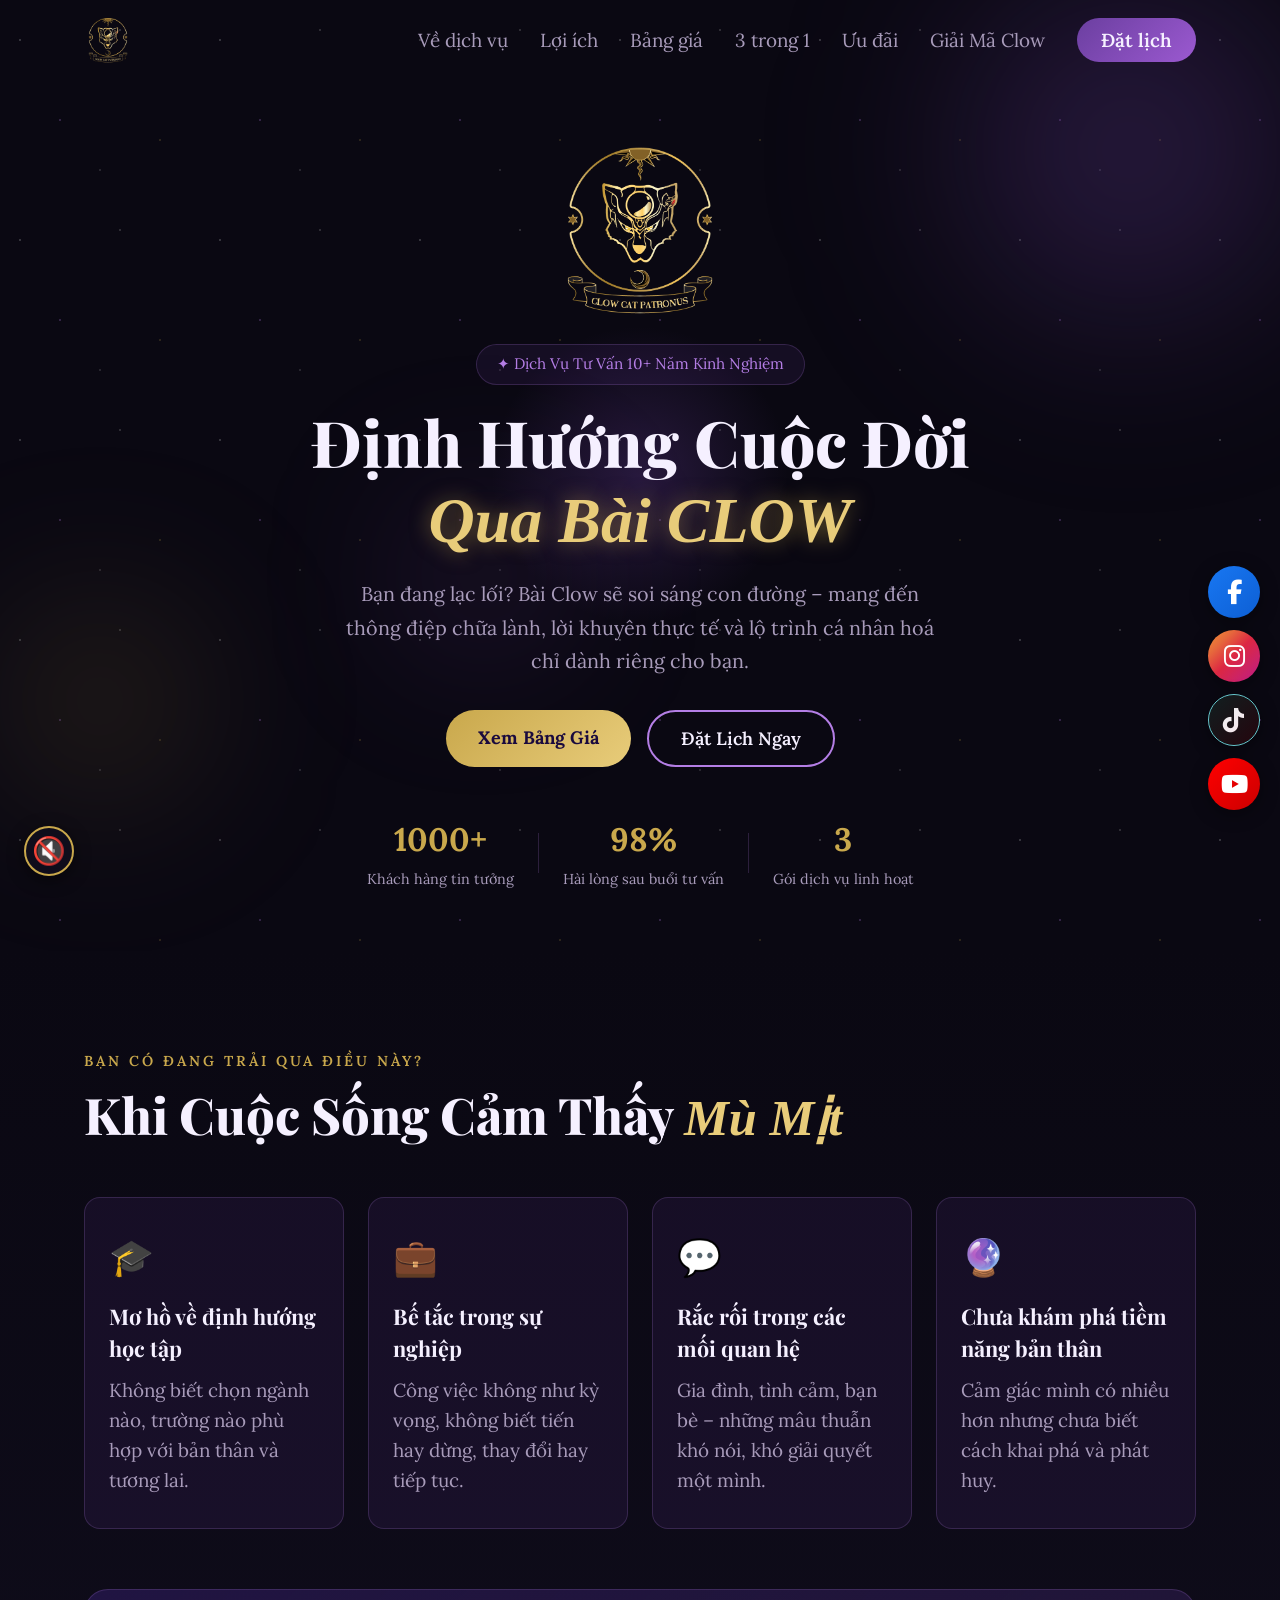
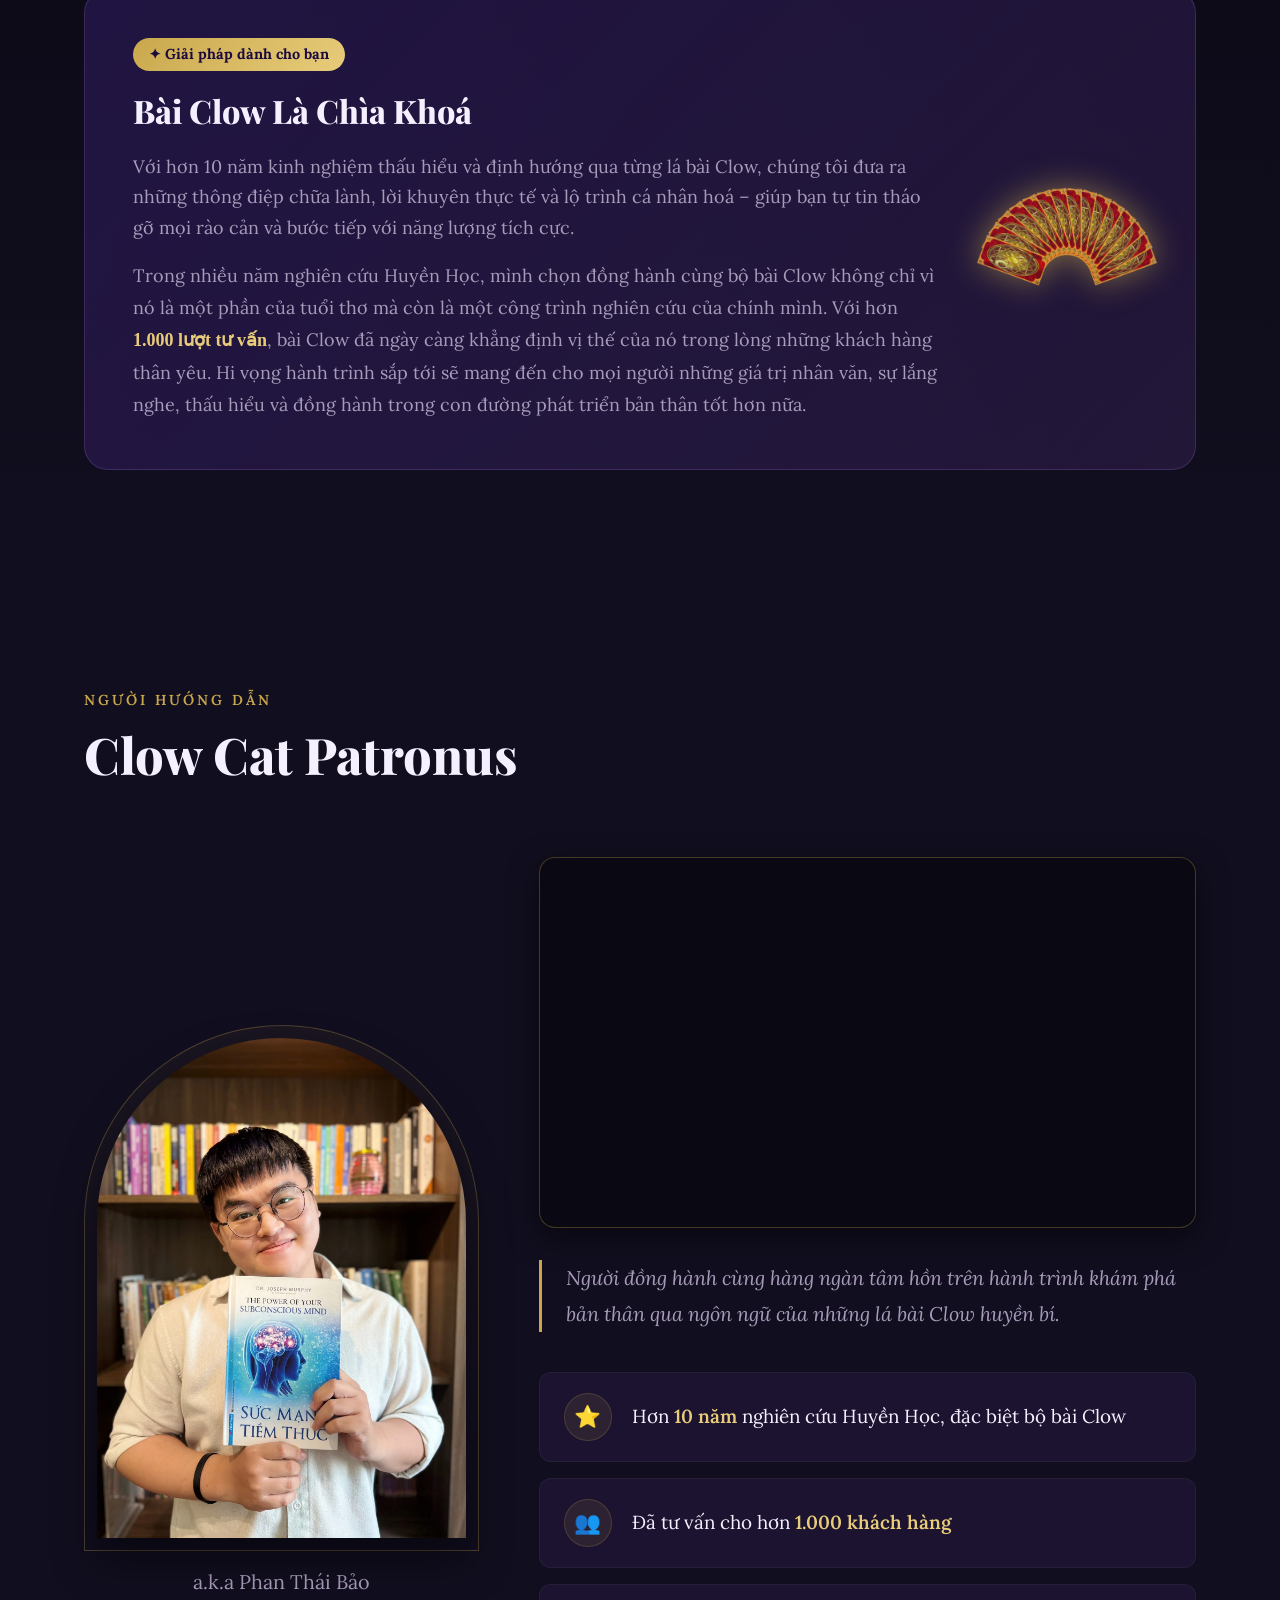
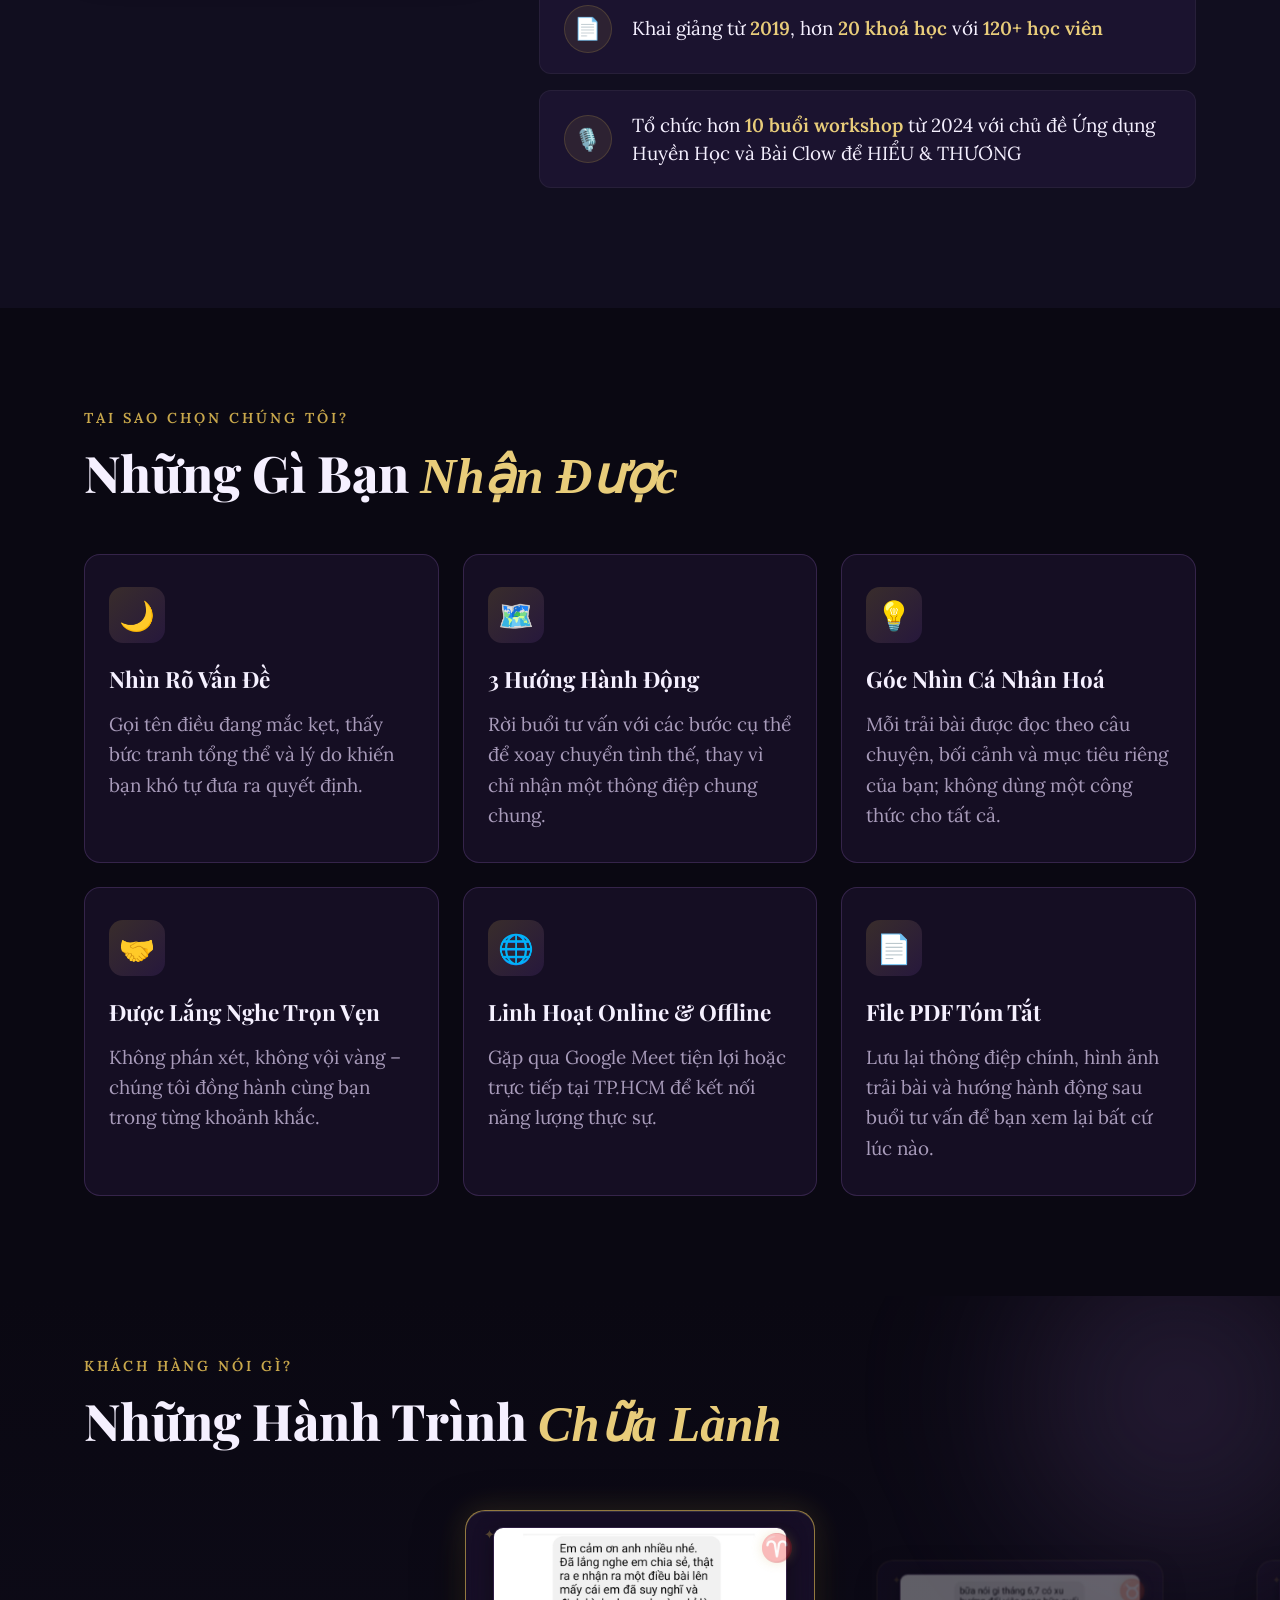
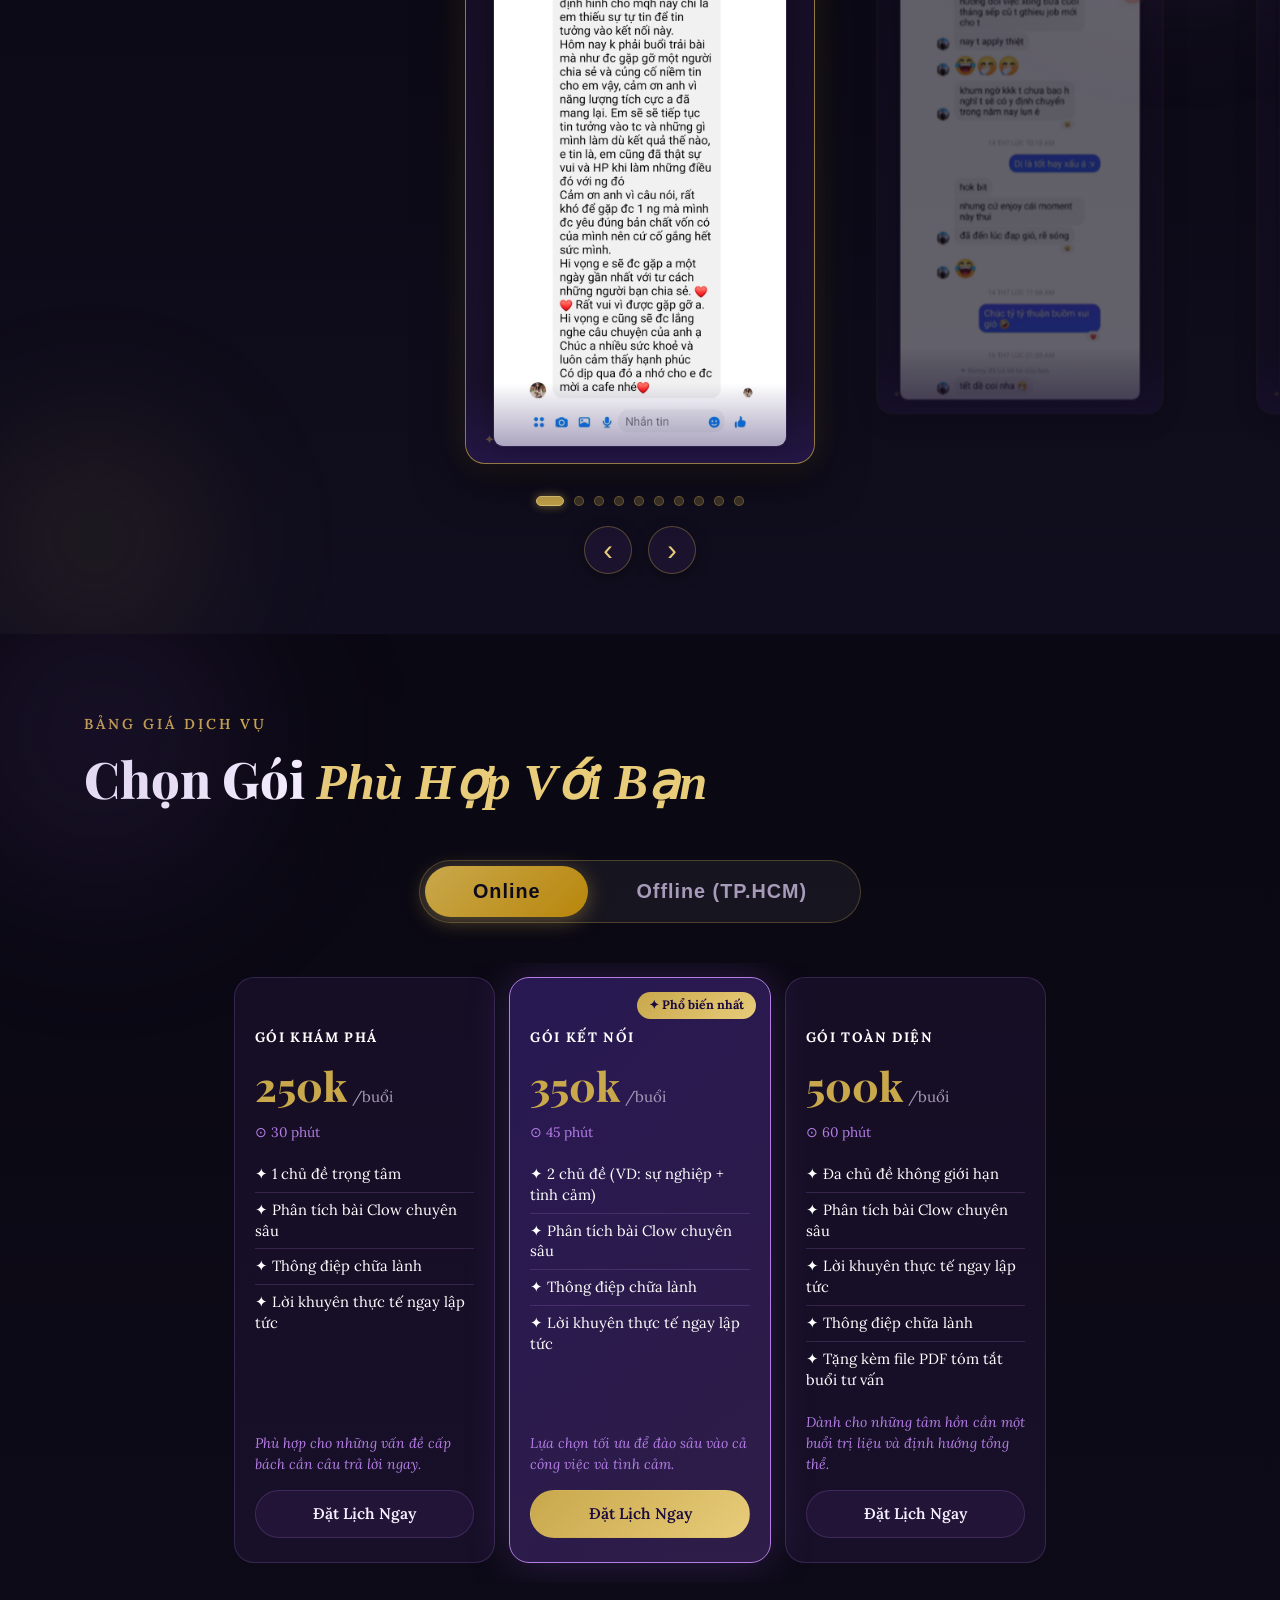
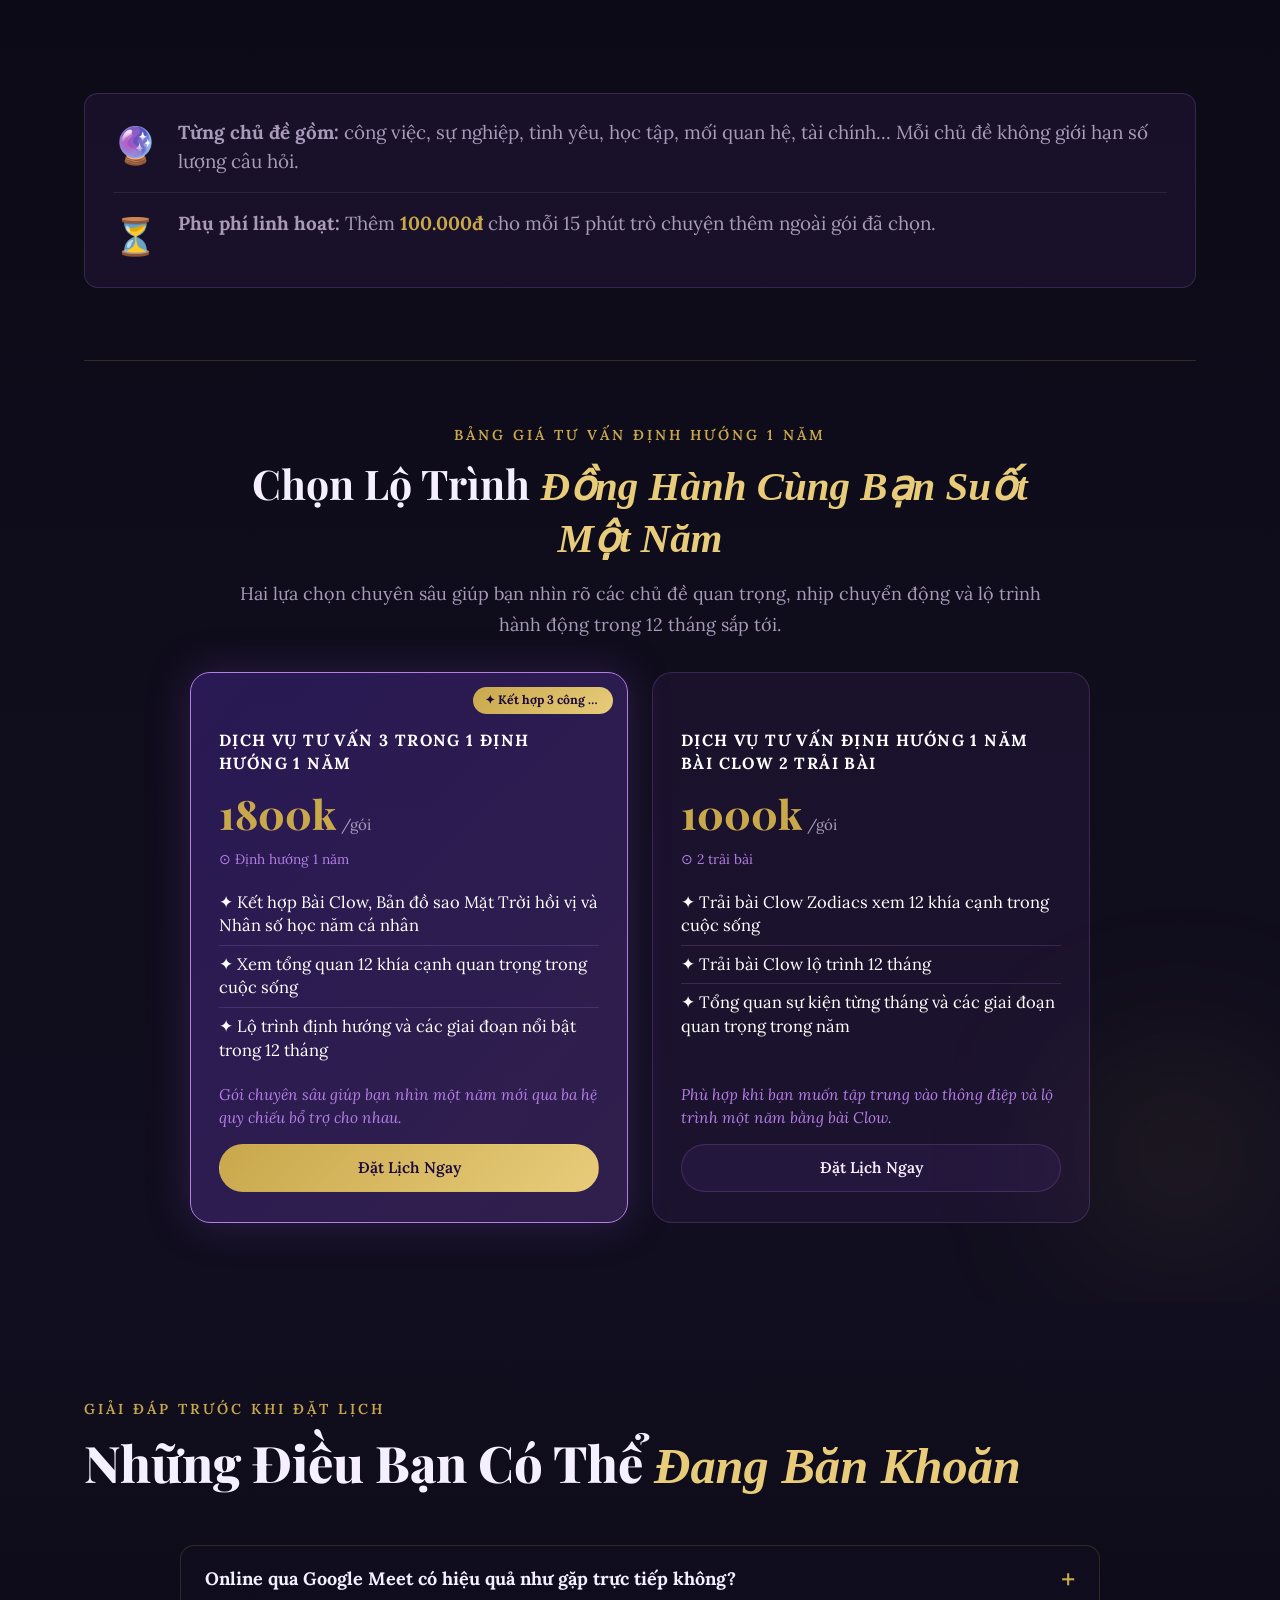
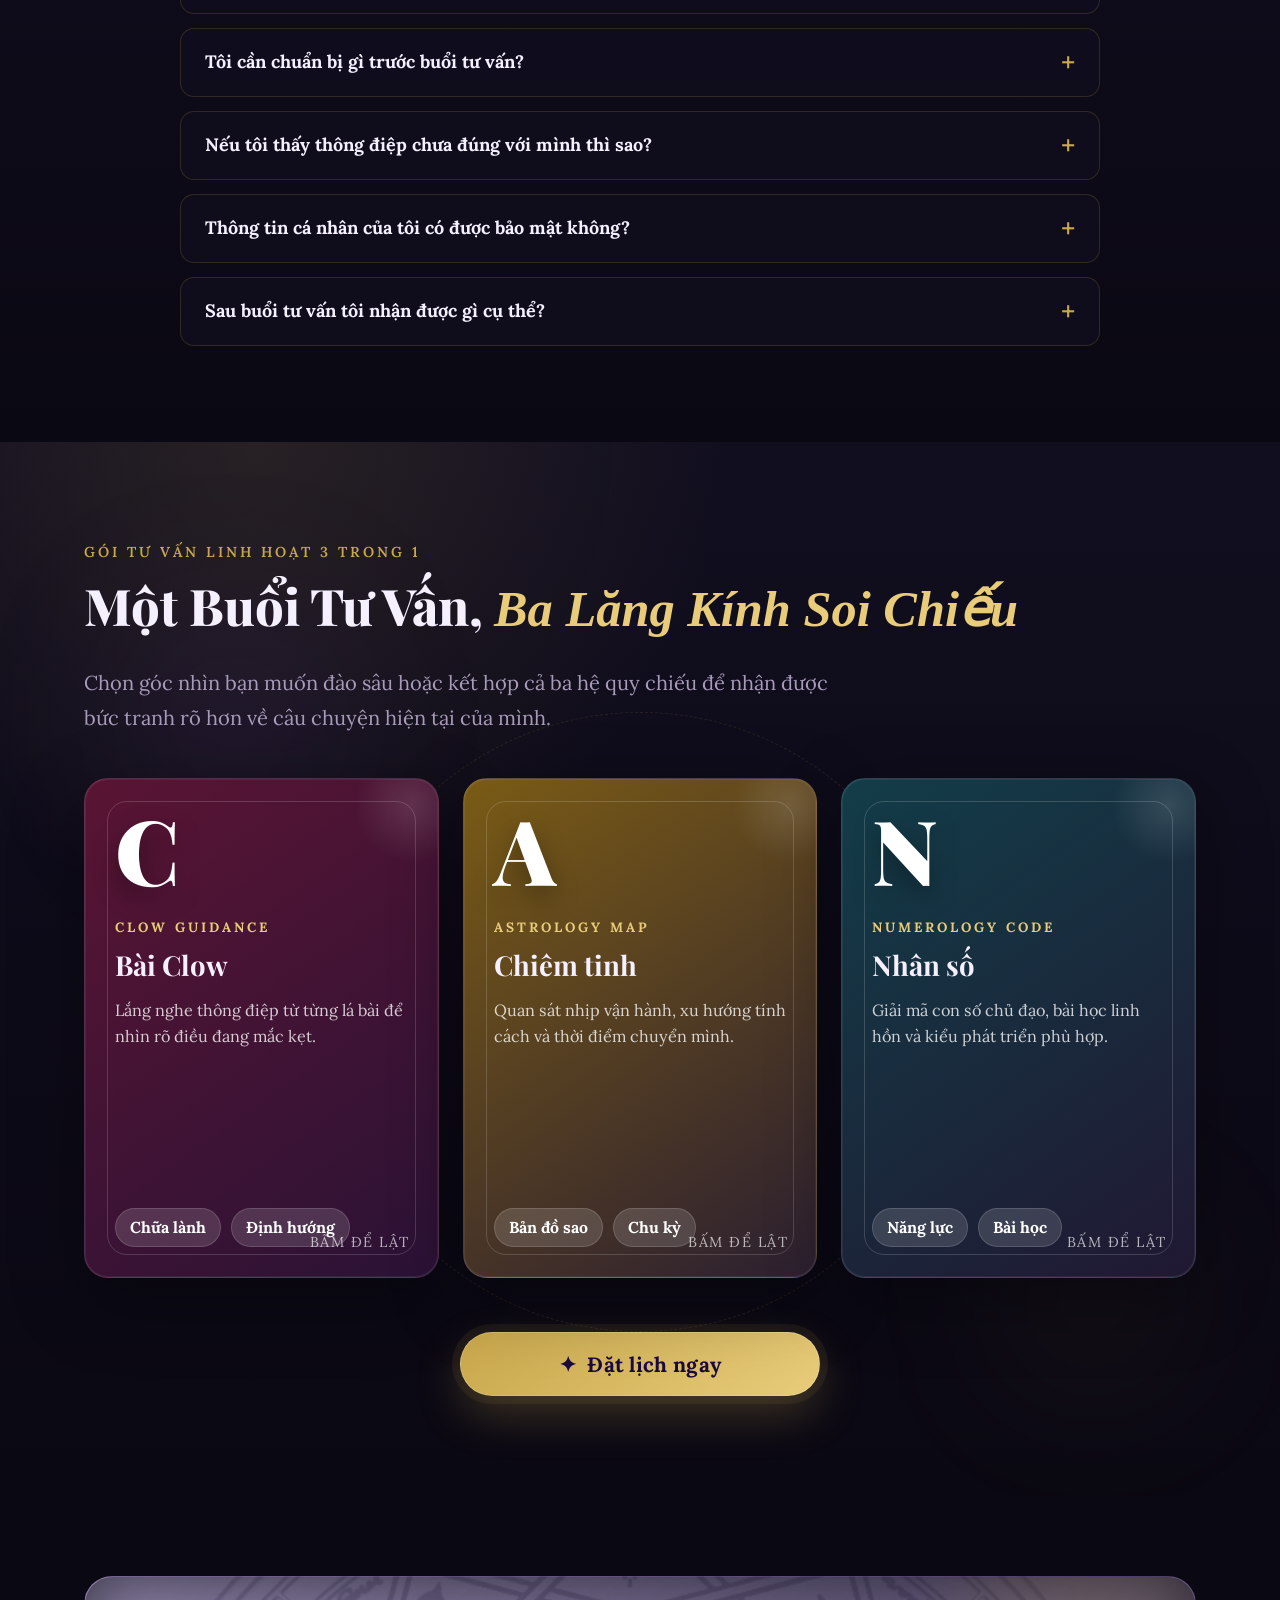
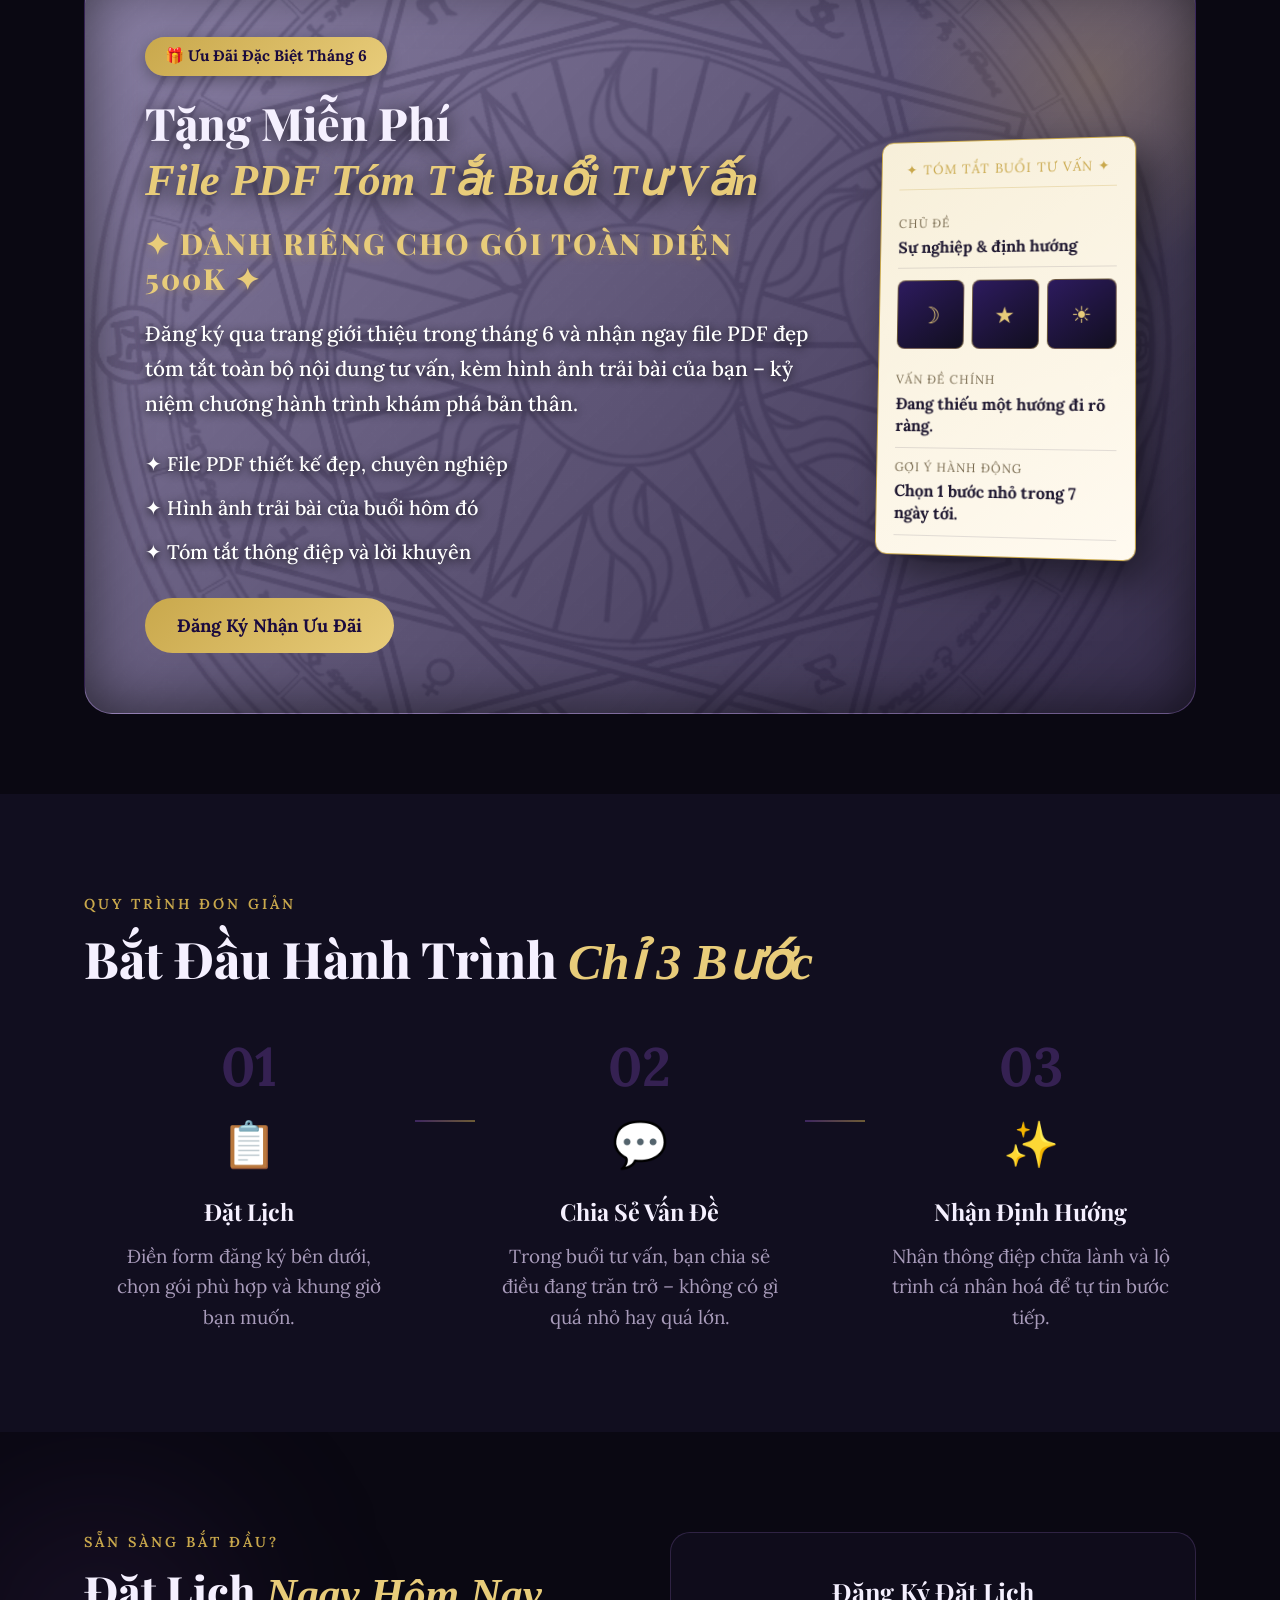
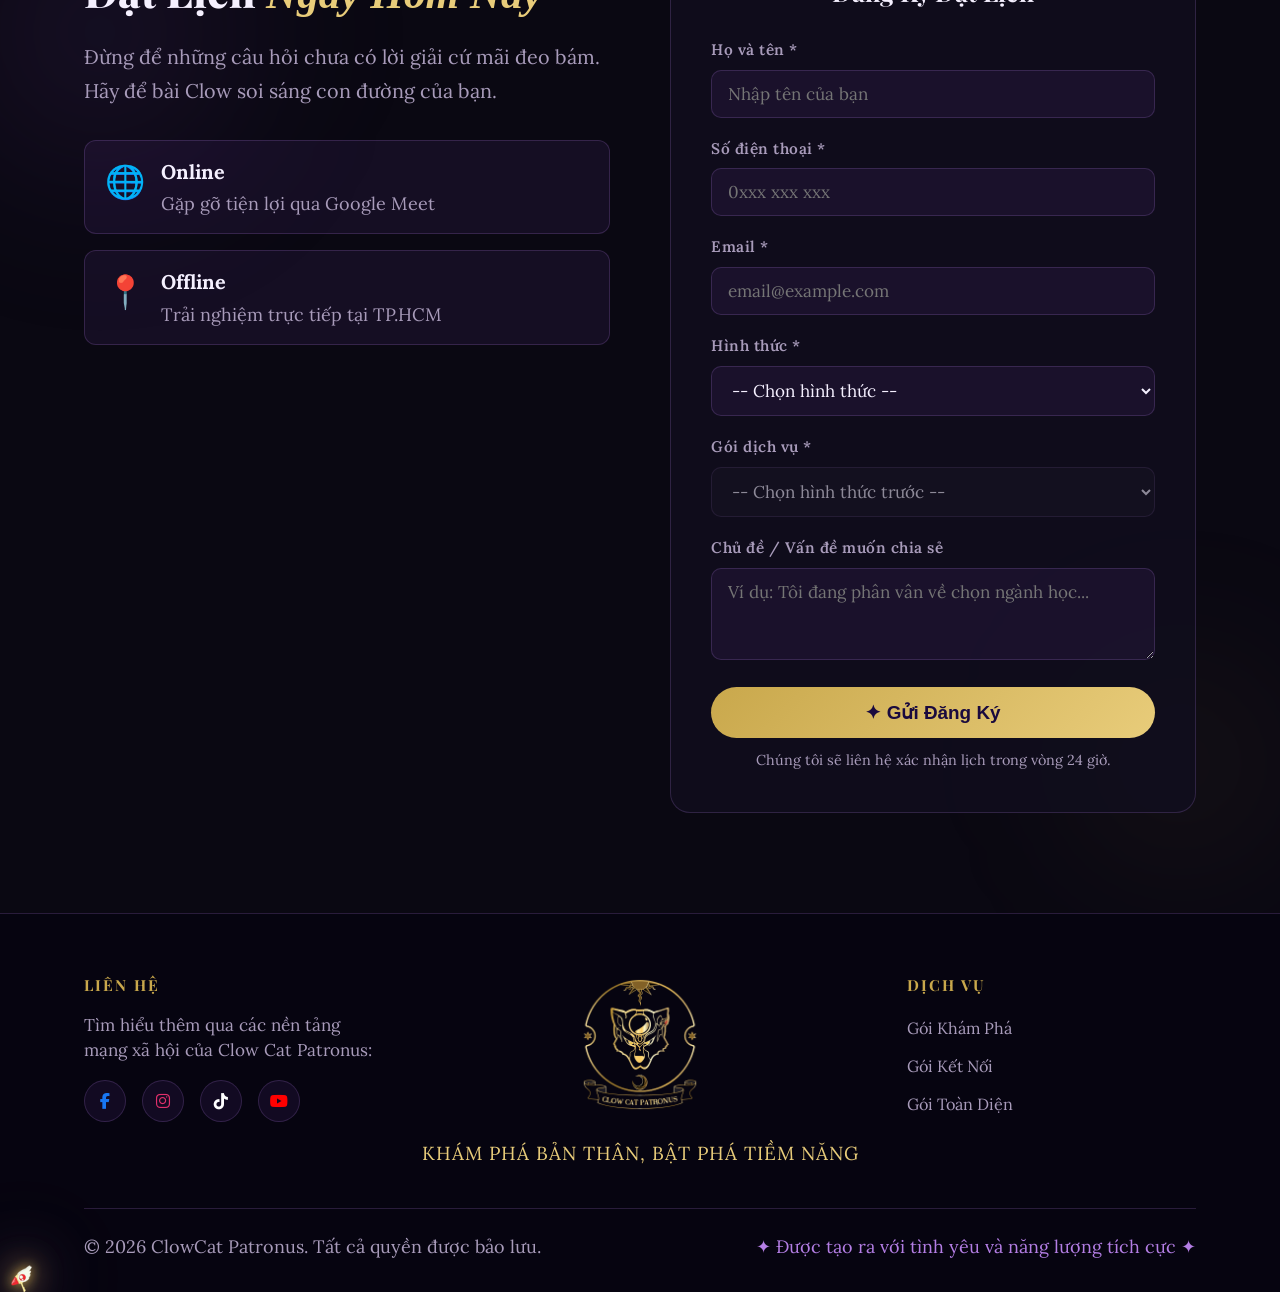
==== commit 138e25c6: "fix package" ====
--- a/index.html
+++ b/index.html
@@ -3,7 +3,7 @@
 <head>
   <meta charset="UTF-8" />
   <meta name="viewport" content="width=device-width, initial-scale=1.0" />
-  <title>Dịch Vụ Định Hướng Bằng Bài Clow (Đã Cập Nhật) | Khám Phá Bản Thân</title>
+  <title>Dịch Vụ Định Hướng Bằng Bài Clow | Khám Phá Bản Thân</title>
   <meta name="description" content="Dịch vụ định hướng bằng bài Clow – Lắng nghe, thấu hiểu và đồng hành cùng bạn trong học tập, sự nghiệp và các mối quan hệ. Đặt lịch ngay hôm nay." />
   <link rel="preconnect" href="https://fonts.googleapis.com" />
   <link rel="preconnect" href="https://fonts.gstatic.com" crossorigin />
@@ -11,20 +11,20 @@
   <link rel="dns-prefetch" href="https://script.google.com" />
   <link href="https://fonts.googleapis.com/css2?family=Lora:ital,wght@0,400;0,500;0,600;0,700;1,400;1,500;1,600;1,700&family=Playfair+Display:ital,wght@0,400;0,500;0,600;0,700;0,800;0,900;1,400;1,500;1,600;1,700;1,800;1,900&display=swap" rel="stylesheet" />
   <link rel="stylesheet" href="https://cdnjs.cloudflare.com/ajax/libs/font-awesome/6.5.1/css/all.min.css" />
-  <link rel="stylesheet" href="./style.css?v=20260715-booking-package-sync" />
+  <link rel="stylesheet" href="./style.css?v=20260823-annual-pricing" />
   <link rel="icon" type="image/png" href="hinh/favicon.png" />
   
   <!-- Open Graph / Facebook -->
   <meta property="og:type" content="website" />
   <meta property="og:url" content="https://coibai.clowcat.com.vn/" />
-  <meta property="og:title" content="Dịch Vụ Định Hướng Bằng Bài Clow (Đã Cập Nhật) | Khám Phá Bản Thân" />
+  <meta property="og:title" content="Dịch Vụ Định Hướng Bằng Bài Clow | Khám Phá Bản Thân" />
   <meta property="og:description" content="Dịch vụ định hướng bằng bài Clow – Lắng nghe, thấu hiểu và đồng hành cùng bạn trong học tập, sự nghiệp và các mối quan hệ. Đặt lịch ngay hôm nay." />
   <meta property="og:image" content="https://coibai.clowcat.com.vn/hinh/Landing_page_preview_image.jpeg" />
 
   <!-- Twitter -->
   <meta property="twitter:card" content="summary_large_image" />
   <meta property="twitter:url" content="https://coibai.clowcat.com.vn/" />
-  <meta property="twitter:title" content="Dịch Vụ Định Hướng Bằng Bài Clow (Đã Cập Nhật) | Khám Phá Bản Thân" />
+  <meta property="twitter:title" content="Dịch Vụ Định Hướng Bằng Bài Clow | Khám Phá Bản Thân" />
   <meta property="twitter:description" content="Dịch vụ định hướng bằng bài Clow – Lắng nghe, thấu hiểu và đồng hành cùng bạn trong học tập, sự nghiệp và các mối quan hệ. Đặt lịch ngay hôm nay." />
   <meta property="twitter:image" content="https://coibai.clowcat.com.vn/hinh/Landing_page_preview_image.jpeg" />
 </head>
@@ -499,6 +499,52 @@
           <div class="extra-text">
             <strong>Phụ phí linh hoạt:</strong> Thêm <span class="gold">100.000đ</span> cho mỗi 15 phút trò chuyện thêm ngoài gói đã chọn.
           </div>
+        </div>
+      </div>
+
+      <div class="annual-pricing" id="annual-pricing">
+        <div class="annual-pricing-heading">
+          <div class="section-label">Bảng giá tư vấn định hướng 1 năm</div>
+          <h3 class="annual-pricing-title">Chọn Lộ Trình <em>Đồng Hành Cùng Bạn Suốt Một Năm</em></h3>
+          <p class="annual-pricing-intro">Hai lựa chọn chuyên sâu giúp bạn nhìn rõ các chủ đề quan trọng, nhịp chuyển động và lộ trình hành động trong 12 tháng sắp tới.</p>
+        </div>
+        <div class="annual-pricing-grid" id="annual-pricing-grid">
+          <article class="price-card annual-price-card price-featured">
+            <div class="price-popular">✦ Kết hợp 3 công cụ</div>
+            <div class="price-card-header">
+              <div class="price-tier">Dịch vụ tư vấn 3 trong 1 định hướng 1 năm</div>
+              <div class="price-tag">
+                <span class="price-amount">1800k</span>
+                <span class="price-unit">/gói</span>
+              </div>
+              <div class="price-time">⊙ Định hướng 1 năm</div>
+            </div>
+            <ul class="price-features">
+              <li>✦ Kết hợp Bài Clow, Bản đồ sao Mặt Trời hồi vị và Nhân số học năm cá nhân</li>
+              <li>✦ Xem tổng quan 12 khía cạnh quan trọng trong cuộc sống</li>
+              <li>✦ Lộ trình định hướng và các giai đoạn nổi bật trong 12 tháng</li>
+            </ul>
+            <div class="price-note">Gói chuyên sâu giúp bạn nhìn một năm mới qua ba hệ quy chiếu bổ trợ cho nhau.</div>
+            <a href="#contact" class="btn-price btn-price-featured" data-booking-package="dinh-huong-1-nam-3-cong-cu" data-booking-mode="online">Đặt Lịch Ngay</a>
+          </article>
+
+          <article class="price-card annual-price-card">
+            <div class="price-card-header">
+              <div class="price-tier">Dịch vụ tư vấn định hướng 1 năm bài Clow 2 trải bài</div>
+              <div class="price-tag">
+                <span class="price-amount">1000k</span>
+                <span class="price-unit">/gói</span>
+              </div>
+              <div class="price-time">⊙ 2 trải bài</div>
+            </div>
+            <ul class="price-features">
+              <li>✦ Trải bài Clow Zodiacs xem 12 khía cạnh trong cuộc sống</li>
+              <li>✦ Trải bài Clow lộ trình 12 tháng</li>
+              <li>✦ Tổng quan sự kiện từng tháng và các giai đoạn quan trọng trong năm</li>
+            </ul>
+            <div class="price-note">Phù hợp khi bạn muốn tập trung vào thông điệp và lộ trình một năm bằng bài Clow.</div>
+            <a href="#contact" class="btn-price" data-booking-package="dinh-huong-1-nam-clow-2-trai" data-booking-mode="online">Đặt Lịch Ngay</a>
+          </article>
         </div>
       </div>
     </div>
@@ -797,6 +843,10 @@
                 <option id="pkg-online-connect" data-package-code="ket-noi" data-package-amount="350000" value="Gói Kết Nối – 350k / 45 phút">Gói Kết Nối – 350k / 45 phút</option>
                 <option id="pkg-online-full" data-package-code="toan-dien" data-package-amount="500000" value="Gói Toàn Diện – 500k / 60 phút">Gói Toàn Diện – 500k / 60 phút</option>
               </optgroup>
+              <optgroup label="Online · Định hướng 1 năm">
+                <option data-package-code="dinh-huong-1-nam-3-cong-cu" data-package-amount="1800000" data-booking-note="Bạn vui lòng điền thêm dưới phần mô tả &quot;Họ &amp; Tên - Ngày - Tháng - Năm - GIỜ - Nơi sinh&quot; (dương lịch) chính xác để mình lập Bản Đồ Sao cho bạn nhé" value="Dịch vụ tư vấn 3 trong 1 định hướng 1 năm – 1800k / gói">Dịch vụ tư vấn 3 trong 1 định hướng 1 năm – 1800k / gói</option>
+                <option data-package-code="dinh-huong-1-nam-clow-2-trai" data-package-amount="1000000" value="Dịch vụ tư vấn định hướng 1 năm bài Clow 2 trải bài – 1000k / gói">Dịch vụ tư vấn định hướng 1 năm bài Clow 2 trải bài – 1000k / gói</option>
+              </optgroup>
               <optgroup label="Offline">
                 <option id="pkg-offline-discovery" data-package-code="kham-pha" data-package-amount="300000" value="Gói Khám Phá – 300k / 30 phút">Gói Khám Phá – 300k / 30 phút</option>
                 <option id="pkg-offline-connect" data-package-code="ket-noi" data-package-amount="400000" value="Gói Kết Nối – 400k / 45 phút">Gói Kết Nối – 400k / 45 phút</option>
@@ -888,7 +938,7 @@
     </a>
   </div>
 
-  <script src="script.js?v=20260719-falling-cards-csp-fix" defer></script>
+  <script src="script.js?v=20260823-annual-pricing" defer></script>
 
   <button id="scroll-to-top" aria-label="Lên đầu trang" title="Lên đầu trang">
     <i class="fa-solid fa-chevron-up"></i>
--- a/style.css
+++ b/style.css
@@ -497,13 +497,13 @@
 
 /* PRICING */
 
-.pricing { padding: 100px 0; position: relative; overflow: hidden; background: linear-gradient(180deg, var(--bg-dark) 0%, var(--bg-mid) 100%); }
+.pricing { padding: 80px 0; position: relative; overflow: hidden; background: linear-gradient(180deg, var(--bg-dark) 0%, var(--bg-mid) 100%); }
 .pricing-bg { position: absolute; inset: 0; }
 .orb-p1 { width: 400px; height: 400px; background: radial-gradient(circle, rgba(107,63,160,.25) 0%, transparent 70%); top: -100px; left: -100px; }
 .orb-p2 { width: 300px; height: 300px; background: radial-gradient(circle, rgba(201,168,76,.15) 0%, transparent 70%); bottom: 0; right: -50px; }
 
 /* PRICING TOGGLE */
-.pricing-mode-toggle { display: flex; justify-content: center; gap: 0; margin-bottom: 40px; position: relative; z-index: 2; background: rgba(255,255,255,0.05); border: 1px solid rgba(201,168,76,0.3); border-radius: 50px; padding: 6px; width: fit-content; margin-left: auto; margin-right: auto; }
+.pricing-mode-toggle { display: flex; justify-content: center; gap: 0; margin-bottom: 28px; position: relative; z-index: 2; background: rgba(255,255,255,0.05); border: 1px solid rgba(201,168,76,0.3); border-radius: 50px; padding: 5px; width: fit-content; margin-left: auto; margin-right: auto; }
 .toggle-btn { background: transparent; border: none; color: var(--text-muted); padding: 14px 48px; border-radius: 50px; font-size: 1.1rem; font-weight: 600; letter-spacing: 1px; transition: all 0.3s ease; cursor: none; }
 .toggle-btn:hover { color: var(--white); }
 .toggle-btn.active { background: linear-gradient(135deg, var(--gold), #b8860b); color: #0d0a1a; font-weight: 800; box-shadow: 0 4px 20px rgba(201,168,76,0.4); }
@@ -537,8 +537,8 @@
 
 .pricing-track {
   display: flex;
-  gap: 24px;
-  padding: 20px 24px 24px;
+  gap: 14px;
+  padding: 14px 12px 20px;
   overflow-x: auto;
   scroll-snap-type: x mandatory;
   scroll-behavior: smooth;
@@ -569,14 +569,14 @@
   background: var(--glass);
   border: 1px solid var(--glass-border);
   border-radius: 20px;
-  padding: 32px 28px;
+  padding: 24px 20px;
   display: flex;
   flex-direction: column;
   transition: transform .3s, box-shadow .3s;
   position: relative;
   overflow: hidden;
-  flex: 0 0 min(300px, 78vw);
-  min-height: 440px;
+  flex: 0 0 min(calc((100% - 42px) / 4), 78vw);
+  min-height: 390px;
   scroll-snap-align: center;
   word-break: break-word;
   hyphens: auto;
@@ -603,16 +603,16 @@
 }
 
 /* Đẩy nội dung TẤT CẢ các thẻ xuống 1 khoảng bằng nhau để căn ngang hàng hoàn hảo với thẻ có badge */
-.price-tier { padding-top: 28px; font-size: .85rem; font-weight: 700; letter-spacing: 2px; text-transform: uppercase; color: #ffffff; margin-bottom: 10px; line-height: 1.4; }
+.price-tier { padding-top: 26px; font-size: .76rem; font-weight: 700; letter-spacing: 1.4px; text-transform: uppercase; color: #ffffff; margin-bottom: 8px; line-height: 1.4; }
 .price-tag { margin-bottom: 6px; }
-.price-amount { font-size: 2.6rem; font-weight: 800; color: var(--gold); }
-.price-unit { font-size: .95rem; color: var(--text-muted); }
-.price-time { font-size: .82rem; color: var(--purple-bright); margin-bottom: 20px; }
-.price-features { list-style: none; flex: 1; margin-bottom: 18px; }
-.price-features li { padding: 9px 0; font-size: .92rem; color: #ffffff; font-weight: 400; border-bottom: 1px solid var(--glass-border); line-height: 1.5; }
+.price-amount { font-size: 2.25rem; font-weight: 800; color: var(--gold); }
+.price-unit { font-size: .84rem; color: var(--text-muted); }
+.price-time { font-size: .76rem; color: var(--purple-bright); margin-bottom: 14px; }
+.price-features { list-style: none; flex: 1; margin-bottom: 14px; }
+.price-features li { padding: 7px 0; font-size: .82rem; color: #ffffff; font-weight: 400; border-bottom: 1px solid var(--glass-border); line-height: 1.42; }
 .price-features li:last-child { border-bottom: none; }
-.price-note { font-size: .88rem; color: var(--purple-bright); font-style: italic; margin-bottom: 20px; line-height: 1.55; }
-.btn-price { display: block; text-align: center; background: var(--glass); border: 1px solid var(--glass-border); color: var(--white); padding: 13px; border-radius: 50px; font-weight: 600; text-decoration: none; transition: all .3s; margin-top: auto; white-space: nowrap; }
+.price-note { font-size: .78rem; color: var(--purple-bright); font-style: italic; margin-bottom: 15px; line-height: 1.5; }
+.btn-price { display: block; text-align: center; background: var(--glass); border: 1px solid var(--glass-border); color: var(--white); padding: 11px; border-radius: 50px; font-size: .86rem; font-weight: 600; text-decoration: none; transition: all .3s; margin-top: auto; white-space: nowrap; }
 .btn-price:hover { background: linear-gradient(135deg, var(--purple-main), var(--purple-light)); border-color: transparent; }
 .btn-price-featured { background: linear-gradient(135deg, var(--gold), var(--gold-light)); color: #1a0a3e !important; border-color: transparent; }
 .btn-price-featured:hover { box-shadow: 0 8px 24px rgba(201,168,76,.4); }
@@ -678,6 +678,38 @@
   border-radius: 4px;
   box-shadow: 0 0 10px rgba(201,168,76,0.55);
 }
+
+/* Bảng giá tư vấn định hướng 1 năm — nhóm riêng, kế thừa price-card */
+.annual-pricing {
+  position: relative;
+  z-index: 1;
+  margin-top: 72px;
+  padding-top: 64px;
+  border-top: 1px solid rgba(201,168,76,.2);
+}
+.annual-pricing-heading { max-width: 820px; margin: 0 auto 32px; text-align: center; }
+.annual-pricing-title {
+  color: var(--white);
+  font-size: clamp(1.75rem, 3.2vw, 2.55rem);
+  line-height: 1.2;
+  margin: 12px 0 16px;
+}
+.annual-pricing-intro { color: var(--text-muted); font-size: 1rem; line-height: 1.7; }
+.annual-pricing-grid {
+  display: grid;
+  grid-template-columns: repeat(2, minmax(0, 1fr));
+  gap: 24px;
+  max-width: 900px;
+  margin: 0 auto;
+}
+.annual-price-card {
+  width: 100%;
+  min-height: 430px;
+  padding: 30px 28px;
+}
+.annual-price-card .price-tier { font-size: .9rem; }
+.annual-price-card .price-features li { font-size: .92rem; }
+.annual-price-card .price-note { font-size: .86rem; }
 
 /* Group badge inside price card (set by JS) */
 .price-group-badge {
@@ -1183,6 +1215,9 @@
     backdrop-filter: none;
     -webkit-backdrop-filter: none;
   }
+  .pricing-track .price-card { flex-basis: min(300px, 78vw); }
+  .annual-pricing { margin-top: 56px; padding-top: 48px; }
+  .annual-pricing-grid { grid-template-columns: 1fr; max-width: 580px; }
   .about, .guide, .benefits, .pricing, .faq, .flexible-3in1, .process, .contact { padding: 72px 0; }
   .testimonials { padding: 52px 0; }
   .testimonials-slider-wrap { max-height: 65vh; }
@@ -1311,6 +1346,11 @@
   /* Reset padding cho tất cả thẻ trên mobile vì badge đã inline */
   .price-tier { padding-top: 0; }
   .price-amount { font-size: 2.35rem; }
+  .annual-pricing { margin-top: 44px; padding-top: 40px; }
+  .annual-pricing-heading { margin-bottom: 24px; }
+  .annual-pricing-intro { font-size: .94rem; }
+  .annual-price-card { min-height: 0; padding: 24px 20px; }
+  .annual-price-card .price-tier { font-size: .82rem; }
   .pricing-mode-toggle { width: 100%; border-radius: 18px; padding: 5px; margin-bottom: 30px; }
   .toggle-btn { flex: 1; padding: 12px 10px; font-size: .9rem; letter-spacing: 0; border-radius: 14px; }
   .extra-fee { align-items: flex-start; padding: 18px; gap: 14px; }
@@ -2374,12 +2414,25 @@
 .post-meta {
   display: flex;
   align-items: center;
+  flex-wrap: wrap;
   gap: 20px;
   color: var(--text-muted);
   font-size: 0.95rem;
   margin-bottom: 40px;
   padding-bottom: 24px;
   border-bottom: 1px solid var(--glass-border);
+}
+.post-meta-item {
+  display: inline-flex;
+  align-items: center;
+  min-width: 0;
+}
+.post-meta-item--compact {
+  flex: 0 0 auto;
+  white-space: nowrap;
+}
+.post-meta-item--topic {
+  flex: 1 1 280px;
 }
 .post-cover-wrap {
   margin: 0 -40px 40px;
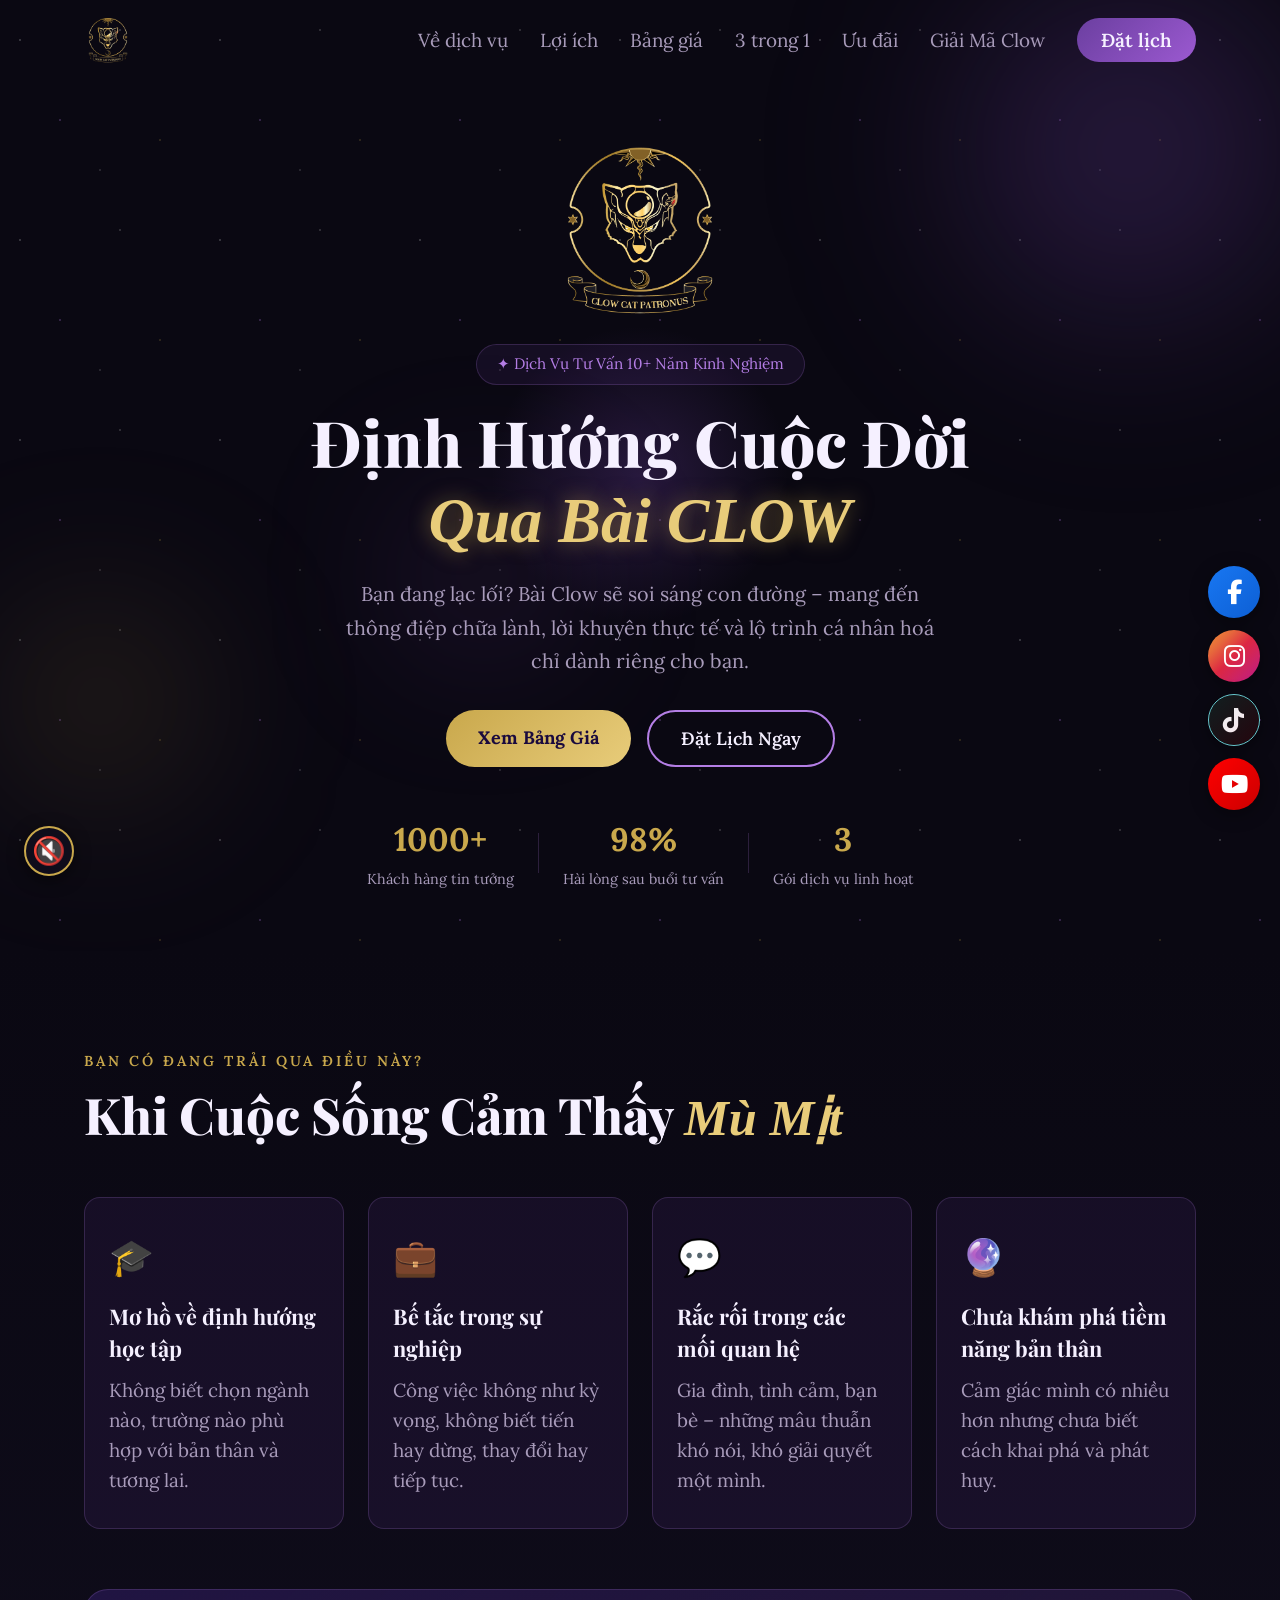
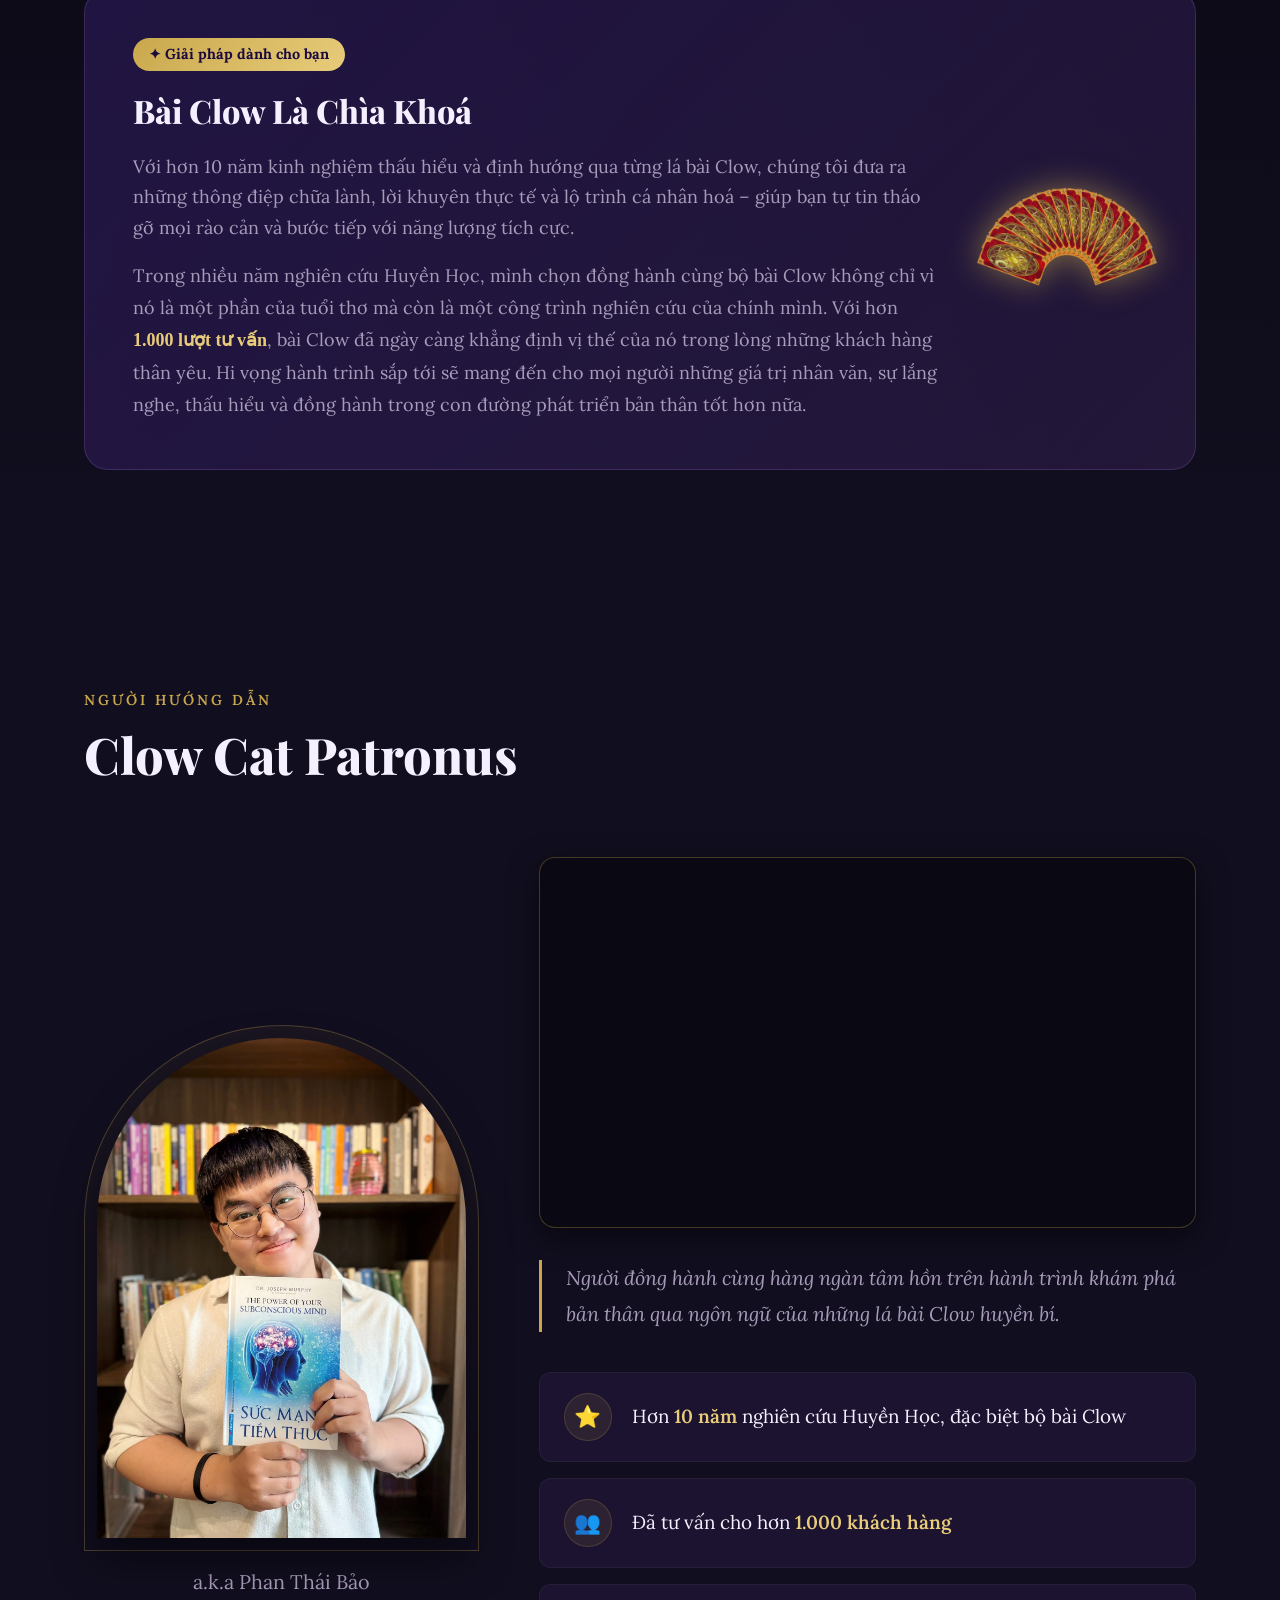
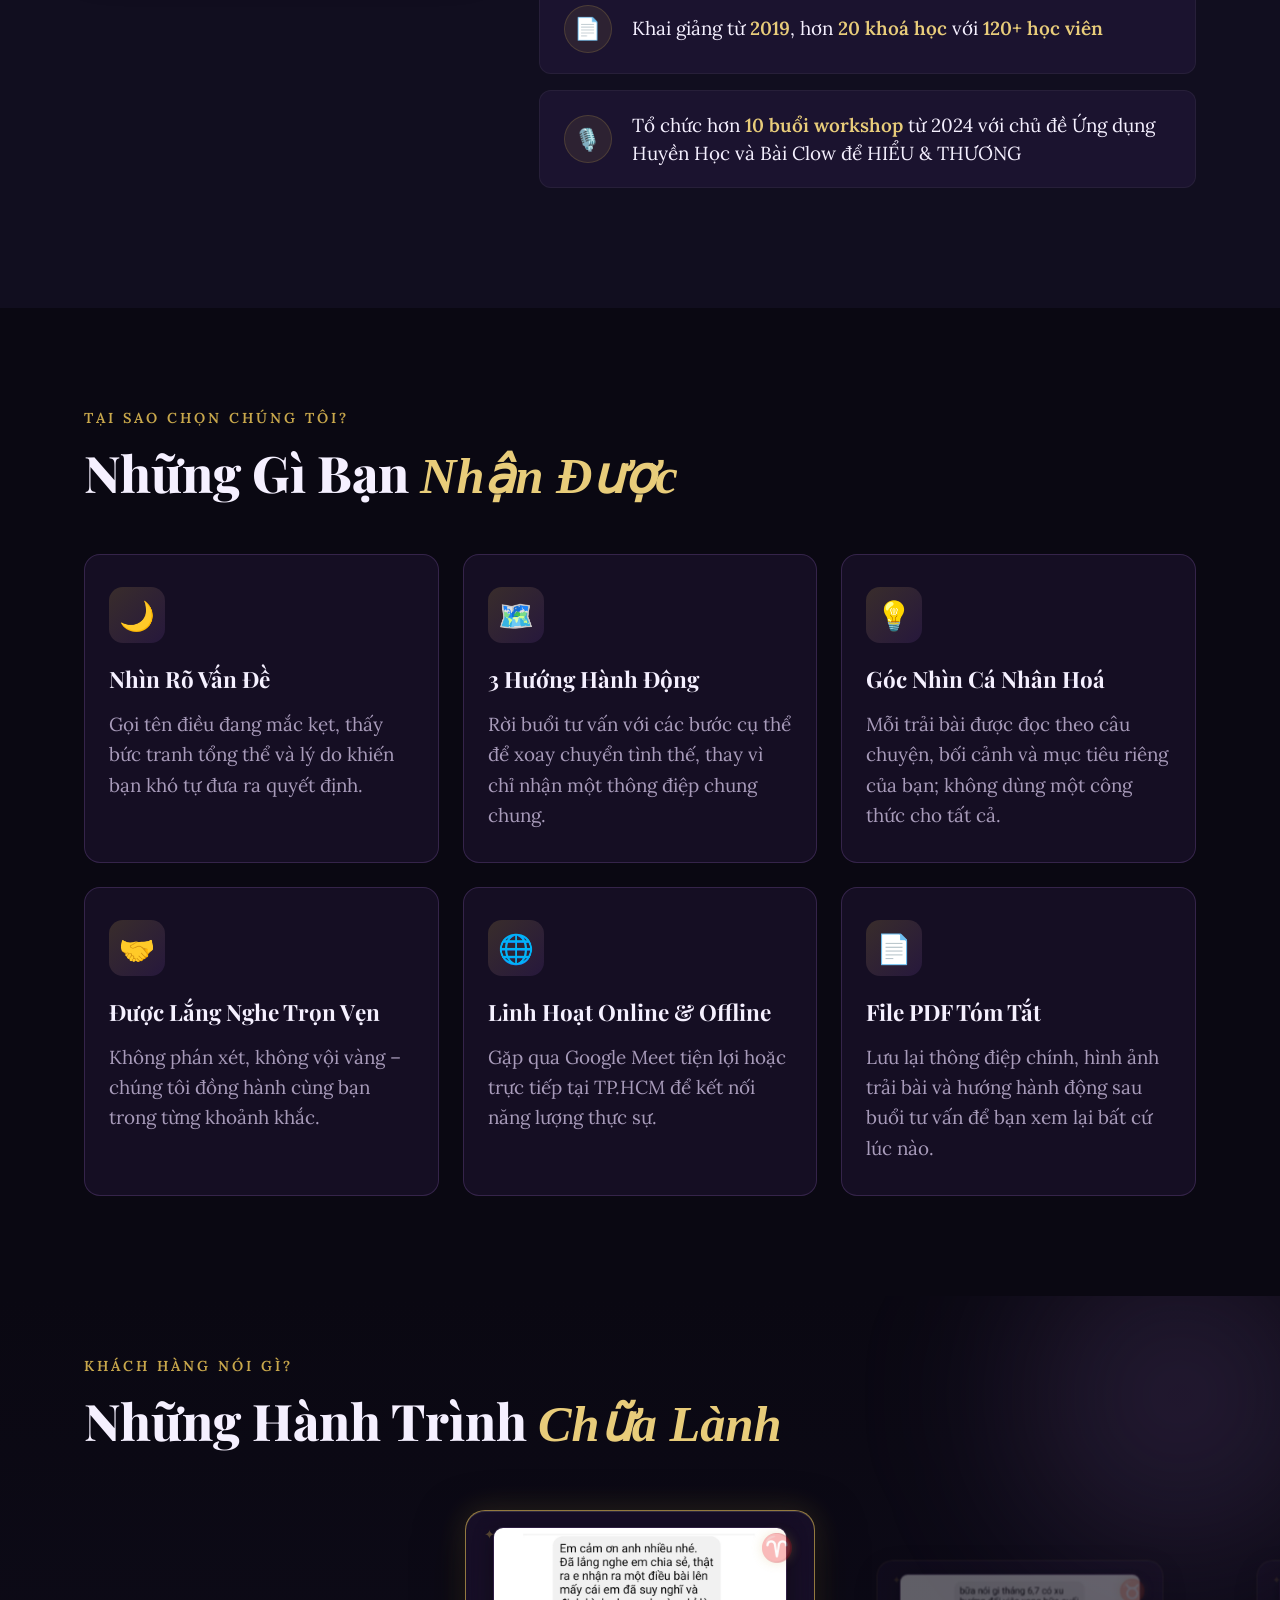
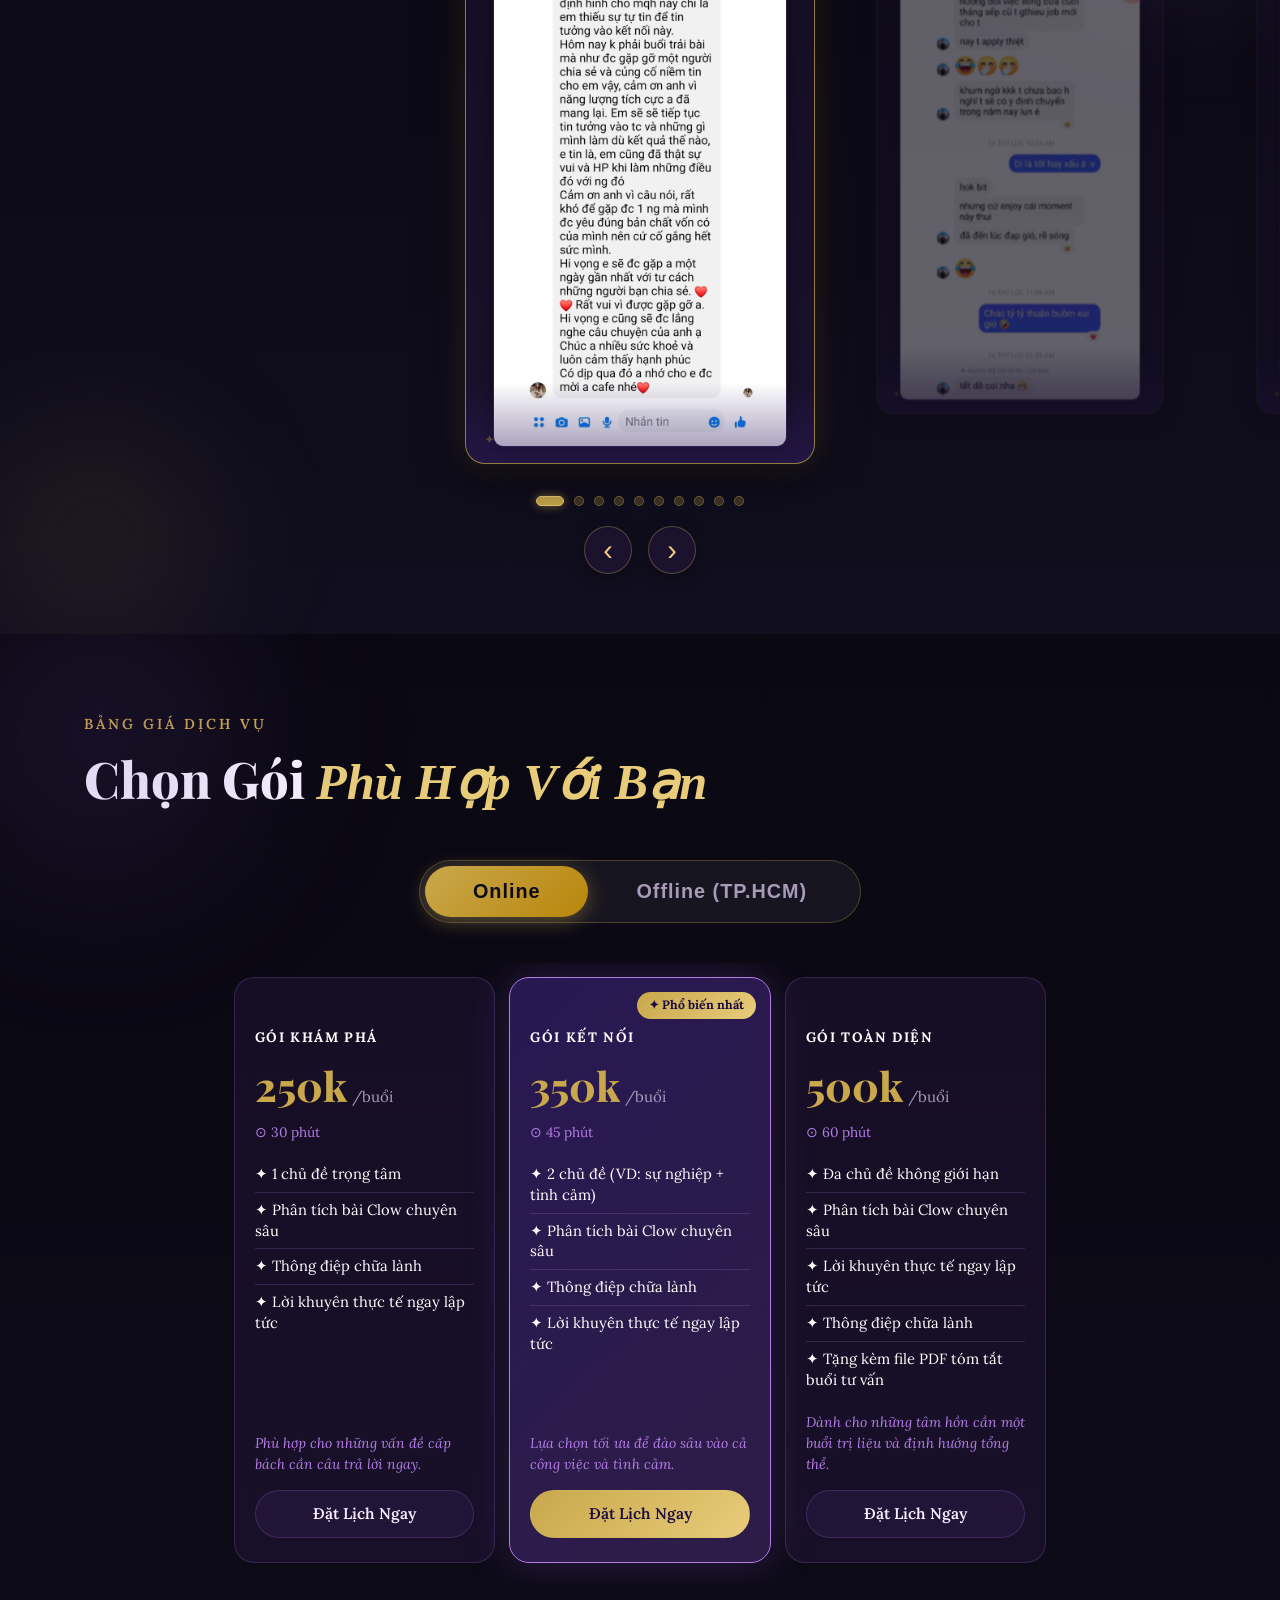
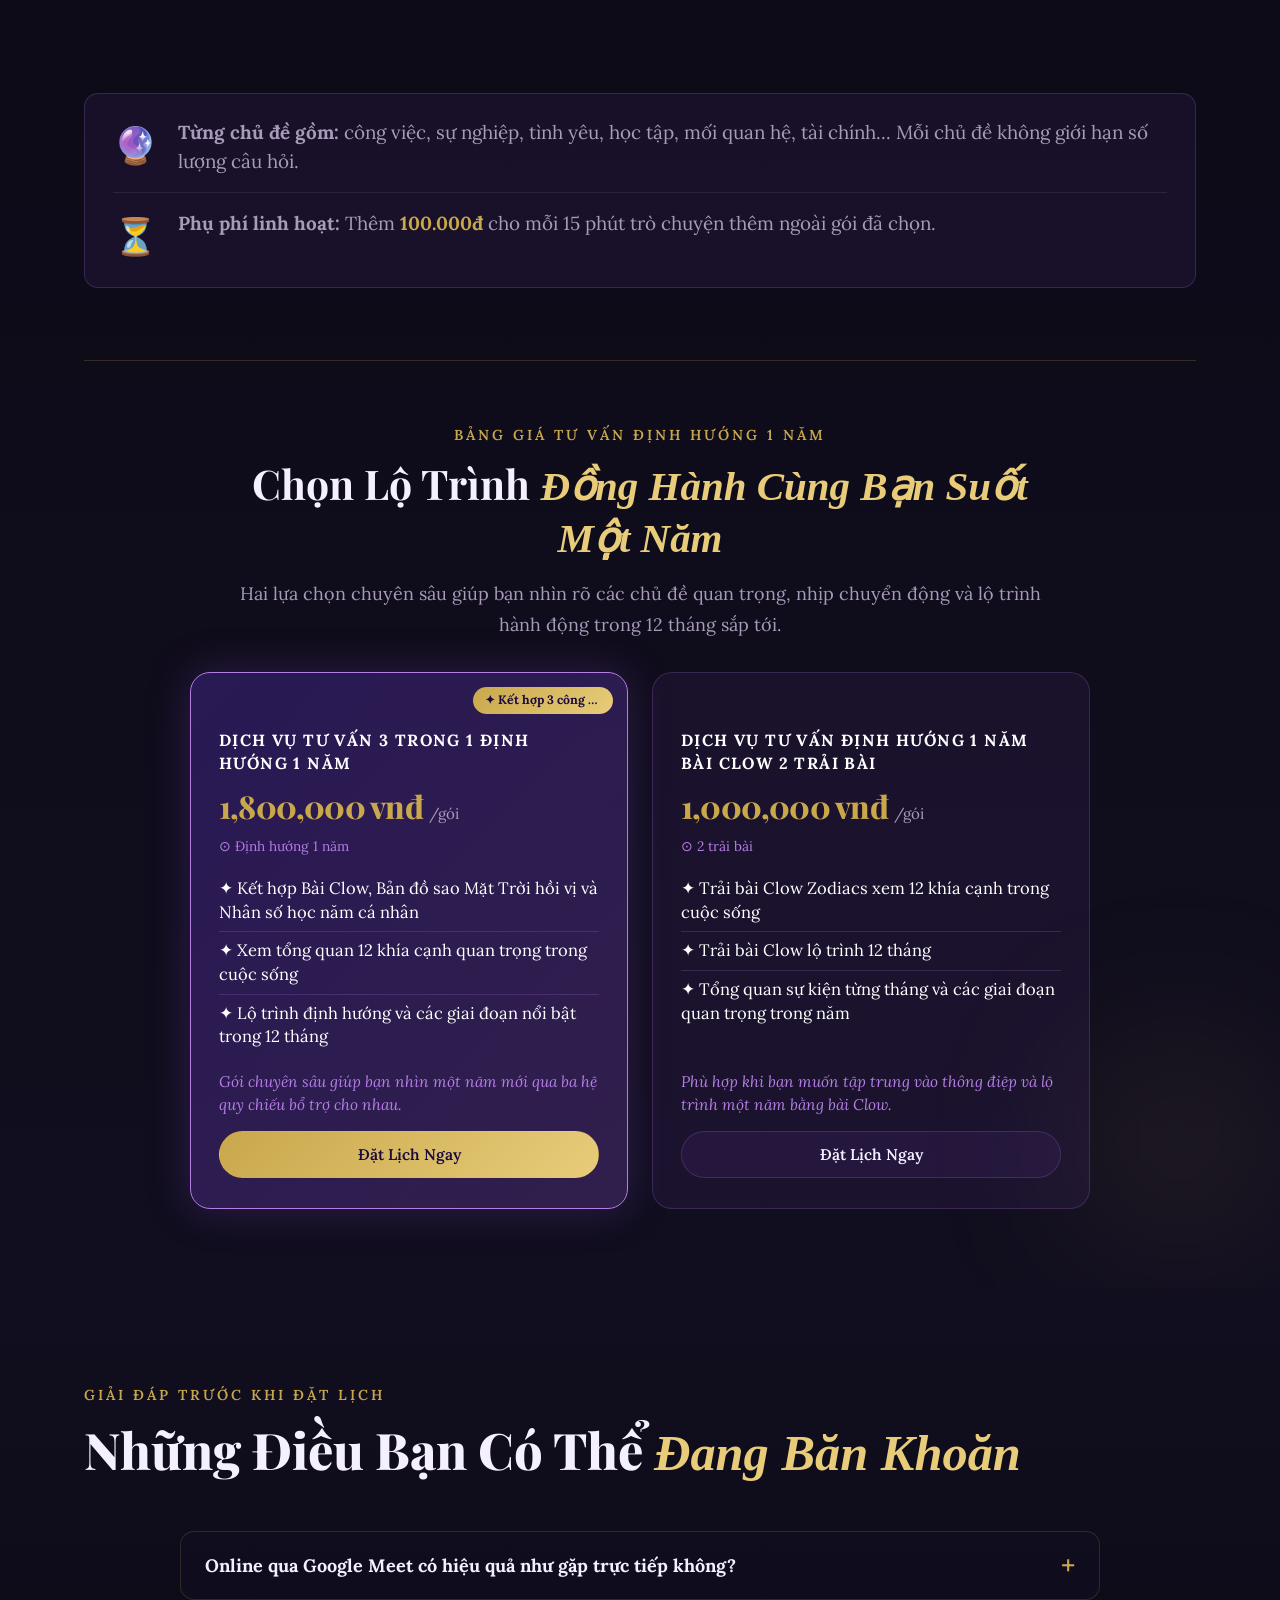
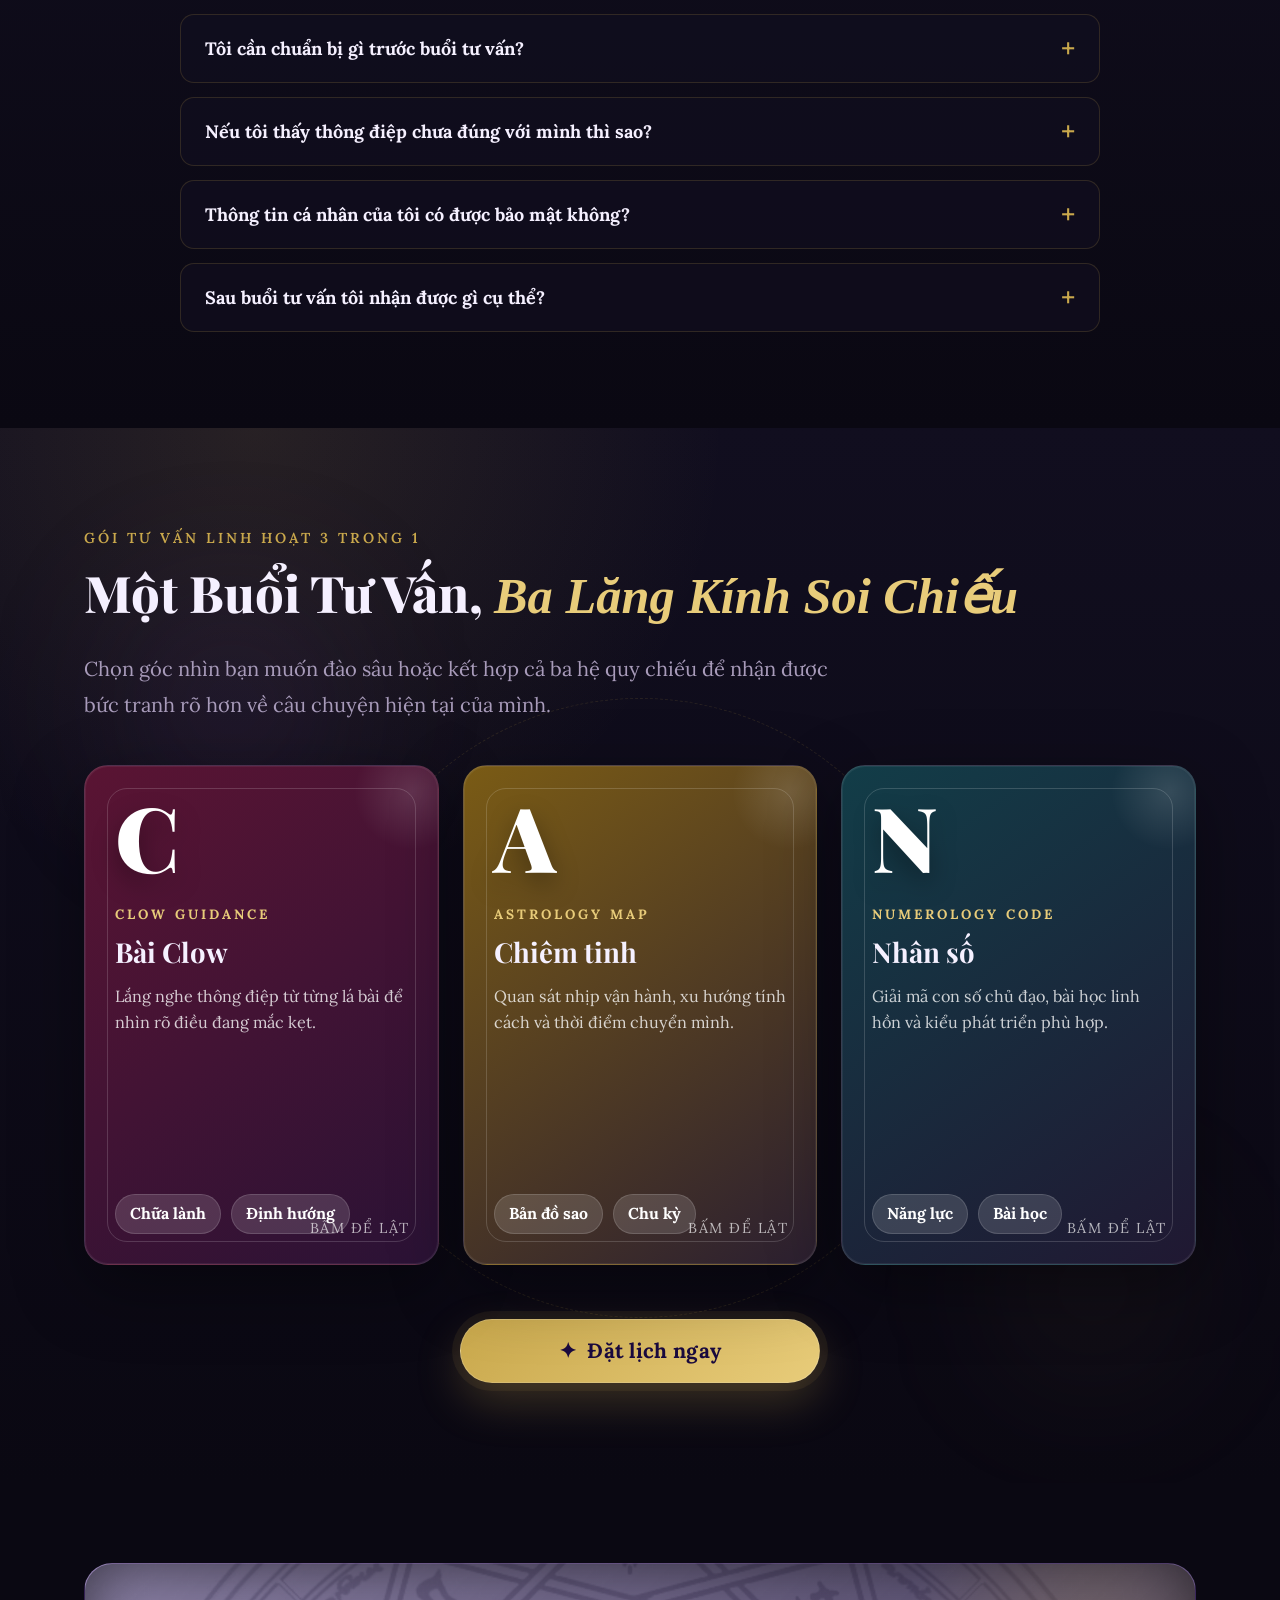
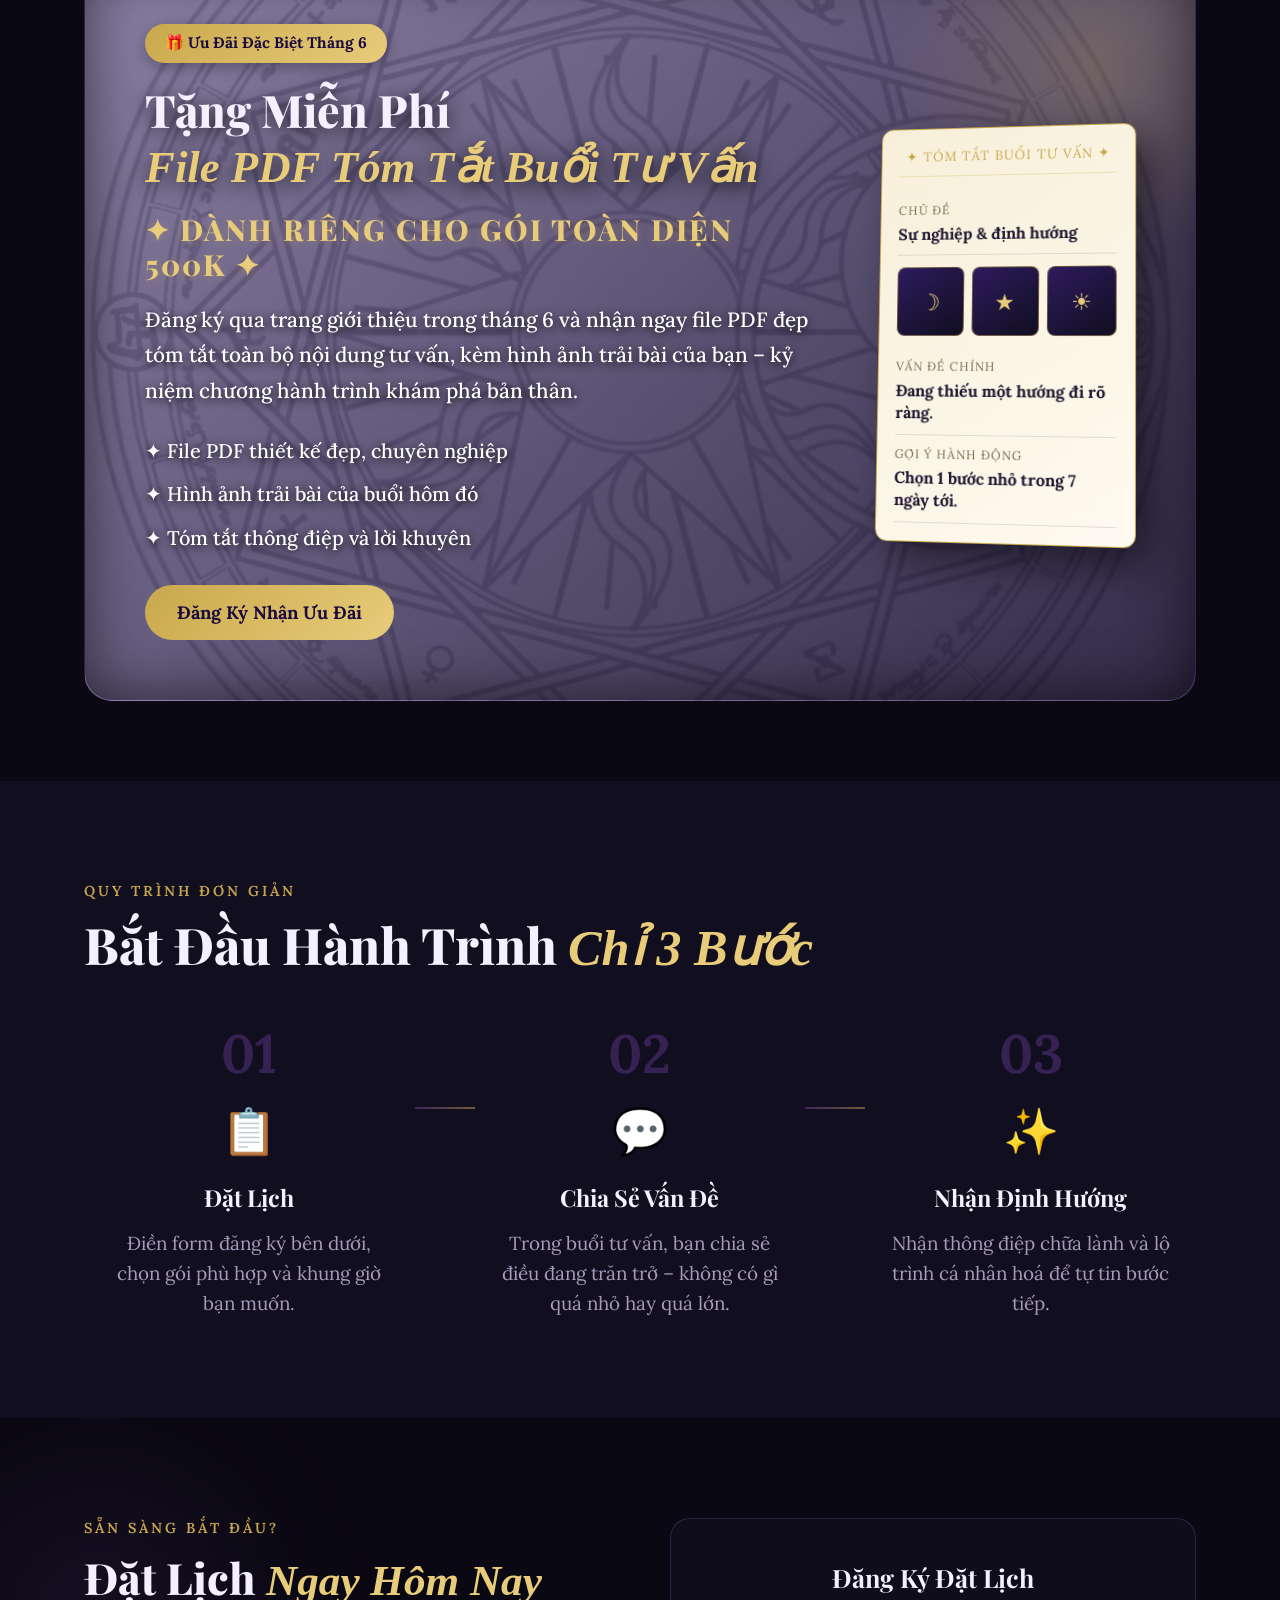
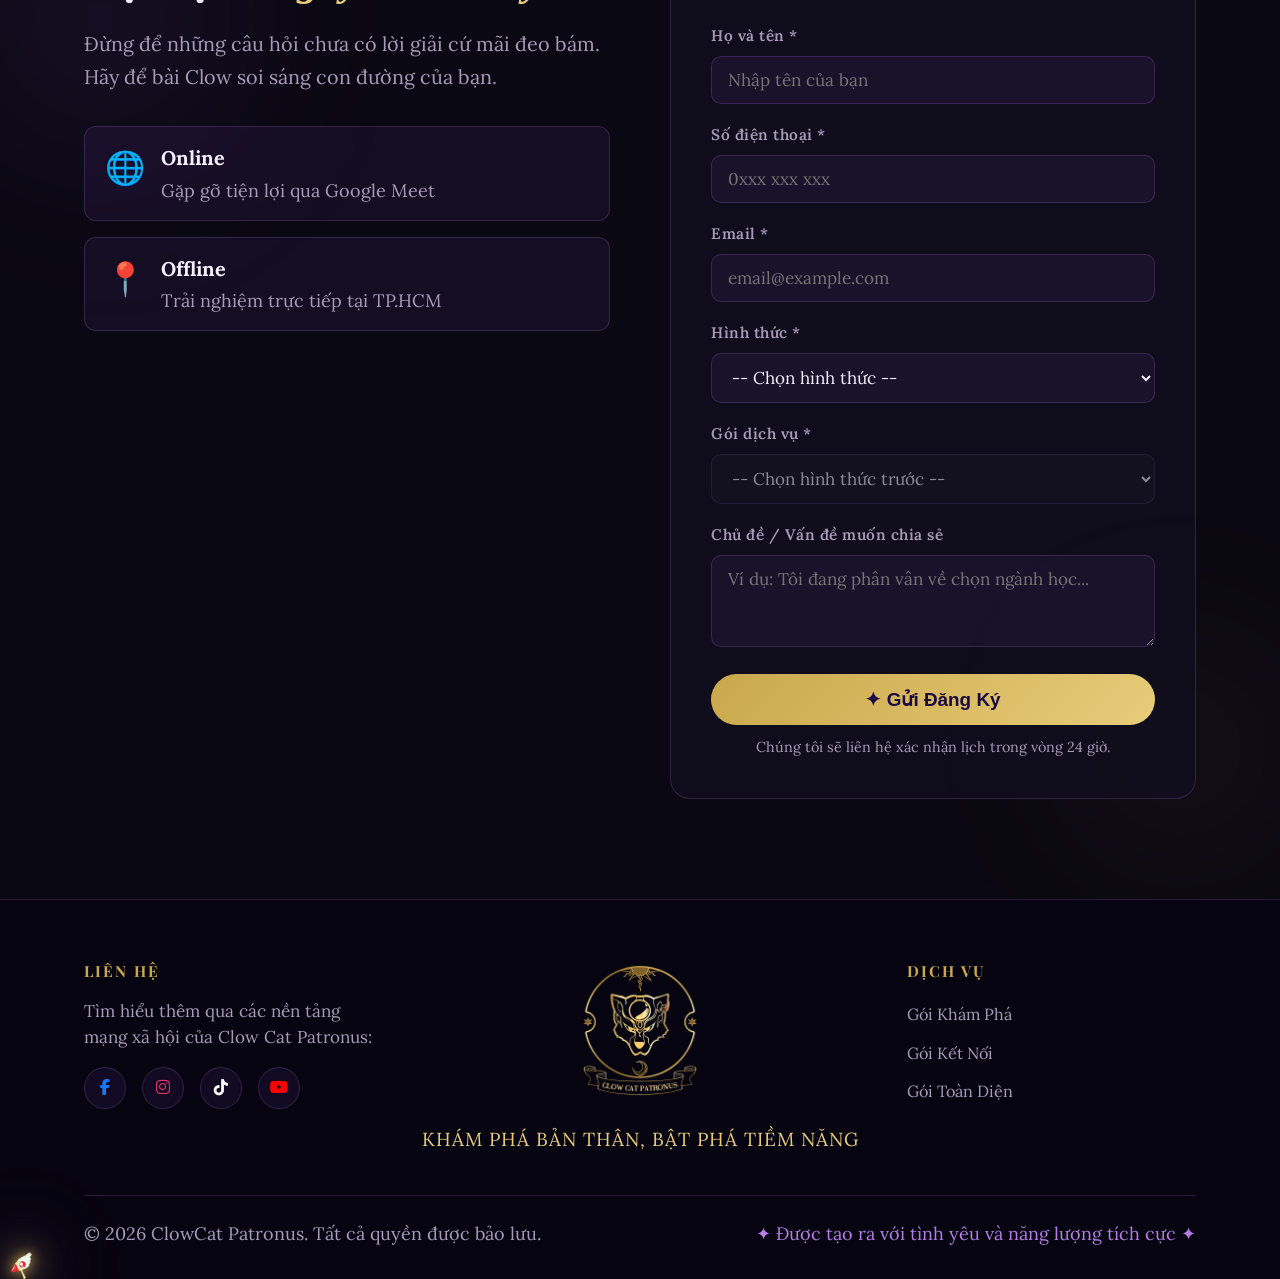
==== commit a4bb04ff: "fix gói mới" ====
--- a/index.html
+++ b/index.html
@@ -11,7 +11,7 @@
   <link rel="dns-prefetch" href="https://script.google.com" />
   <link href="https://fonts.googleapis.com/css2?family=Lora:ital,wght@0,400;0,500;0,600;0,700;1,400;1,500;1,600;1,700&family=Playfair+Display:ital,wght@0,400;0,500;0,600;0,700;0,800;0,900;1,400;1,500;1,600;1,700;1,800;1,900&display=swap" rel="stylesheet" />
   <link rel="stylesheet" href="https://cdnjs.cloudflare.com/ajax/libs/font-awesome/6.5.1/css/all.min.css" />
-  <link rel="stylesheet" href="./style.css?v=20260823-annual-pricing" />
+  <link rel="stylesheet" href="./style.css?v=20260823-annual-price-format" />
   <link rel="icon" type="image/png" href="hinh/favicon.png" />
   
   <!-- Open Graph / Facebook -->
@@ -514,7 +514,7 @@
             <div class="price-card-header">
               <div class="price-tier">Dịch vụ tư vấn 3 trong 1 định hướng 1 năm</div>
               <div class="price-tag">
-                <span class="price-amount">1800k</span>
+                <span class="price-amount">1,800,000 vnđ</span>
                 <span class="price-unit">/gói</span>
               </div>
               <div class="price-time">⊙ Định hướng 1 năm</div>
@@ -532,7 +532,7 @@
             <div class="price-card-header">
               <div class="price-tier">Dịch vụ tư vấn định hướng 1 năm bài Clow 2 trải bài</div>
               <div class="price-tag">
-                <span class="price-amount">1000k</span>
+                <span class="price-amount">1,000,000 vnđ</span>
                 <span class="price-unit">/gói</span>
               </div>
               <div class="price-time">⊙ 2 trải bài</div>
@@ -844,8 +844,8 @@
                 <option id="pkg-online-full" data-package-code="toan-dien" data-package-amount="500000" value="Gói Toàn Diện – 500k / 60 phút">Gói Toàn Diện – 500k / 60 phút</option>
               </optgroup>
               <optgroup label="Online · Định hướng 1 năm">
-                <option data-package-code="dinh-huong-1-nam-3-cong-cu" data-package-amount="1800000" data-booking-note="Bạn vui lòng điền thêm dưới phần mô tả &quot;Họ &amp; Tên - Ngày - Tháng - Năm - GIỜ - Nơi sinh&quot; (dương lịch) chính xác để mình lập Bản Đồ Sao cho bạn nhé" value="Dịch vụ tư vấn 3 trong 1 định hướng 1 năm – 1800k / gói">Dịch vụ tư vấn 3 trong 1 định hướng 1 năm – 1800k / gói</option>
-                <option data-package-code="dinh-huong-1-nam-clow-2-trai" data-package-amount="1000000" value="Dịch vụ tư vấn định hướng 1 năm bài Clow 2 trải bài – 1000k / gói">Dịch vụ tư vấn định hướng 1 năm bài Clow 2 trải bài – 1000k / gói</option>
+                <option data-package-code="dinh-huong-1-nam-3-cong-cu" data-package-amount="1800000" data-booking-note="Bạn vui lòng điền thêm dưới phần mô tả &quot;Họ &amp; Tên - Ngày - Tháng - Năm - GIỜ - Nơi sinh&quot; (dương lịch) chính xác để mình lập Bản Đồ Sao cho bạn nhé" value="Dịch vụ tư vấn 3 trong 1 định hướng 1 năm – 1,800,000 vnđ / gói">Dịch vụ tư vấn 3 trong 1 định hướng 1 năm – 1,800,000 vnđ / gói</option>
+                <option data-package-code="dinh-huong-1-nam-clow-2-trai" data-package-amount="1000000" value="Dịch vụ tư vấn định hướng 1 năm bài Clow 2 trải bài – 1,000,000 vnđ / gói">Dịch vụ tư vấn định hướng 1 năm bài Clow 2 trải bài – 1,000,000 vnđ / gói</option>
               </optgroup>
               <optgroup label="Offline">
                 <option id="pkg-offline-discovery" data-package-code="kham-pha" data-package-amount="300000" value="Gói Khám Phá – 300k / 30 phút">Gói Khám Phá – 300k / 30 phút</option>
@@ -938,7 +938,7 @@
     </a>
   </div>
 
-  <script src="script.js?v=20260823-annual-pricing" defer></script>
+  <script src="script.js?v=20260823-annual-price-format" defer></script>
 
   <button id="scroll-to-top" aria-label="Lên đầu trang" title="Lên đầu trang">
     <i class="fa-solid fa-chevron-up"></i>
--- a/style.css
+++ b/style.css
@@ -708,6 +708,12 @@
   padding: 30px 28px;
 }
 .annual-price-card .price-tier { font-size: .9rem; }
+.annual-price-card .price-tag { display: flex; align-items: baseline; flex-wrap: wrap; column-gap: 6px; }
+.annual-price-card .price-amount {
+  font-size: clamp(1.75rem, 2.4vw, 2.15rem);
+  letter-spacing: -.025em;
+  white-space: nowrap;
+}
 .annual-price-card .price-features li { font-size: .92rem; }
 .annual-price-card .price-note { font-size: .86rem; }
 
@@ -1351,6 +1357,7 @@
   .annual-pricing-intro { font-size: .94rem; }
   .annual-price-card { min-height: 0; padding: 24px 20px; }
   .annual-price-card .price-tier { font-size: .82rem; }
+  .annual-price-card .price-amount { font-size: 1.7rem; }
   .pricing-mode-toggle { width: 100%; border-radius: 18px; padding: 5px; margin-bottom: 30px; }
   .toggle-btn { flex: 1; padding: 12px 10px; font-size: .9rem; letter-spacing: 0; border-radius: 14px; }
   .extra-fee { align-items: flex-start; padding: 18px; gap: 14px; }
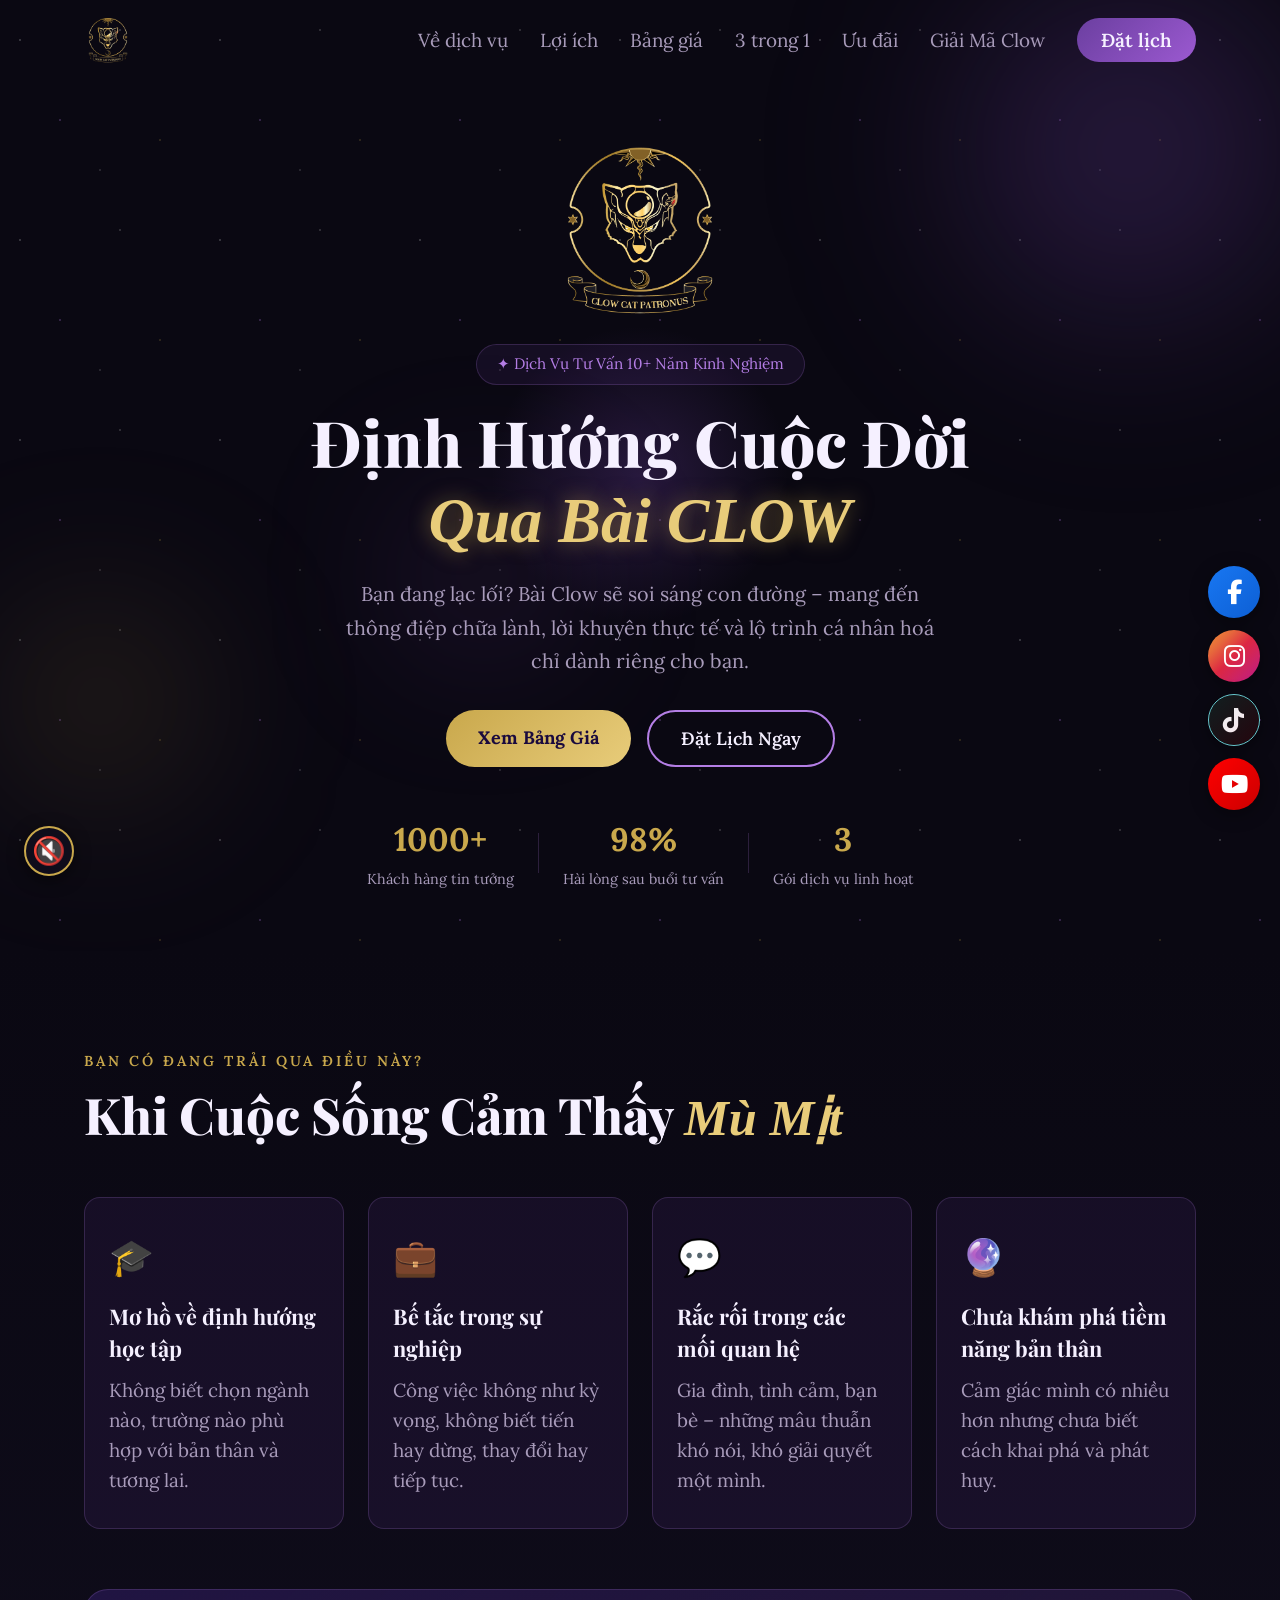
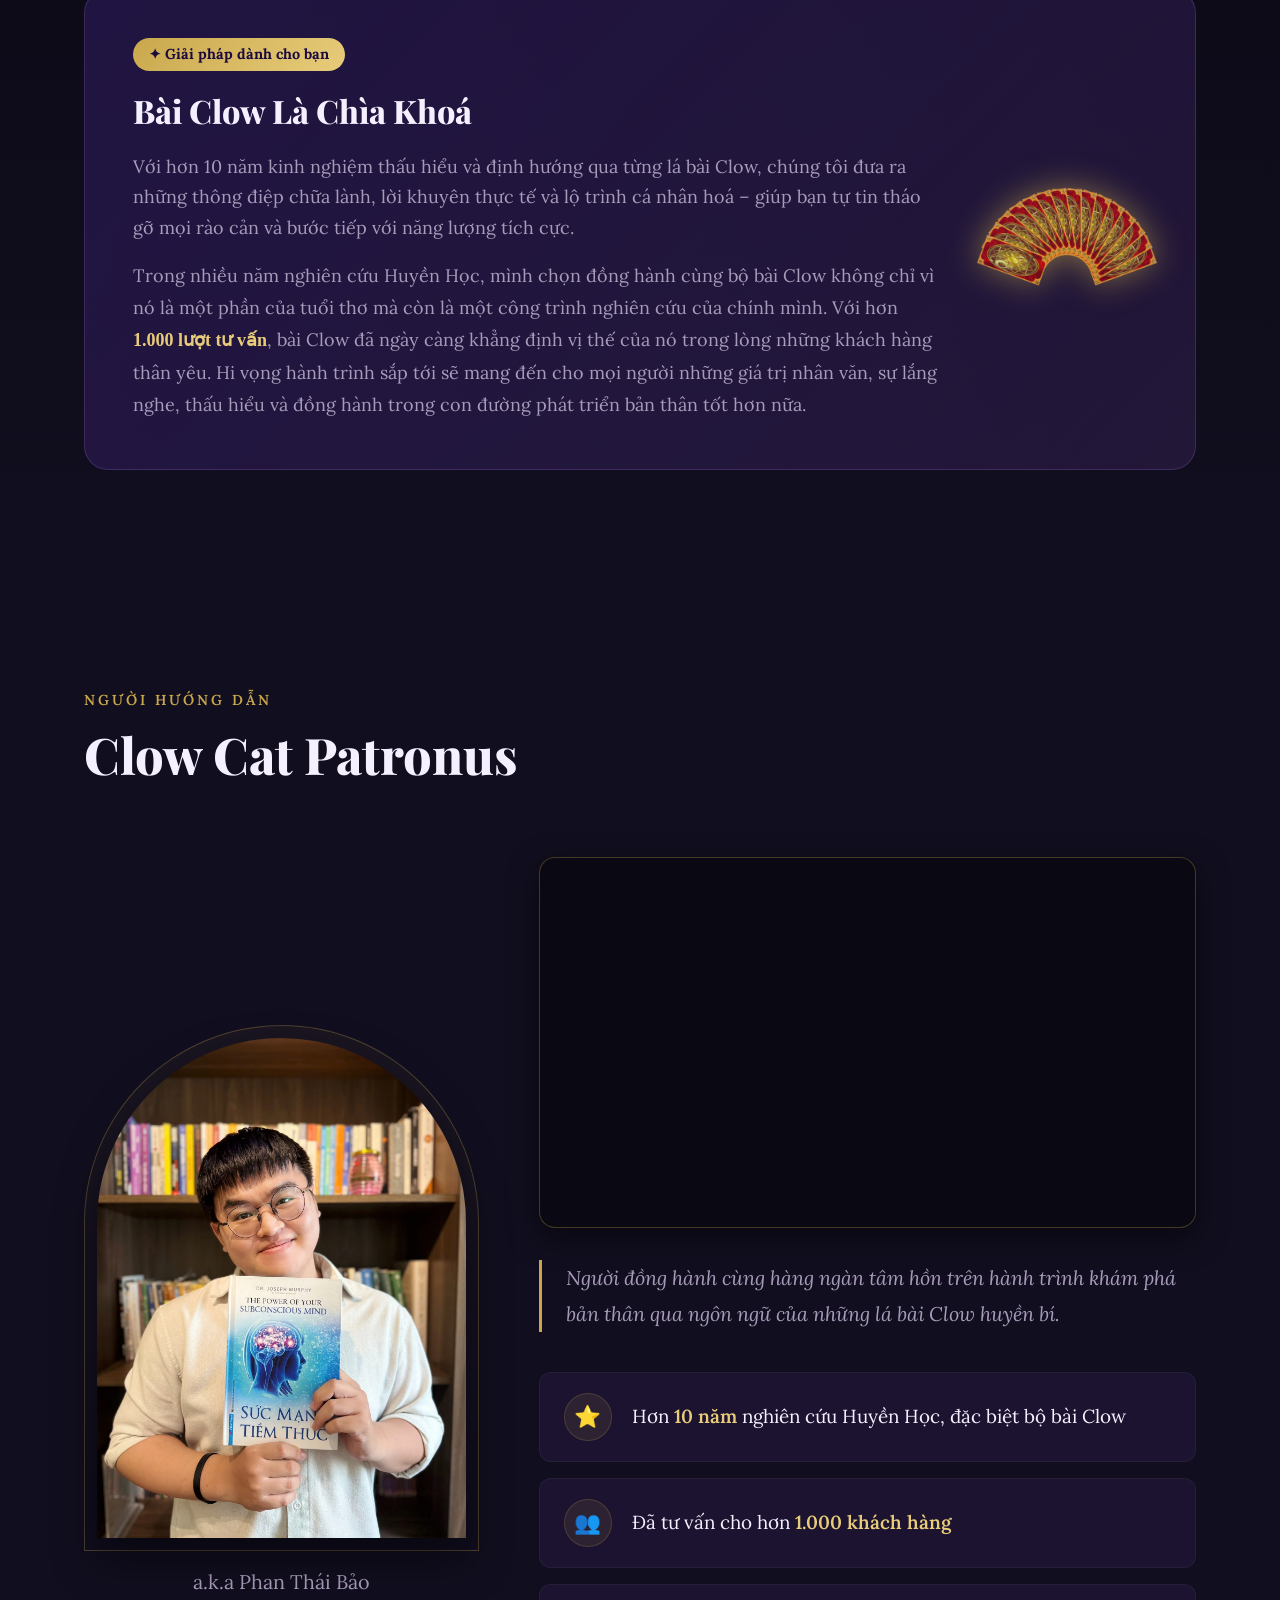
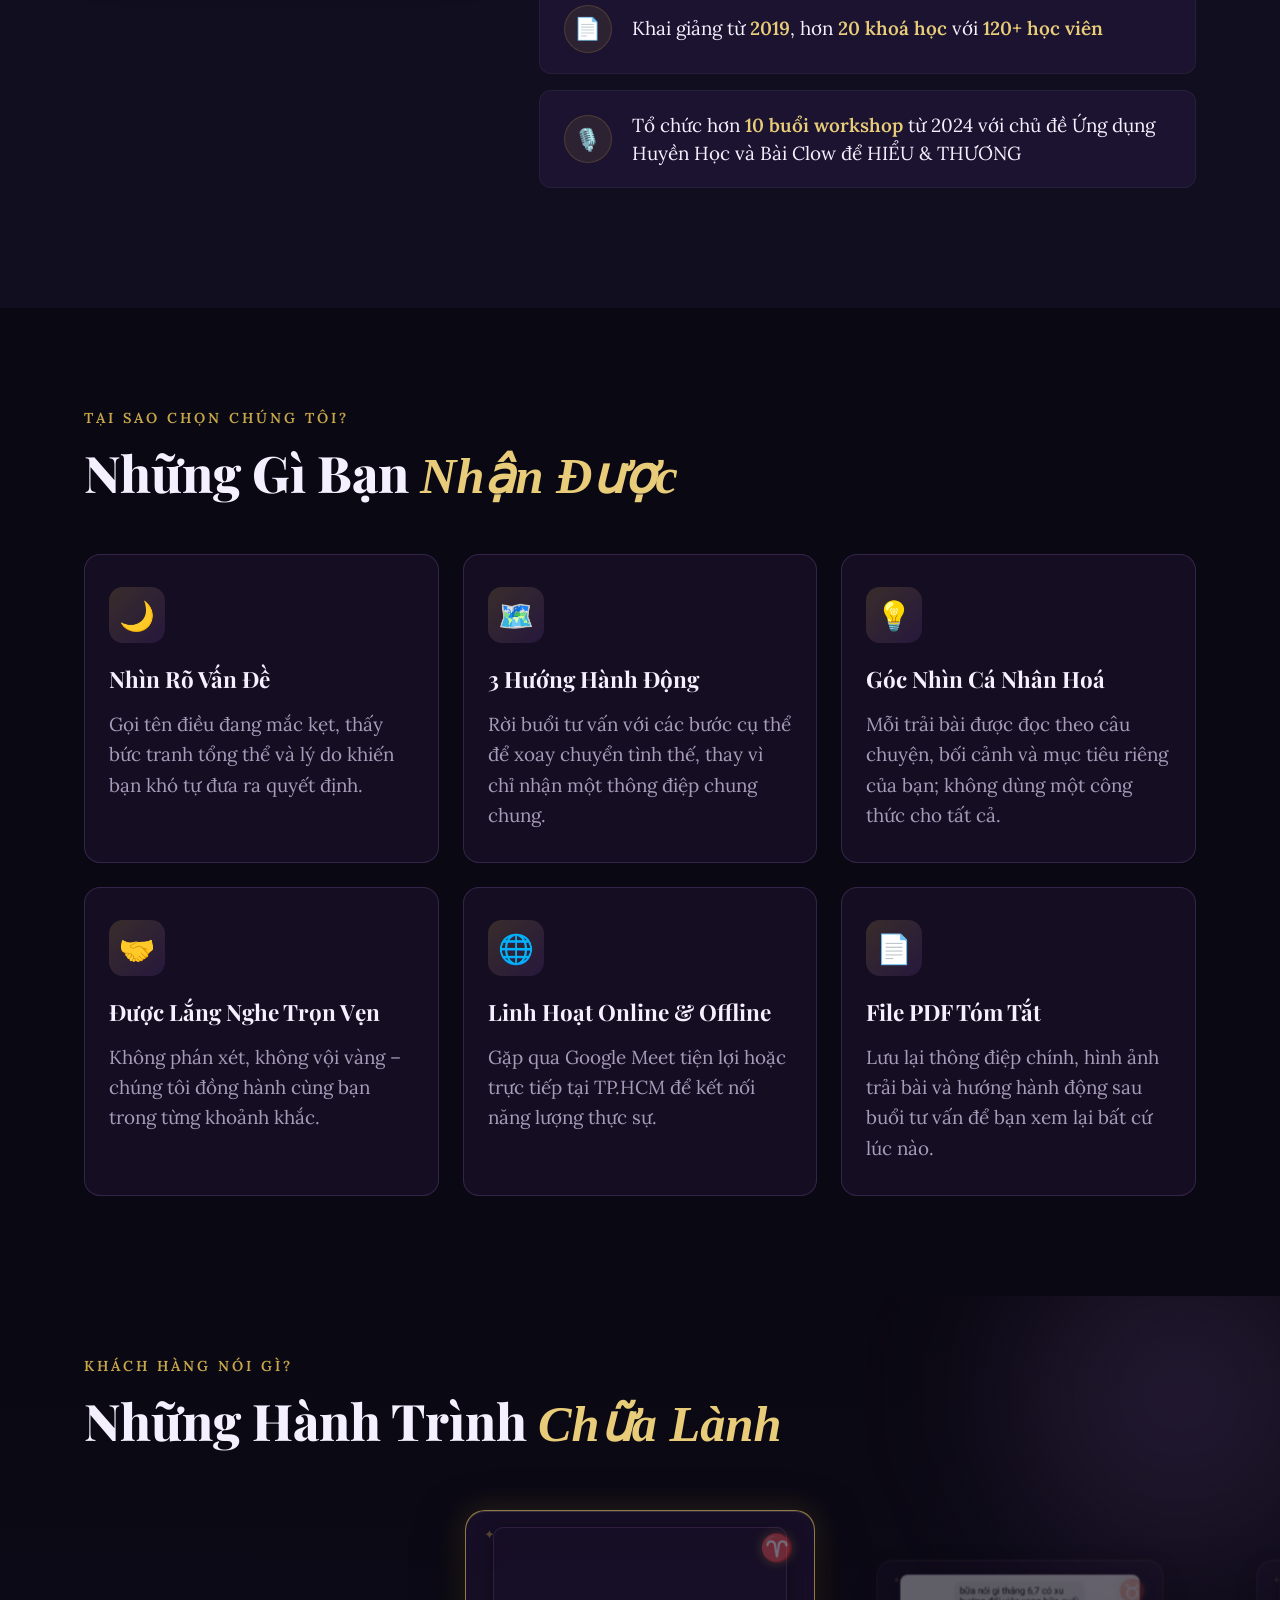
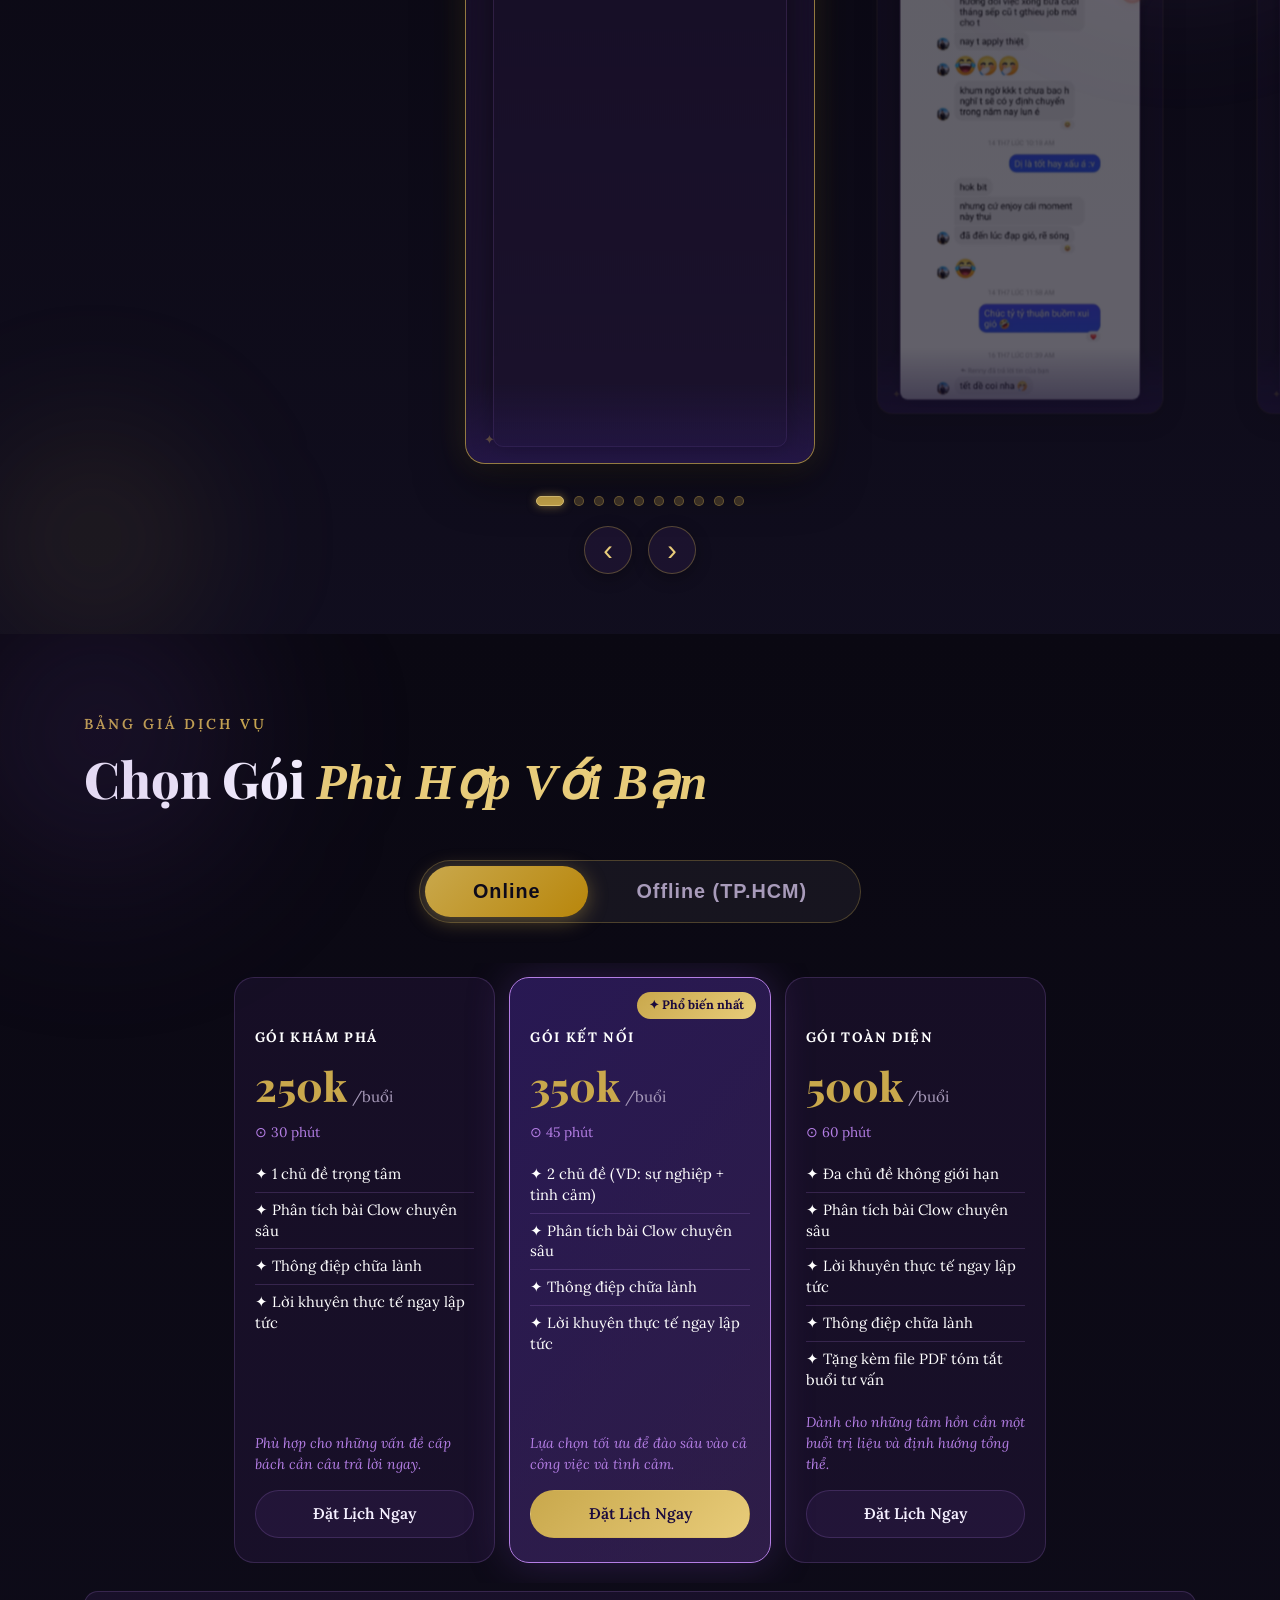
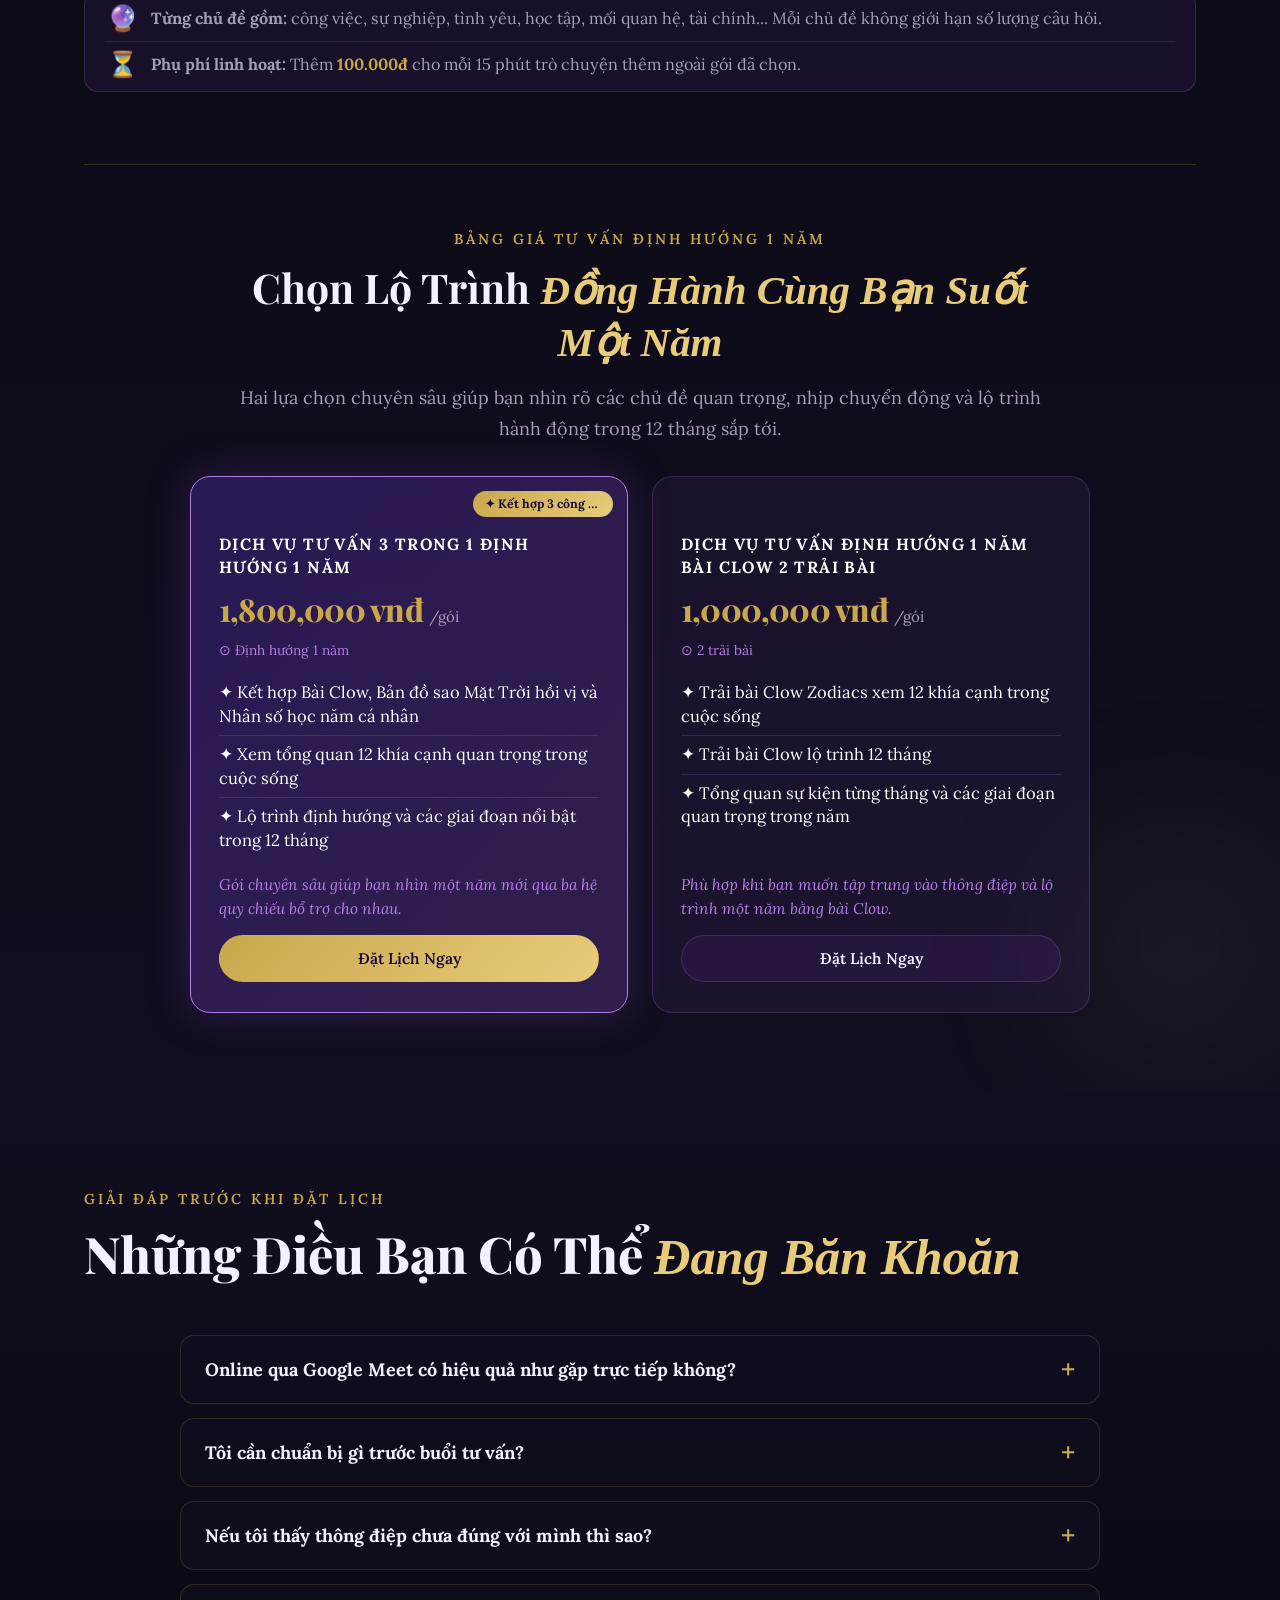
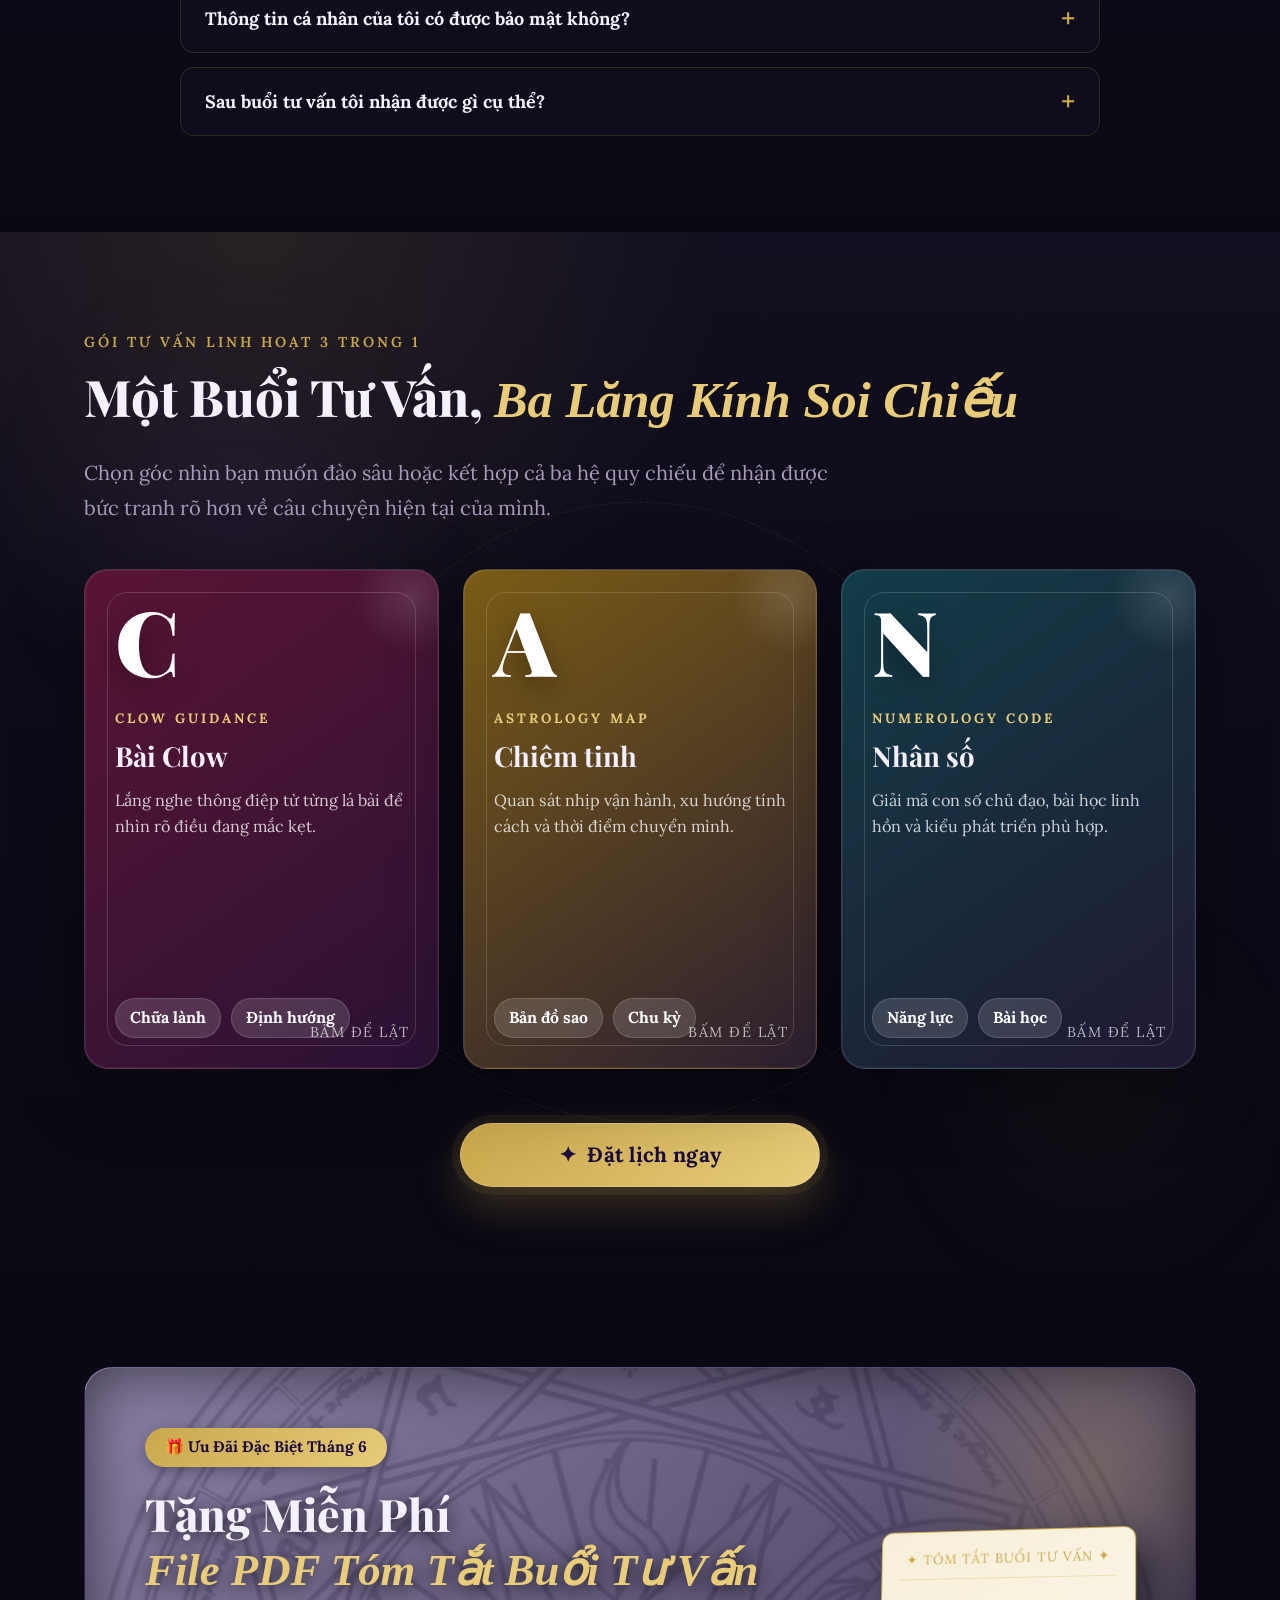
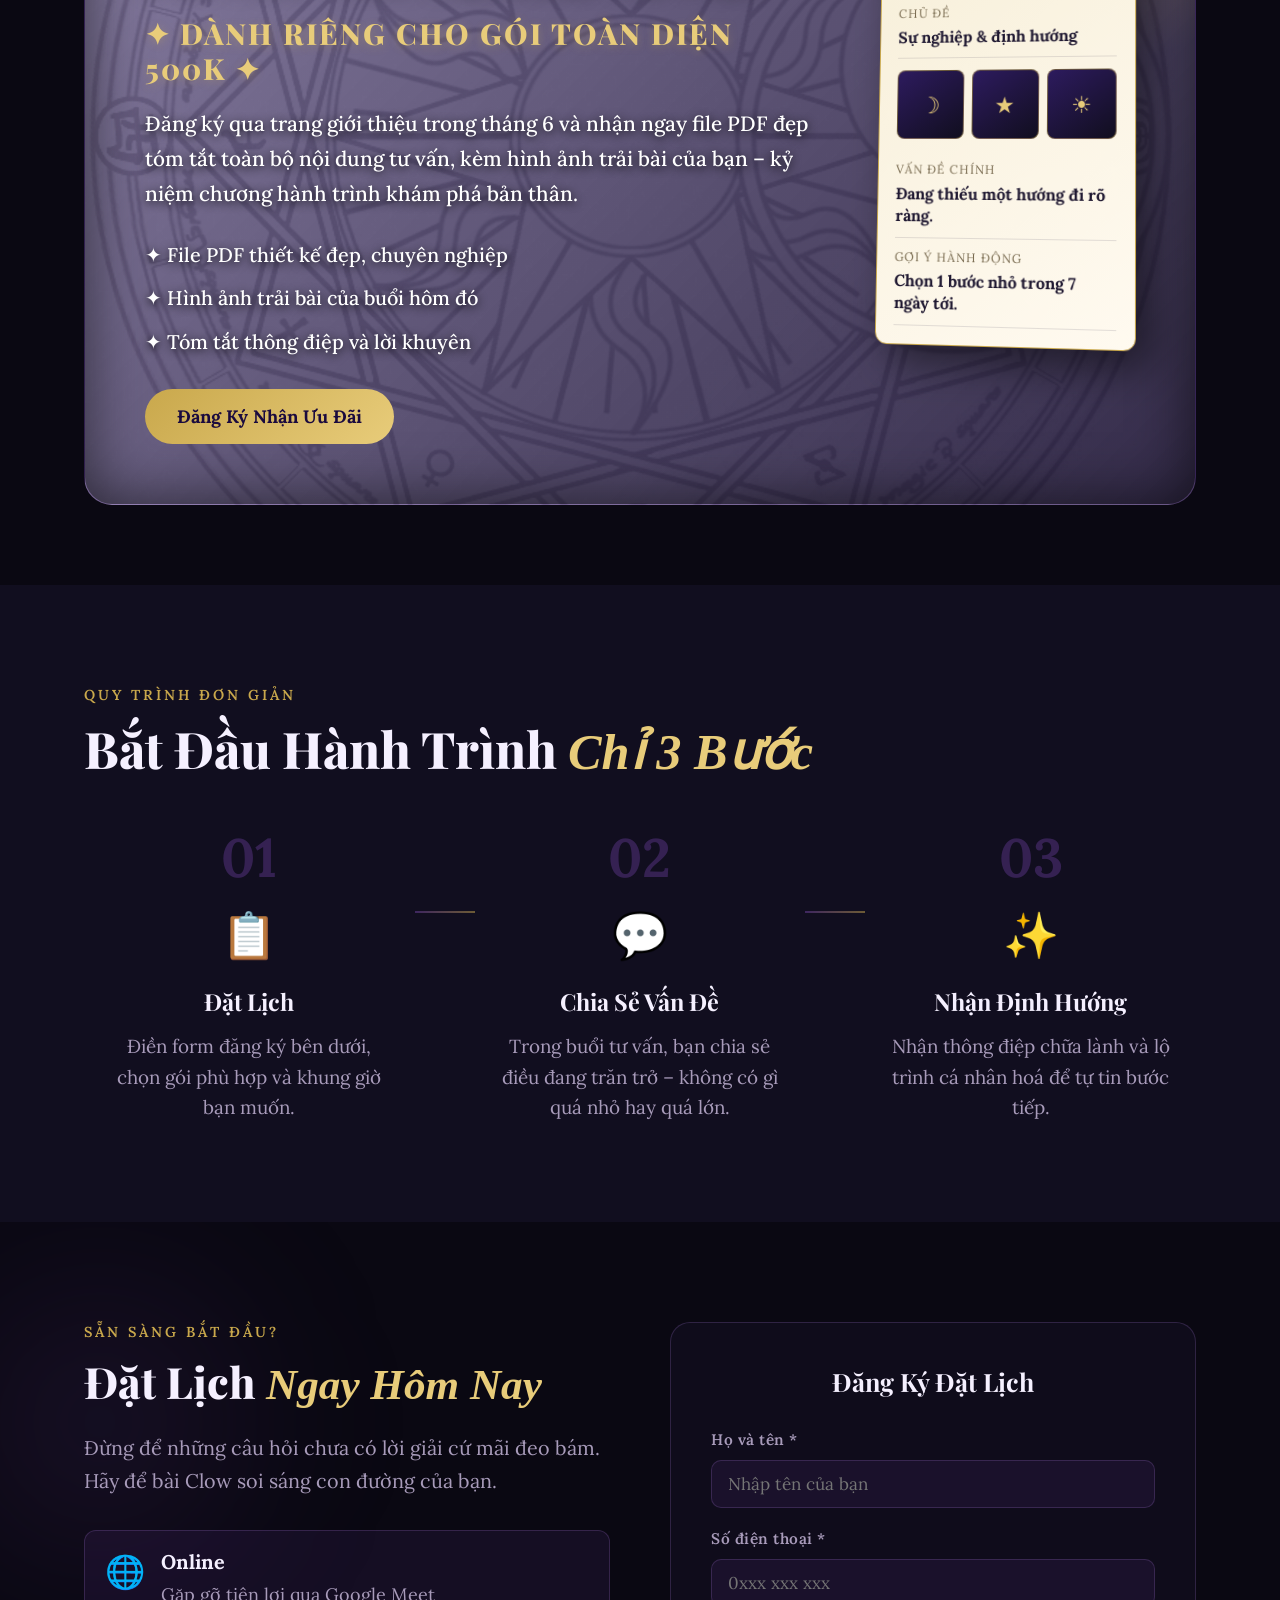
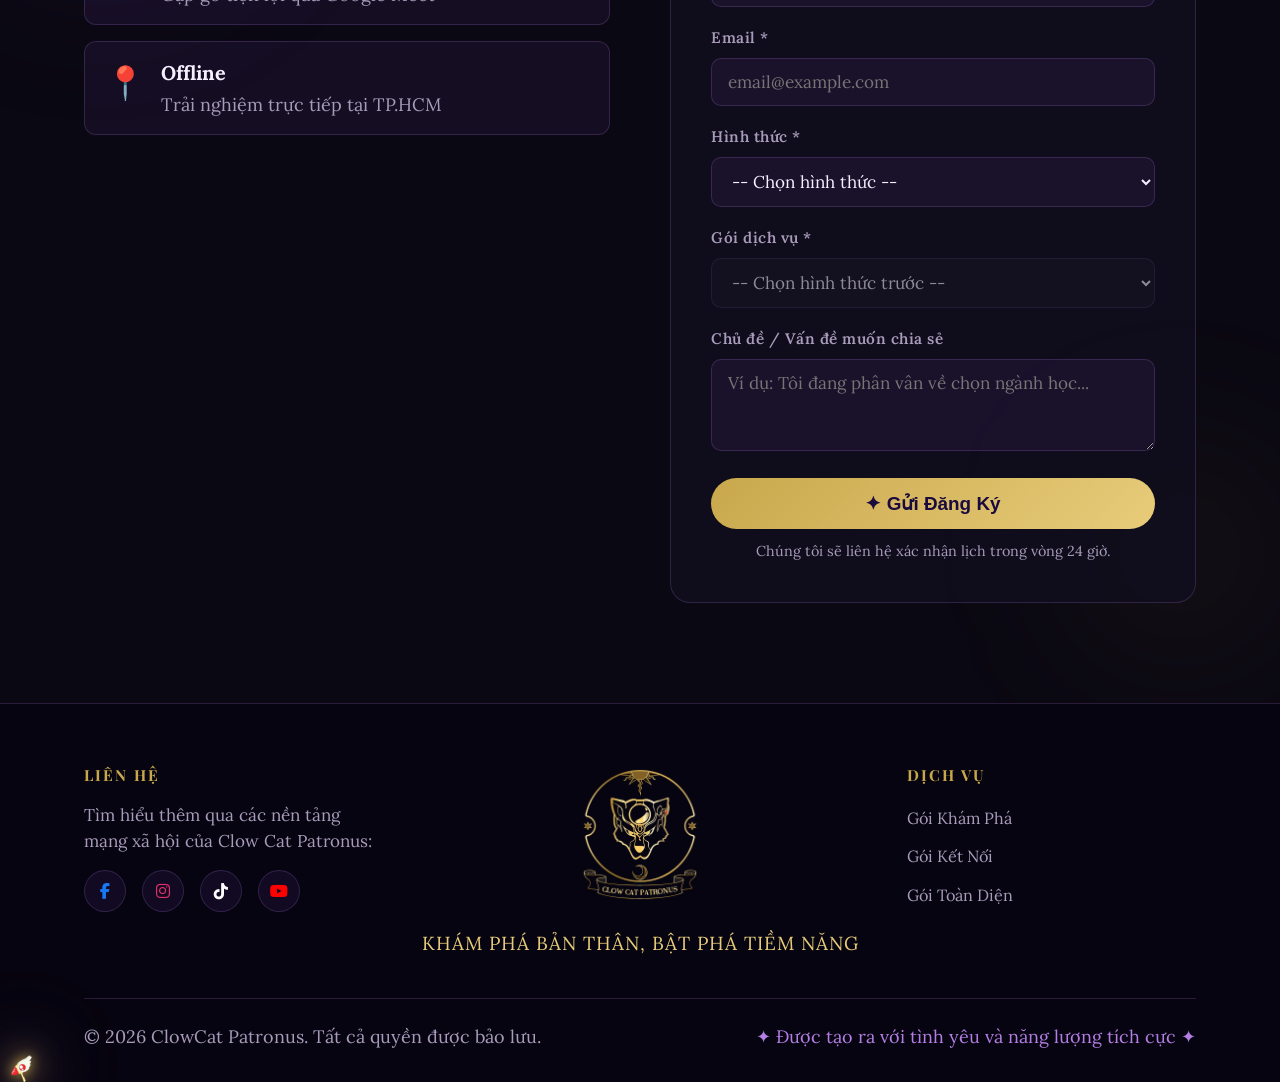
==== commit 5aa04a17: "fix" ====
--- a/index.html
+++ b/index.html
@@ -11,7 +11,7 @@
   <link rel="dns-prefetch" href="https://script.google.com" />
   <link href="https://fonts.googleapis.com/css2?family=Lora:ital,wght@0,400;0,500;0,600;0,700;1,400;1,500;1,600;1,700&family=Playfair+Display:ital,wght@0,400;0,500;0,600;0,700;0,800;0,900;1,400;1,500;1,600;1,700;1,800;1,900&display=swap" rel="stylesheet" />
   <link rel="stylesheet" href="https://cdnjs.cloudflare.com/ajax/libs/font-awesome/6.5.1/css/all.min.css" />
-  <link rel="stylesheet" href="./style.css?v=20260823-annual-price-format" />
+  <link rel="stylesheet" href="./style.css?v=20260823-pricing-info-compact" />
   <link rel="icon" type="image/png" href="hinh/favicon.png" />
   
   <!-- Open Graph / Facebook -->
@@ -486,15 +486,15 @@
       </div>
       <div class="pricing-dots" id="pricing-dots"></div>
 
-      <div class="extra-fee" style="flex-direction: column; align-items: flex-start; gap: 16px; padding: 24px 28px;">
-        <div style="display: flex; align-items: flex-start; gap: 20px; width: 100%;">
+      <div class="extra-fee pricing-extra-fee">
+        <div class="pricing-extra-row">
           <div class="extra-icon">🔮</div>
           <div class="extra-text">
             <strong>Từng chủ đề gồm:</strong> công việc, sự nghiệp, tình yêu, học tập, mối quan hệ, tài chính... Mỗi chủ đề không giới hạn số lượng câu hỏi.
           </div>
         </div>
-        <div style="width: 100%; height: 1px; background: rgba(255,255,255,0.08);"></div>
-        <div style="display: flex; align-items: flex-start; gap: 20px; width: 100%;">
+        <div class="pricing-extra-divider"></div>
+        <div class="pricing-extra-row">
           <div class="extra-icon">⏳</div>
           <div class="extra-text">
             <strong>Phụ phí linh hoạt:</strong> Thêm <span class="gold">100.000đ</span> cho mỗi 15 phút trò chuyện thêm ngoài gói đã chọn.
--- a/style.css
+++ b/style.css
@@ -512,8 +512,8 @@
 .pricing-slider-wrap {
   position: relative;
   z-index: 1;
-  margin-bottom: 32px;
-  padding: 12px 0 24px;
+  margin-bottom: 0;
+  padding: 12px 0 8px;
 }
 
 /* Gradient fade 2 bên — chỉ hiện khi có 4+ gói */
@@ -658,7 +658,7 @@
   min-height: 22px;
 }
 
-.pricing-dots:not(.is-visible) { opacity: 0; pointer-events: none; }
+.pricing-dots:not(.is-visible) { display: none; }
 
 .pricing-dot {
   width: 8px;
@@ -733,6 +733,23 @@
 .extra-icon { font-size: 2rem; }
 .extra-text { font-size: 1.05rem; color: var(--text-muted); line-height: 1.55; }
 .gold { color: var(--gold); font-weight: 700; }
+
+.extra-fee.pricing-extra-fee {
+  flex-direction: column;
+  align-items: stretch;
+  gap: 10px;
+  padding: 14px 20px;
+}
+.pricing-extra-row {
+  display: grid;
+  grid-template-columns: 34px minmax(0, 1fr);
+  align-items: center;
+  gap: 12px;
+  width: 100%;
+}
+.pricing-extra-divider { width: 100%; height: 1px; background: rgba(255,255,255,0.08); }
+.pricing-extra-fee .extra-icon { font-size: 1.4rem; line-height: 1; text-align: center; }
+.pricing-extra-fee .extra-text { font-size: .9rem; line-height: 1.45; }
 
 /* FLEXIBLE 3-IN-1 */
 .flexible-3in1 {
@@ -1362,6 +1379,10 @@
   .toggle-btn { flex: 1; padding: 12px 10px; font-size: .9rem; letter-spacing: 0; border-radius: 14px; }
   .extra-fee { align-items: flex-start; padding: 18px; gap: 14px; }
   .extra-text { font-size: .95rem; }
+  .extra-fee.pricing-extra-fee { padding: 13px 15px; gap: 9px; }
+  .pricing-extra-row { grid-template-columns: 28px minmax(0, 1fr); gap: 9px; align-items: start; }
+  .pricing-extra-fee .extra-icon { font-size: 1.2rem; margin-top: 2px; }
+  .pricing-extra-fee .extra-text { font-size: .88rem; line-height: 1.4; }
   .solution-banner, .offer-card, .contact-form { padding: 26px 18px; border-radius: 18px; }
   .magic-circle { width: 130px; height: 130px; }
   .magic-center-logo { width: 136px; height: 136px; }
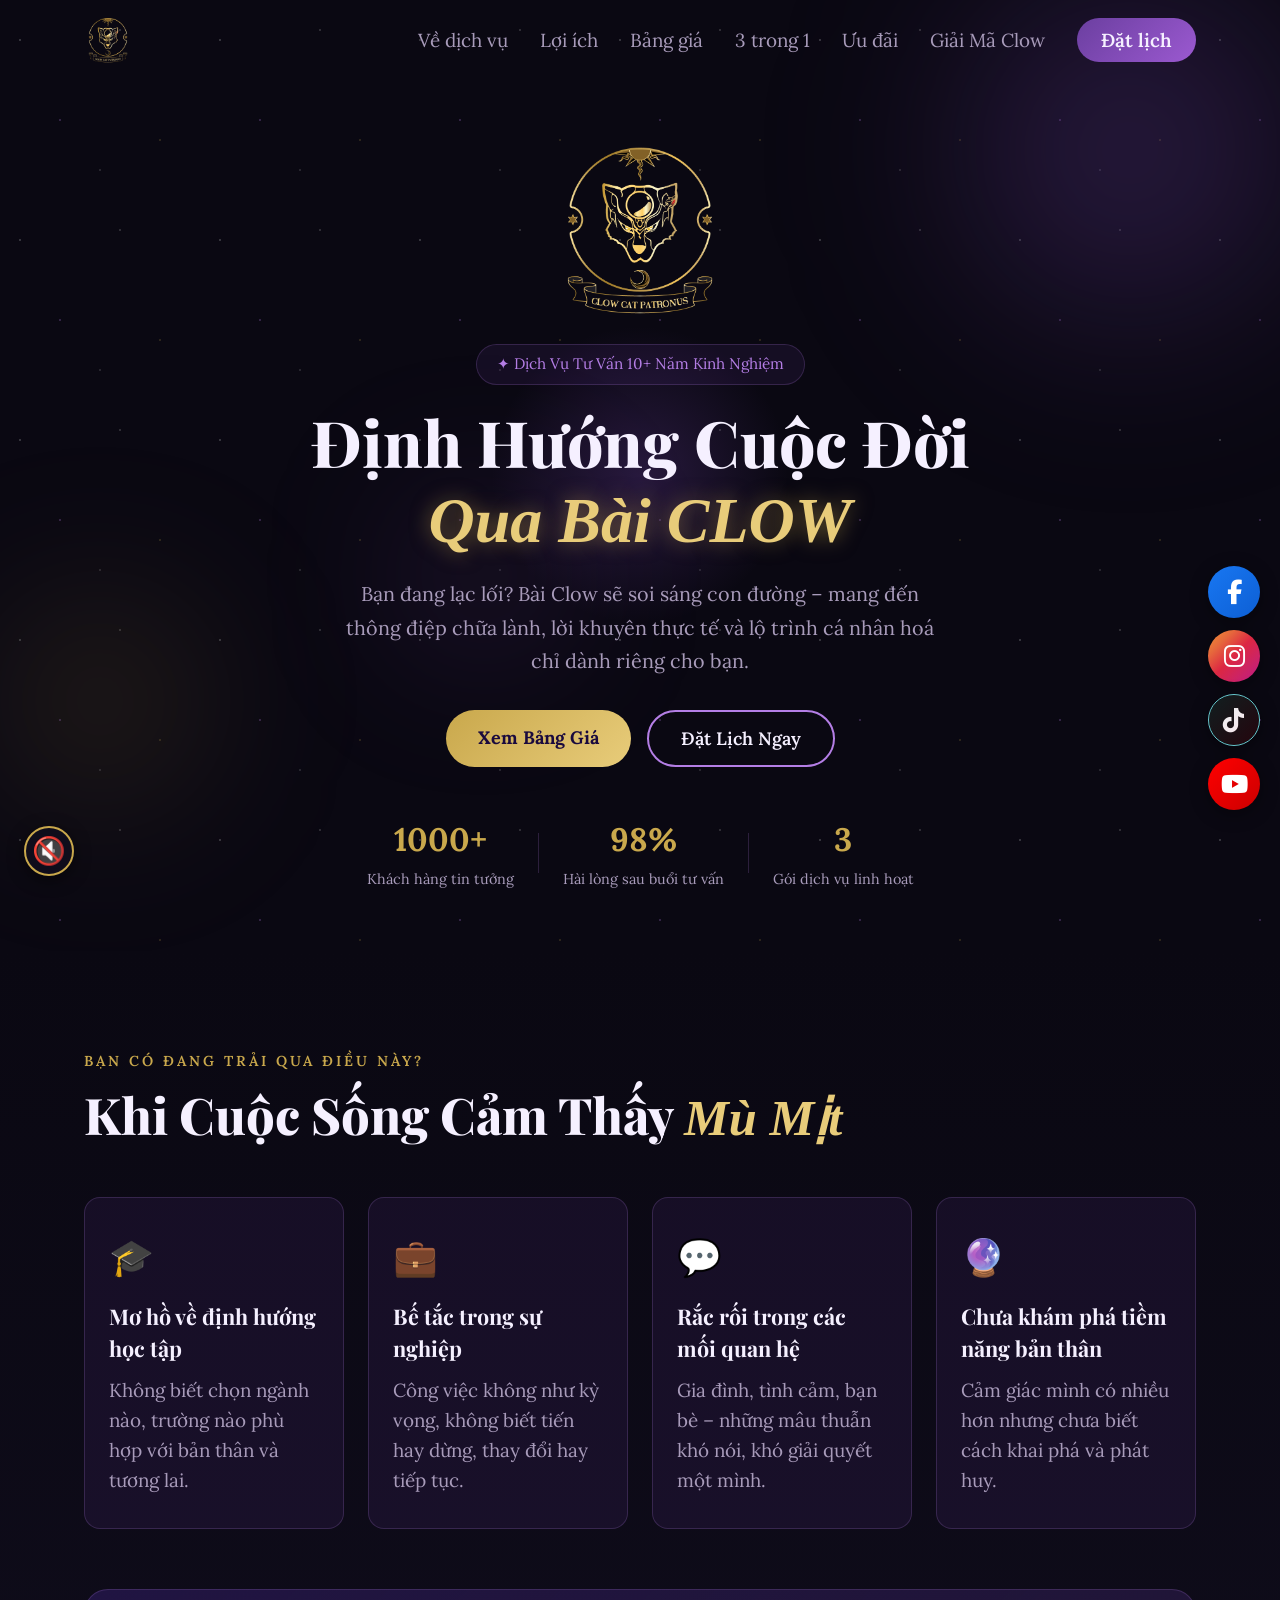
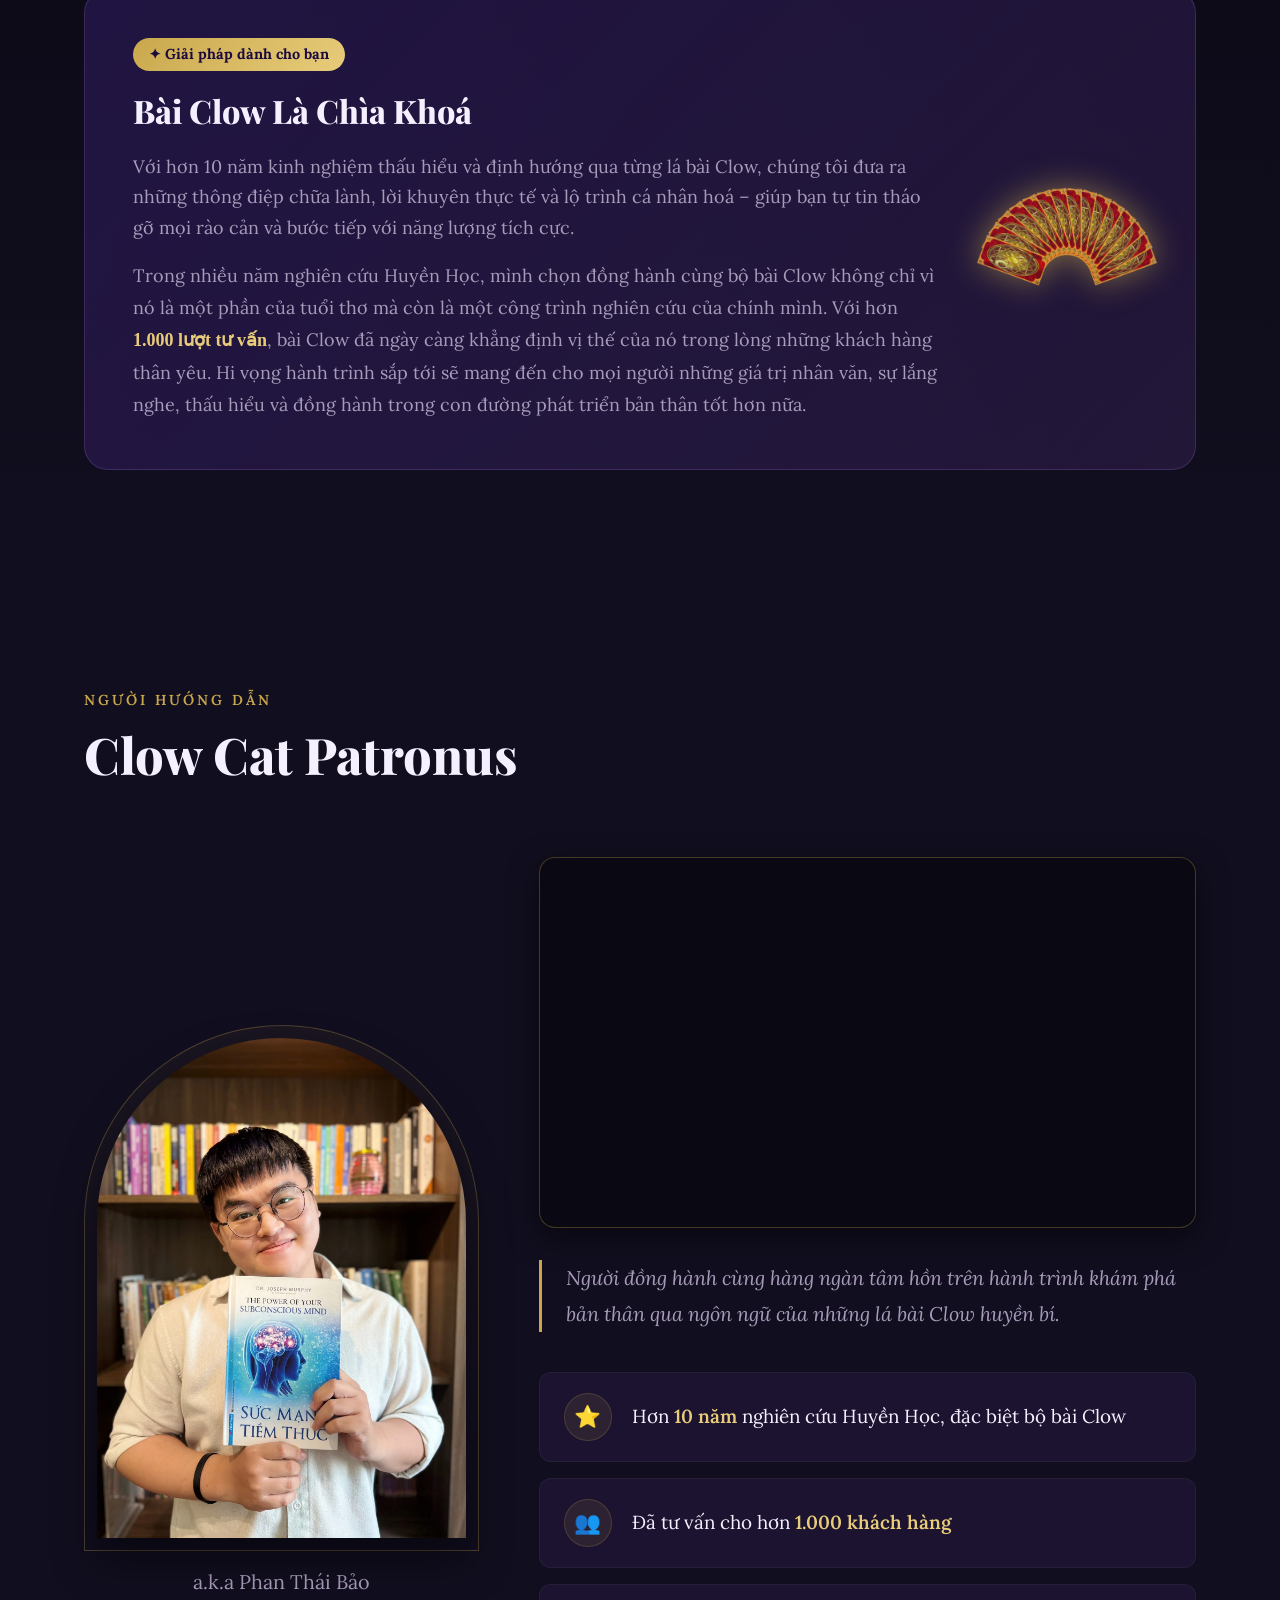
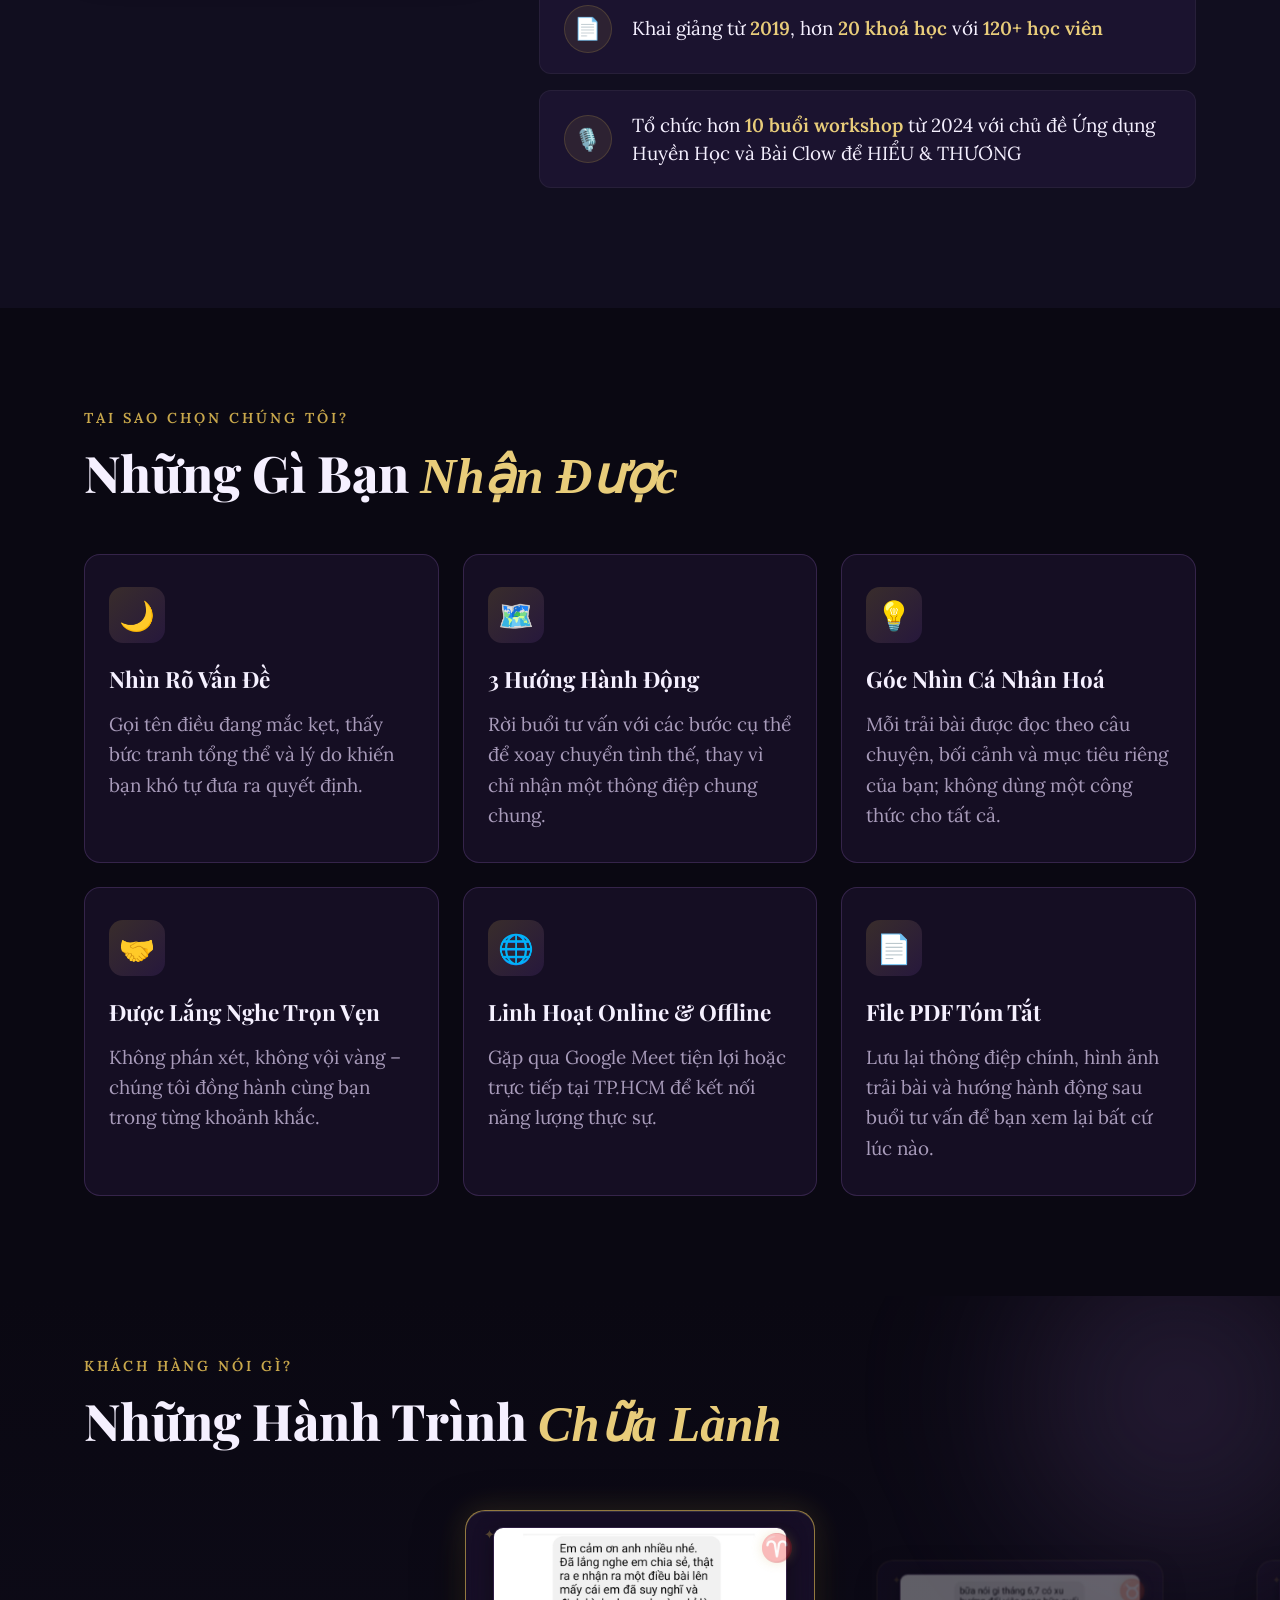
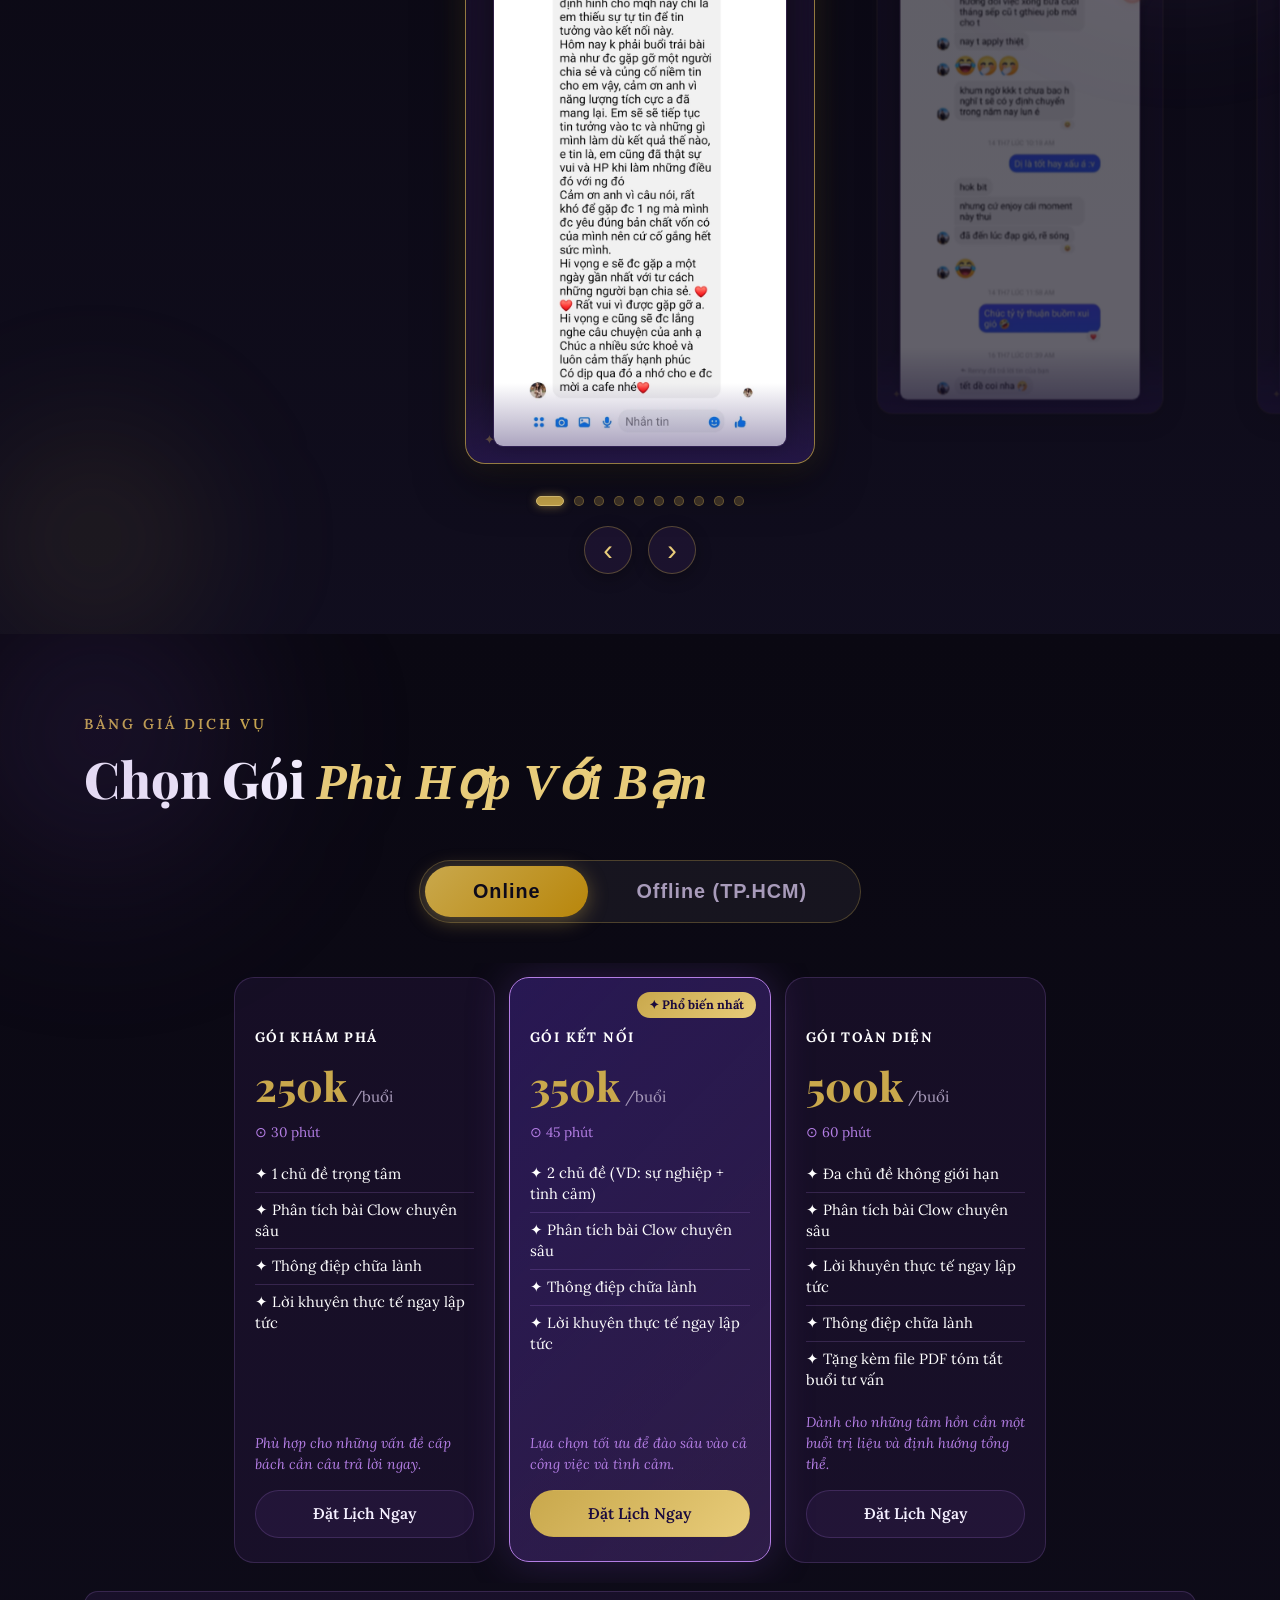
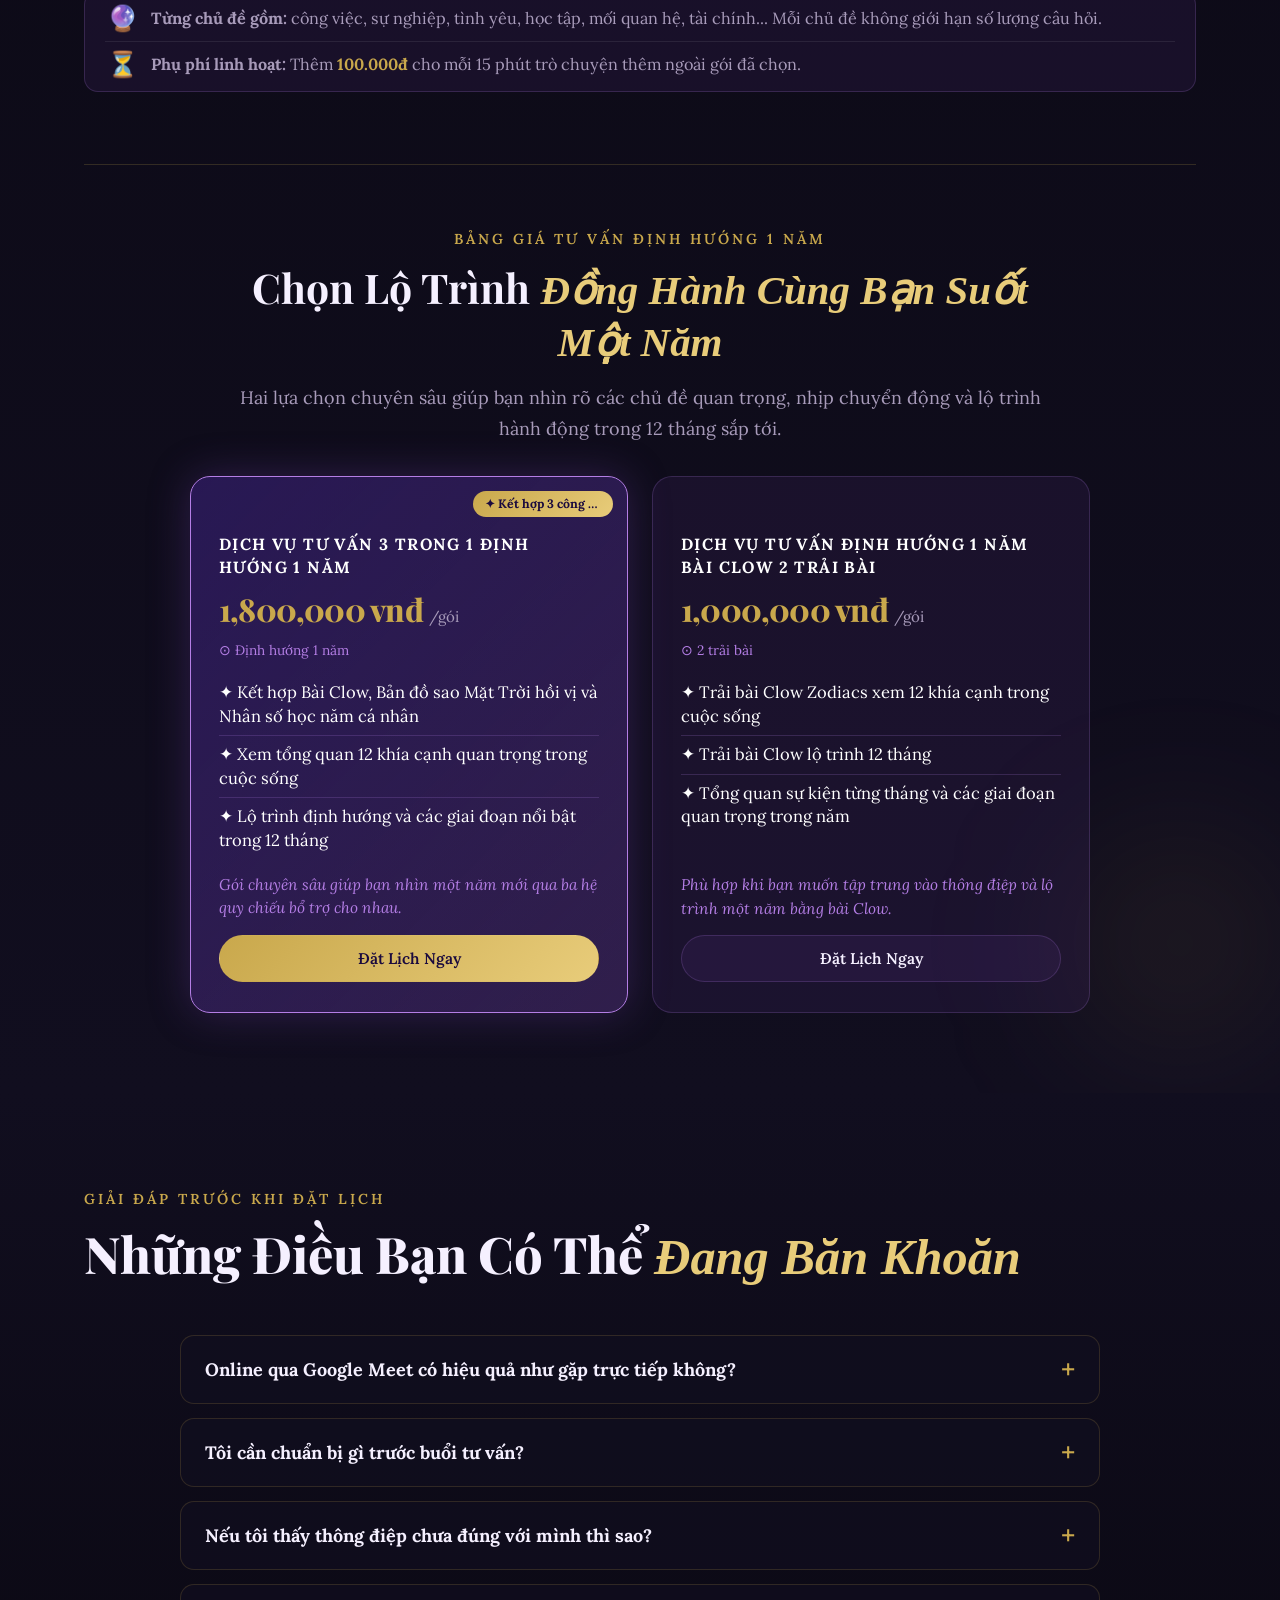
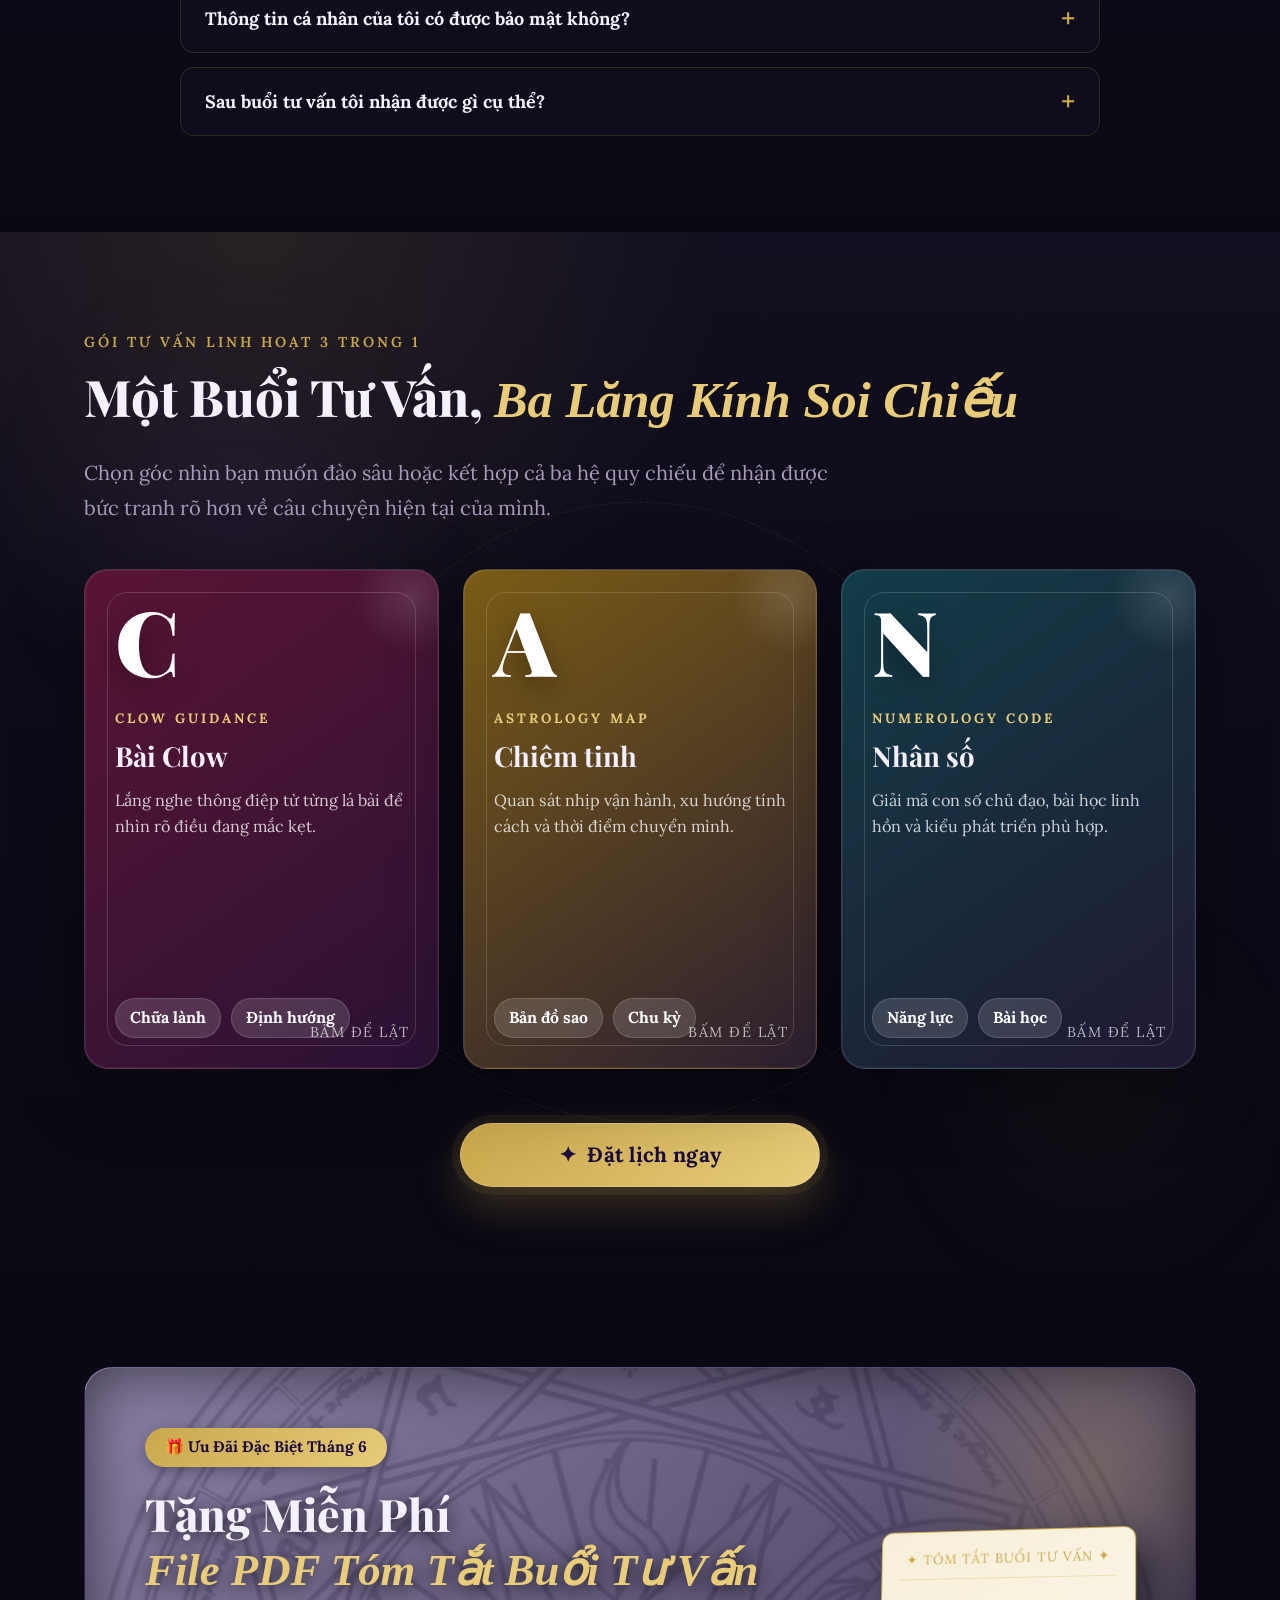
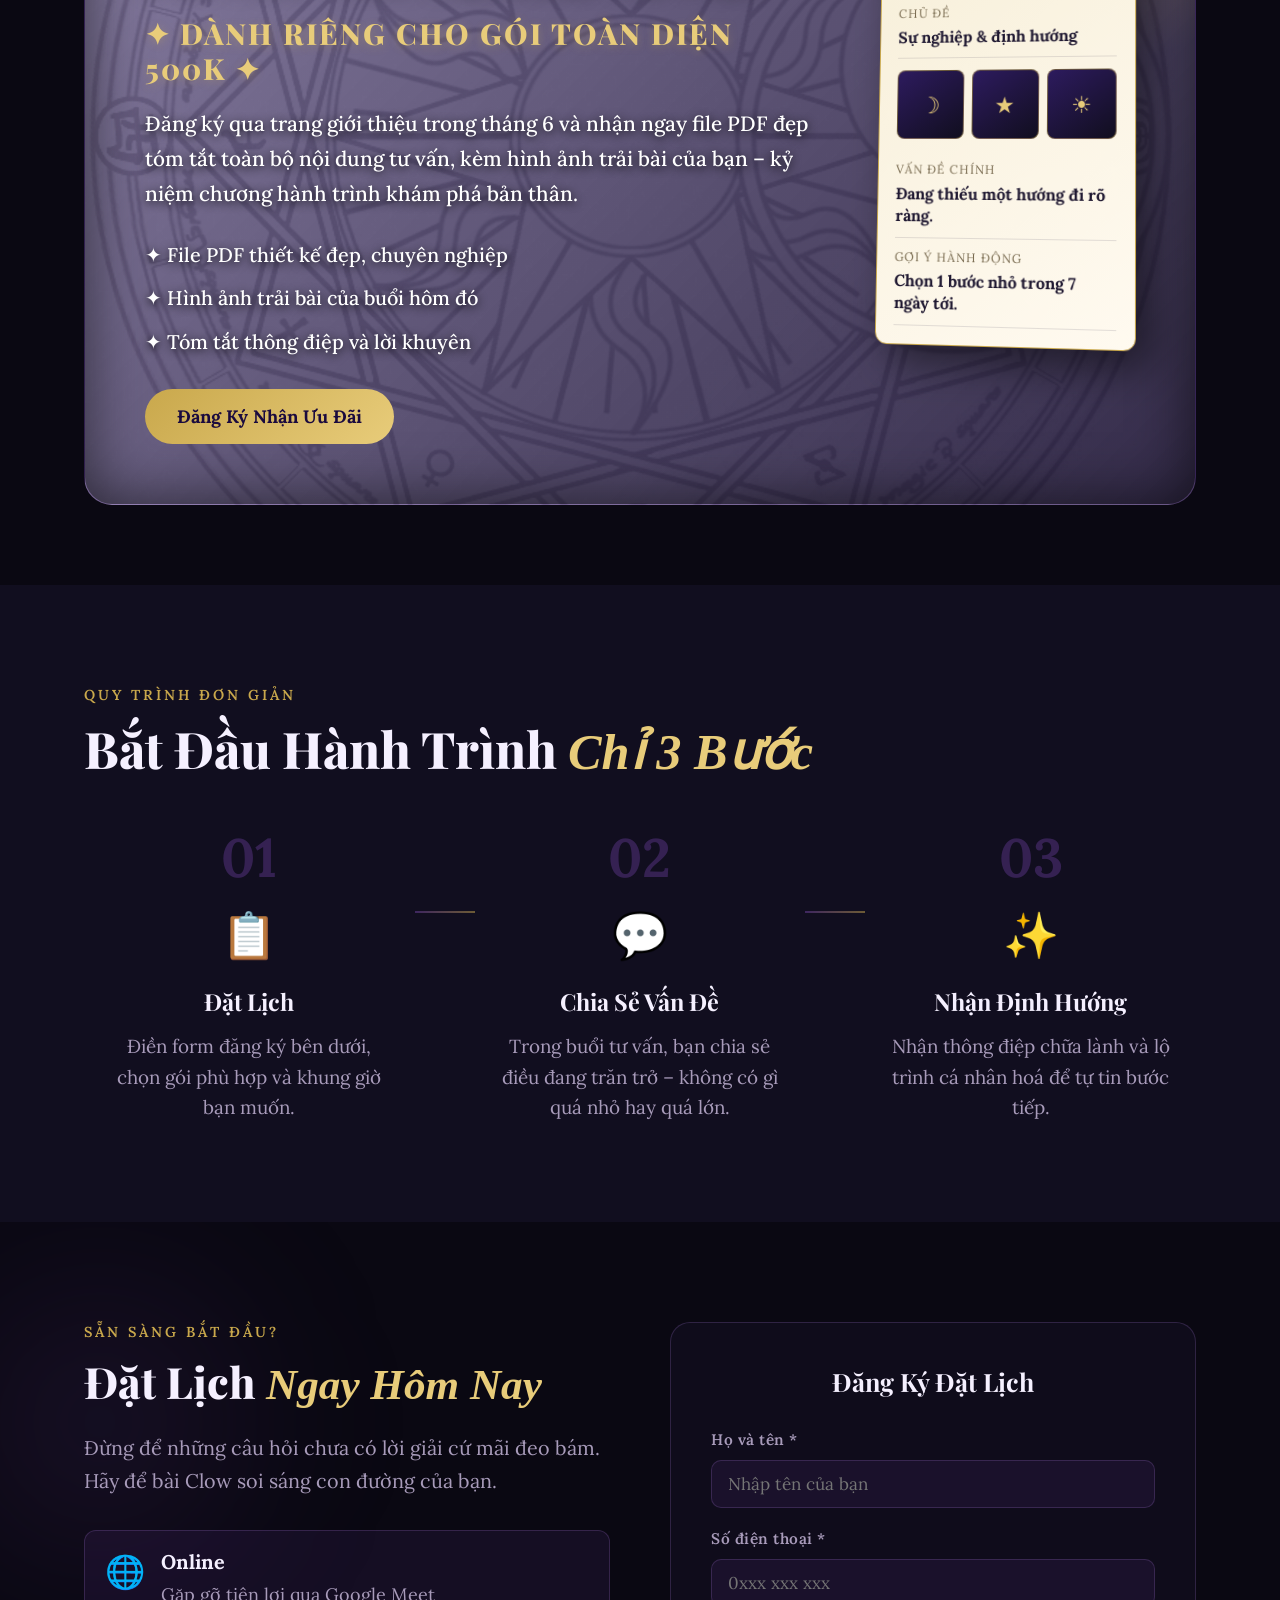
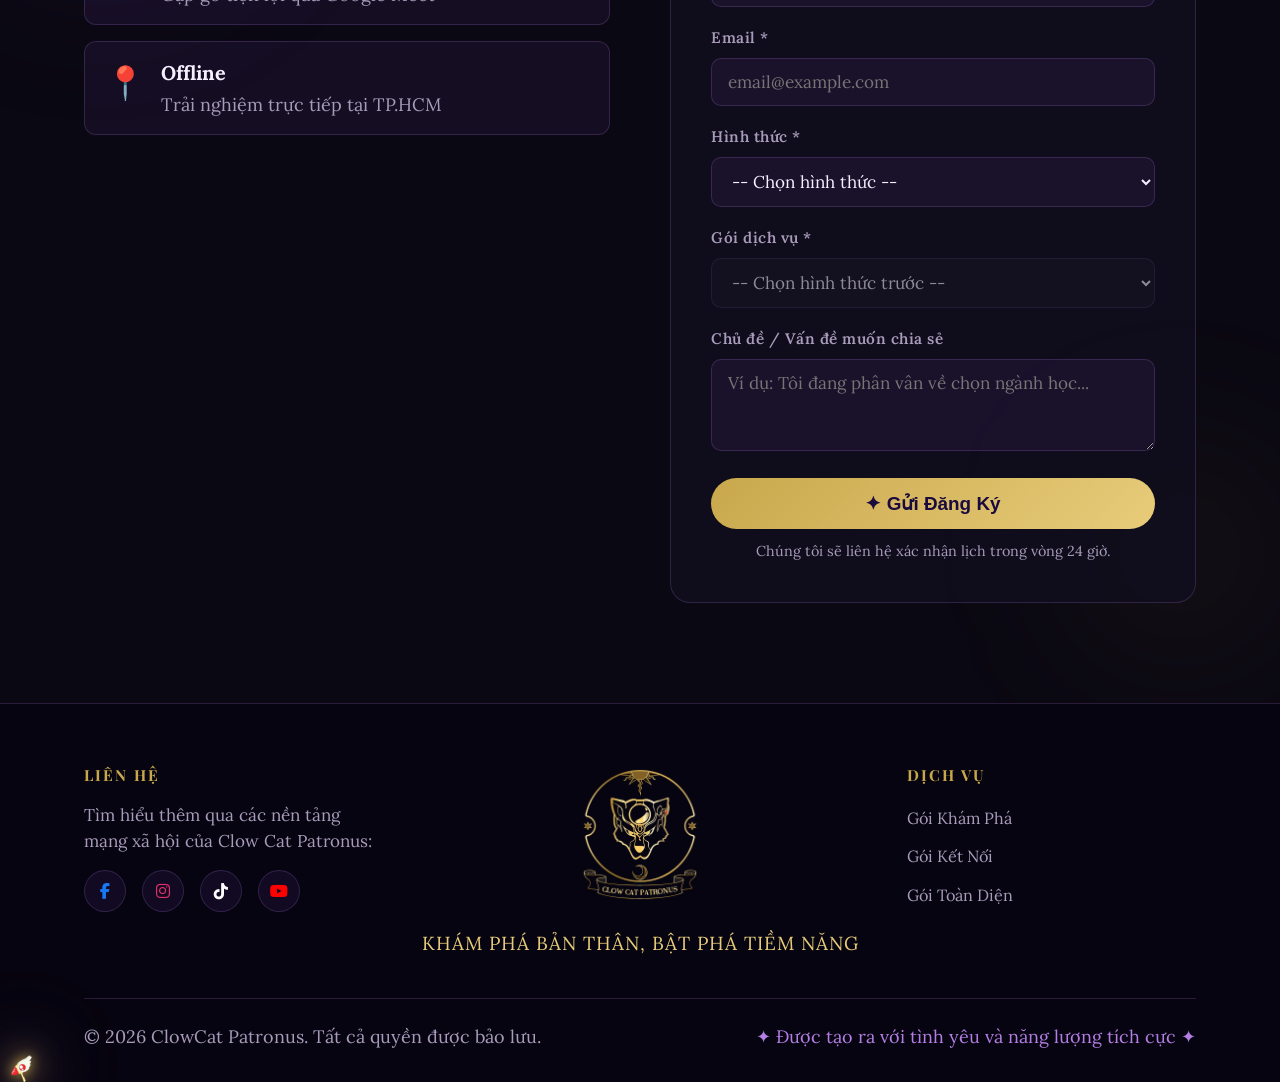
==== commit 922b1ad8: "fix gói" ====
--- a/index.html
+++ b/index.html
@@ -11,7 +11,7 @@
   <link rel="dns-prefetch" href="https://script.google.com" />
   <link href="https://fonts.googleapis.com/css2?family=Lora:ital,wght@0,400;0,500;0,600;0,700;1,400;1,500;1,600;1,700&family=Playfair+Display:ital,wght@0,400;0,500;0,600;0,700;0,800;0,900;1,400;1,500;1,600;1,700;1,800;1,900&display=swap" rel="stylesheet" />
   <link rel="stylesheet" href="https://cdnjs.cloudflare.com/ajax/libs/font-awesome/6.5.1/css/all.min.css" />
-  <link rel="stylesheet" href="./style.css?v=20260823-pricing-info-compact" />
+  <link rel="stylesheet" href="./style.css?v=20260823-featured-price-float" />
   <link rel="icon" type="image/png" href="hinh/favicon.png" />
   
   <!-- Open Graph / Facebook -->
--- a/style.css
+++ b/style.css
@@ -584,6 +584,19 @@
 
 .price-card:hover { transform: translateY(-6px); box-shadow: 0 16px 48px rgba(107,63,160,0.3); }
 .price-featured { background: linear-gradient(135deg, rgba(45,27,94,.85), rgba(107,63,160,.35)); border-color: var(--purple-bright); box-shadow: 0 0 40px rgba(107,63,160,.35); }
+
+/* Gói được đánh dấu nổi bật sẽ trôi nhẹ như các lá bài ở hero. */
+.price-card.price-featured {
+  animation: featuredPriceFloat 6.5s ease-in-out infinite;
+  will-change: transform;
+}
+.price-card.price-featured:nth-child(2n) { animation-delay: -3.25s; }
+.price-card.price-featured:nth-child(3n) { animation-delay: -1.625s; }
+
+@keyframes featuredPriceFloat {
+  0%, 100% { transform: translateY(0); }
+  50% { transform: translateY(-8px); }
+}
 
 /* Badge nổi bật — absolute ở góc trên phải */
 .price-popular {
